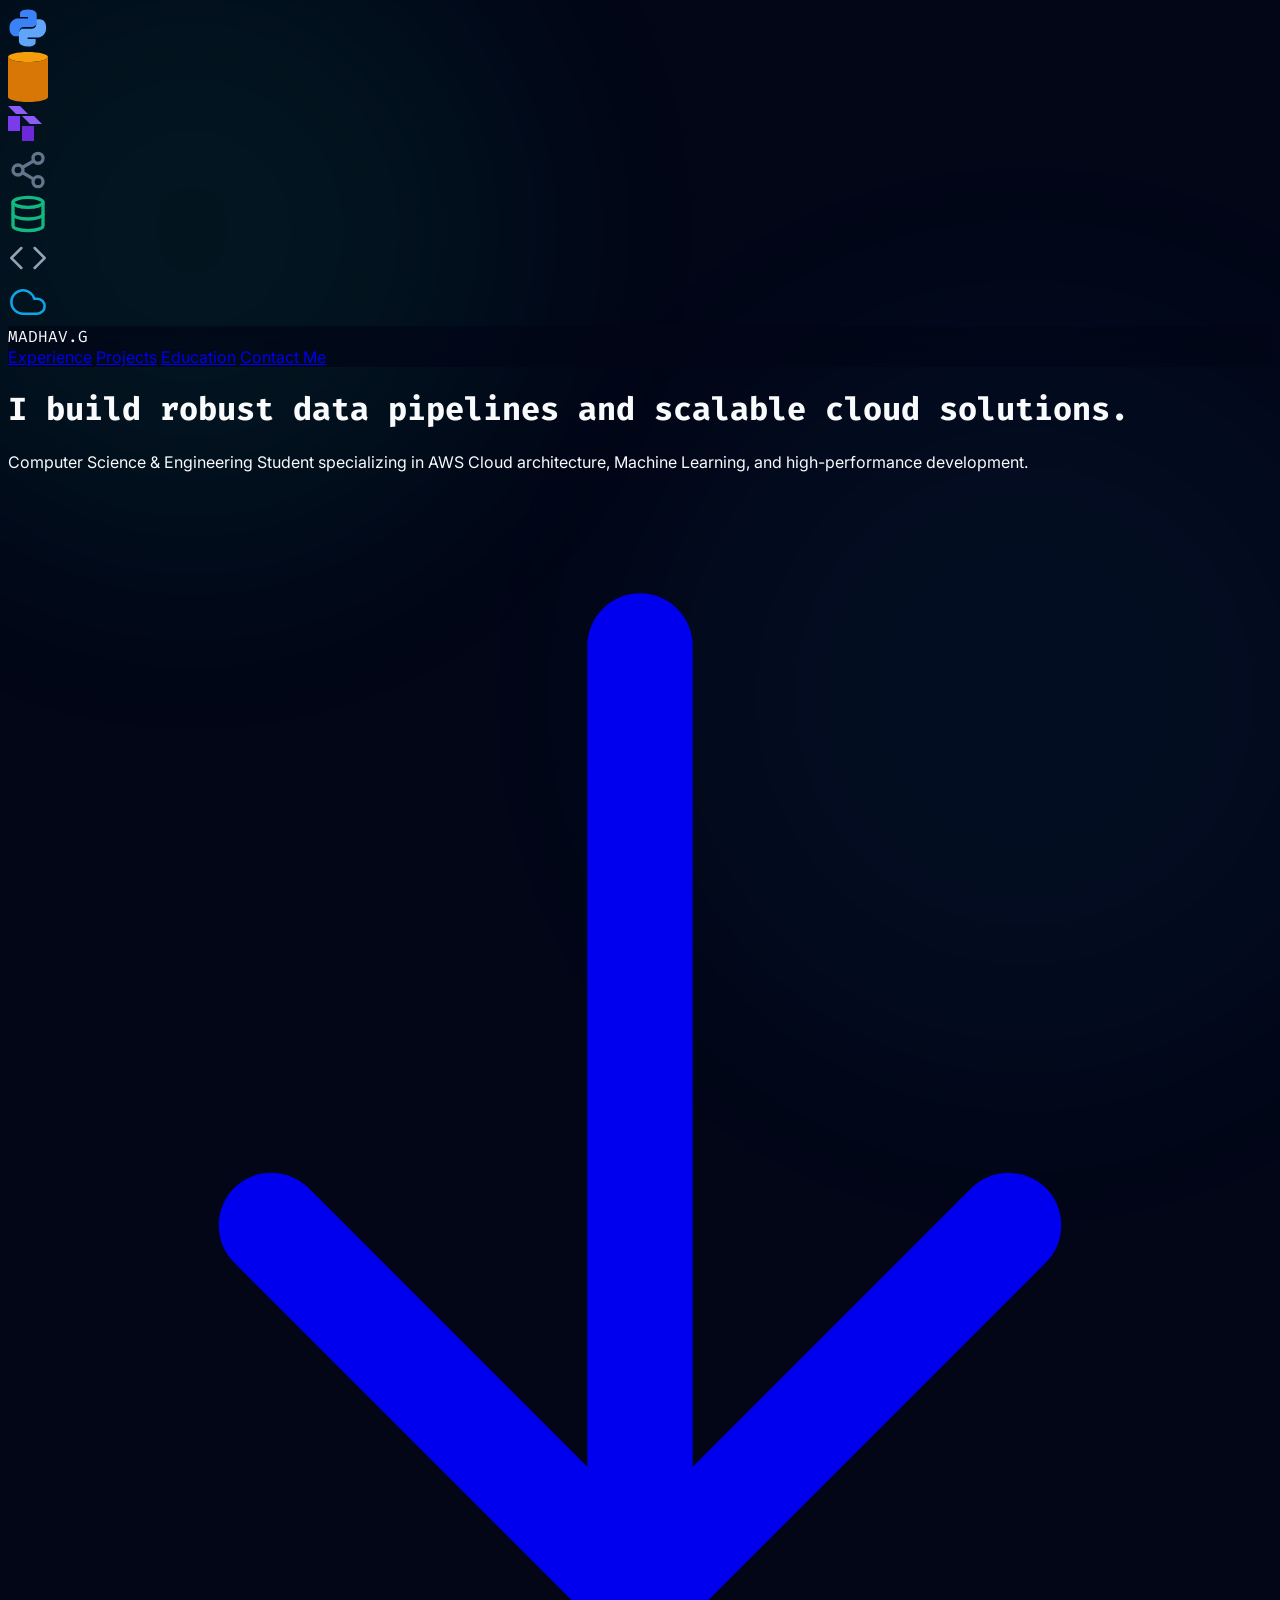
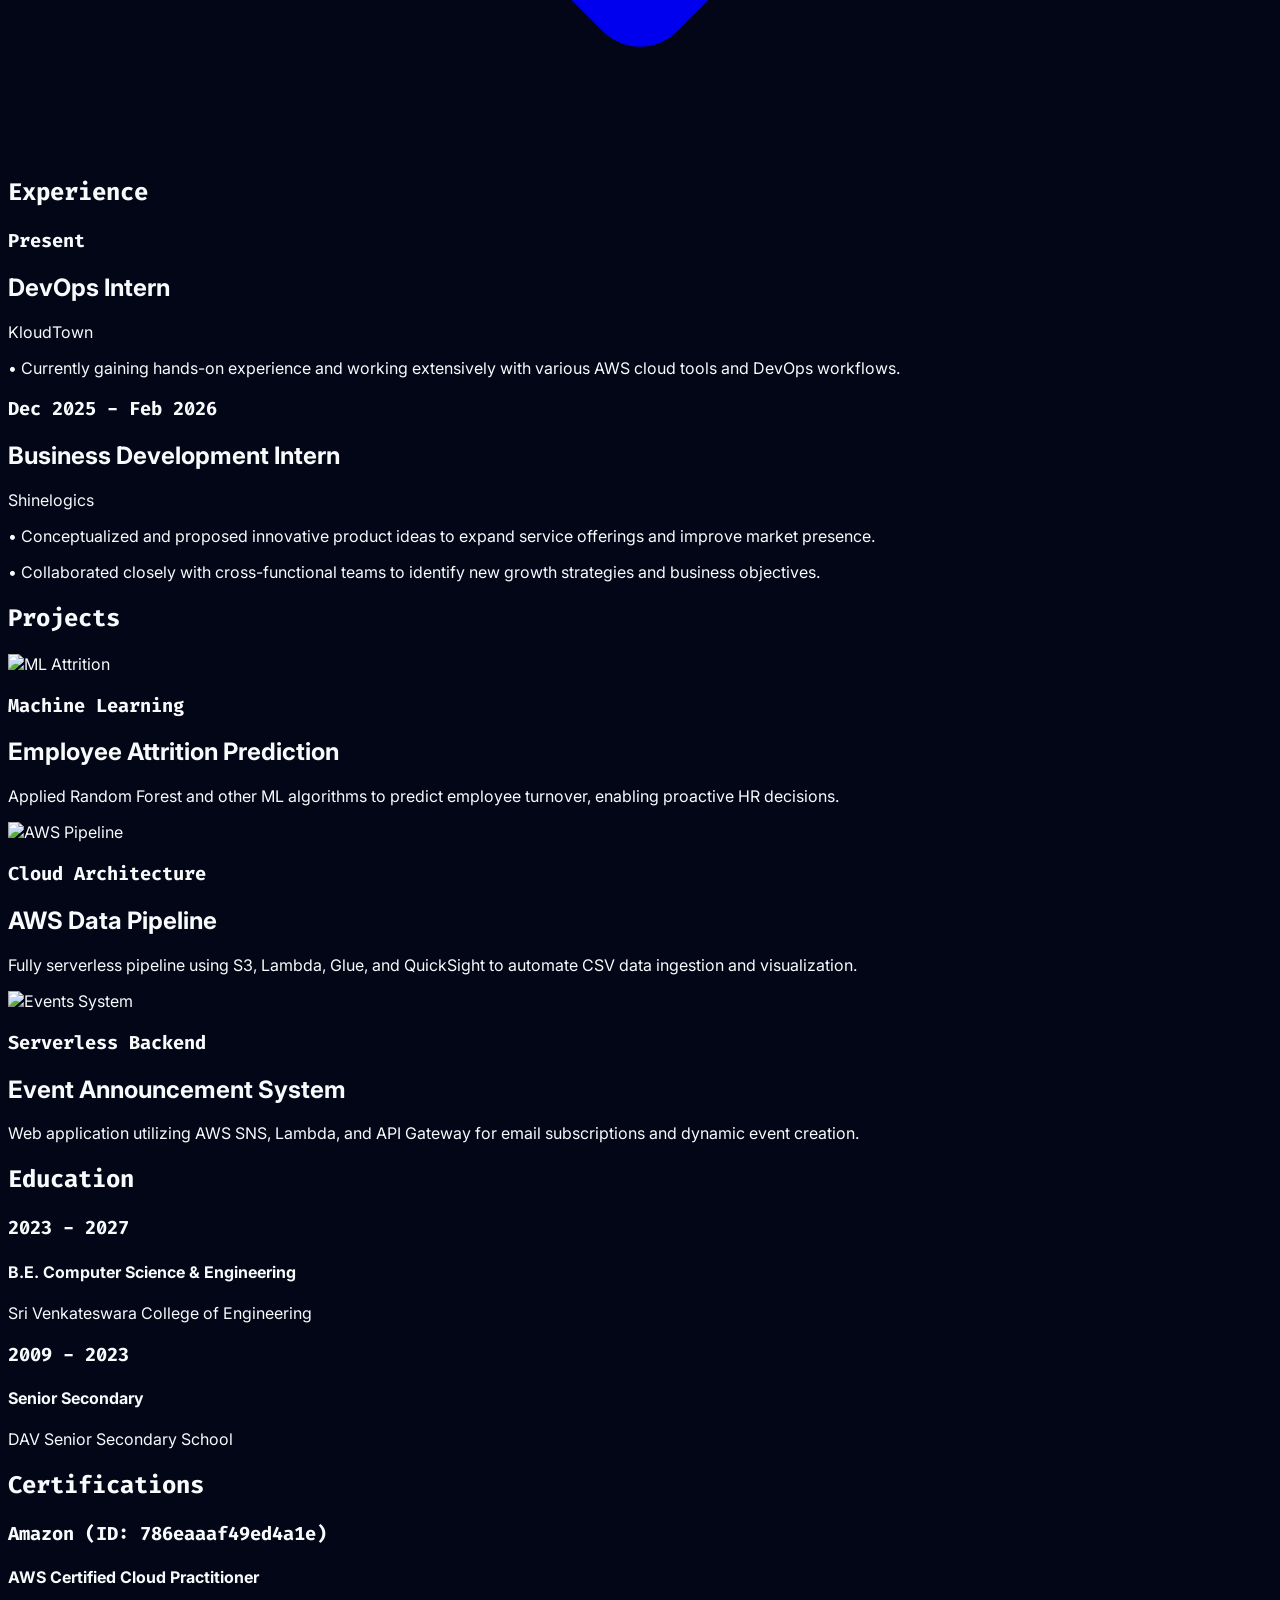
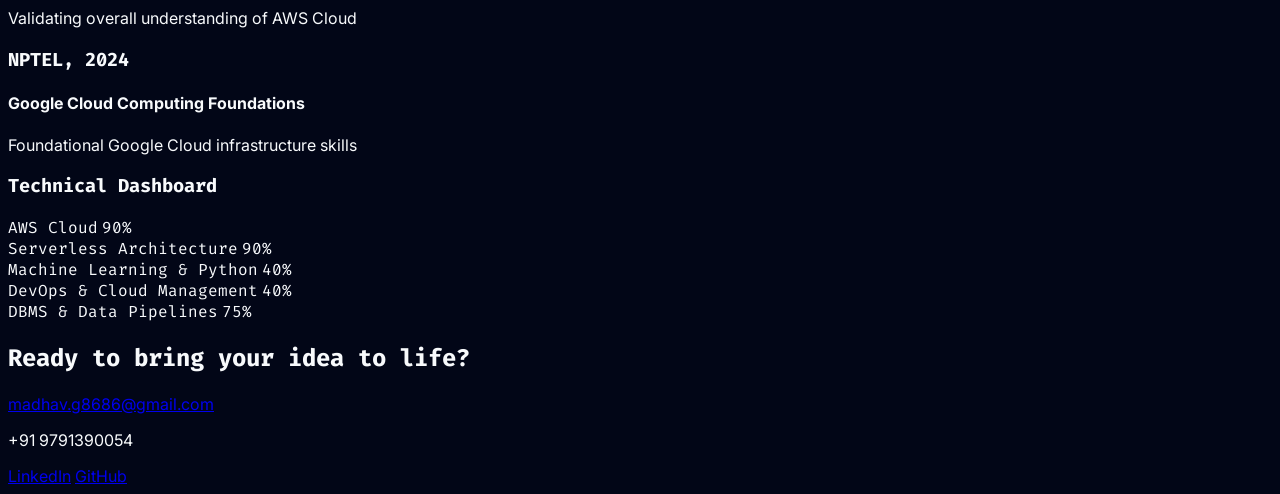
==== index.html @ 78a33340 "Add files via upload" ====
<!DOCTYPE html>
<html lang="en">
<head>
    <meta charset="UTF-8">
    <meta name="viewport" content="width=device-width, initial-scale=1.0">
    <title>Madhav G | Portfolio</title>
    <script src="https://cdn.tailwindcss.com"></script>
    <link href="https://fonts.googleapis.com/css2?family=Fira+Code:wght@400;600;700&family=Inter:wght@300;400;600&display=swap" rel="stylesheet">
    <style>
        body { font-family: 'Inter', sans-serif; background-color: #020617; overflow-x: hidden; color: #f8fafc; }
        .mono { font-family: 'Fira Code', monospace; }
        .glass { background: rgba(2, 6, 23, 0.7); backdrop-filter: blur(12px); -webkit-backdrop-filter: blur(12px); }
        html { scroll-behavior: smooth; }

        /* Professional Graphic Background Blobs */
        .bg-shape {
            position: fixed;
            border-radius: 50%;
            filter: blur(120px);
            opacity: 0.15;
            z-index: -1;
            animation: float 20s infinite ease-in-out alternate;
            pointer-events: none;
        }
        .shape-1 {
            top: -10%; left: -10%;
            width: 50vw; height: 50vw;
            background: rgba(16, 185, 129, 0.6); /* Emerald */
        }
        .shape-2 {
            bottom: -20%; right: -10%;
            width: 60vw; height: 60vw;
            background: rgba(56, 189, 248, 0.3); /* Sky Blue */
            animation-delay: -5s;
        }
        @keyframes float {
            0% { transform: translate(0, 0) scale(1); }
            100% { transform: translate(5%, 5%) scale(1.1); }
        }

        /* Scroll Reveal CSS */
        .reveal {
            opacity: 0;
            transform: translateY(30px);
            transition: all 0.8s cubic-bezier(0.25, 0.46, 0.45, 0.94);
        }
        .reveal.active {
            opacity: 1;
            transform: translateY(0);
        }
    </style>
</head>
<body class="bg-slate-950 text-slate-100">
    <!-- Graphic background elements -->
    <div class="bg-shape shape-1"></div>
    <div class="bg-shape shape-2"></div>

    <!-- Parallax Floating Elements -->
    <div id="parallax-container" class="fixed inset-0 pointer-events-none z-0 overflow-hidden">
        <!-- Python -->
        <div class="absolute top-[15%] left-[10%] opacity-40 hidden md:block">
            <div class="parallax-el" data-speed="4" data-rotate="3">
                <svg class="scale-[1.3]" width="40" height="40" viewBox="0 0 110 110" fill="none" xmlns="http://www.w3.org/2000/svg">
                    <path d="M54 4C35 4 33 13 33 13V25H55V29H25C25 29 4 31 4 55C4 78 21 78 21 78H31V66C31 66 31 52 44 52H68C68 52 79 51 79 38V18C79 18 80 4 54 4Z" fill="#3B82F6"/>
                    <path d="M55 106C74 106 76 96 76 96V85H54V81H84C84 81 105 79 105 54C105 31 88 31 88 31H78V43C78 43 78 57 65 57H40C40 57 30 58 30 71V91C30 91 29 106 55 106Z" fill="#60A5FA"/>
                </svg>
            </div>
        </div>

        <!-- S3 Bucket -->
        <div class="absolute top-[55%] right-[8%] opacity-40 hidden md:block">
            <div class="parallax-el" data-speed="-5" data-rotate="-4">
                <svg class="scale-150" width="40" height="50" viewBox="0 0 40 50" fill="none" xmlns="http://www.w3.org/2000/svg">
                    <path d="M20 10C31.0457 10 40 7.76142 40 5C40 2.23858 31.0457 0 20 0C8.9543 0 0 2.23858 0 5C0 7.76142 8.9543 10 20 10Z" fill="#F59E0B"/>
                    <path d="M0 5V45C0 47.7614 8.9543 50 20 50C31.0457 50 40 47.7614 40 45V5C40 7.76142 31.0457 10 20 10C8.9543 10 0 7.76142 0 5Z" fill="#D97706"/>
                </svg>
            </div>
        </div>

        <!-- Terraform -->
        <div class="absolute top-[75%] left-[12%] opacity-40 hidden md:block">
            <div class="parallax-el" data-speed="6" data-rotate="5">
                <svg class="scale-125" width="40" height="40" viewBox="0 0 40 40" fill="none" xmlns="http://www.w3.org/2000/svg">
                    <path d="M0 0H12L20 8H8L0 0Z" fill="#8B5CF6"/>
                    <path d="M0 10H12V25H0V10Z" fill="#7C3AED"/>
                    <path d="M14 10H26L34 18H22L14 10Z" fill="#8B5CF6"/>
                    <path d="M14 20H26V35H14V20Z" fill="#6D28D9"/>
                </svg>
            </div>
        </div>

        <!-- Machine Learning Node -->
        <div class="absolute top-[25%] right-[15%] opacity-40 hidden md:block">
            <div class="parallax-el" data-speed="-3" data-rotate="2">
                <svg class="scale-[1.8]" width="40" height="40" viewBox="0 0 24 24" fill="none" stroke="#64748b" stroke-width="2" stroke-linecap="round" stroke-linejoin="round">
                    <circle cx="18" cy="5" r="3"></circle>
                    <circle cx="6" cy="12" r="3"></circle>
                    <circle cx="18" cy="19" r="3"></circle>
                    <line x1="8.59" y1="13.51" x2="15.42" y2="17.49"></line>
                    <line x1="15.41" y1="6.51" x2="8.59" y2="10.49"></line>
                </svg>
            </div>
        </div>

        <!-- Database Cylinder -->
        <div class="absolute top-[85%] right-[25%] opacity-40 hidden md:block">
            <div class="parallax-el" data-speed="-4" data-rotate="-3">
                <svg class="scale-[1.2]" width="40" height="40" viewBox="0 0 24 24" fill="none" stroke="#10b981" stroke-width="2" stroke-linecap="round" stroke-linejoin="round">
                    <ellipse cx="12" cy="5" rx="9" ry="3"></ellipse>
                    <path d="M21 12c0 1.66-4 3-9 3s-9-1.34-9-3"></path>
                    <path d="M3 5v14c0 1.66 4 3 9 3s9-1.34 9-3V5"></path>
                </svg>
            </div>
        </div>

        <!-- Code Brackets -->
        <div class="absolute top-[45%] left-[25%] opacity-30 hidden md:block">
            <div class="parallax-el" data-speed="2" data-rotate="-5">
                <svg class="scale-[2]" width="40" height="40" viewBox="0 0 24 24" fill="none" stroke="#94a3b8" stroke-width="1.5" stroke-linecap="round" stroke-linejoin="round">
                    <polyline points="16 18 22 12 16 6"></polyline>
                    <polyline points="8 6 2 12 8 18"></polyline>
                </svg>
            </div>
        </div>

        <!-- Cloud Icon -->
        <div class="absolute top-[40%] right-[35%] opacity-30 hidden md:block">
            <div class="parallax-el" data-speed="-2.5" data-rotate="1.5">
                <svg class="scale-[1.5]" width="40" height="40" viewBox="0 0 24 24" fill="none" stroke="#0ea5e9" stroke-width="1.5" stroke-linecap="round" stroke-linejoin="round">
                    <path d="M17.5 19H9a7 7 0 1 1 6.71-9h1.79a4.5 4.5 0 1 1 0 9Z"></path>
                </svg>
            </div>
        </div>
    </div>

    <nav class="fixed w-full z-50 glass border-b border-slate-800">
        <div class="max-w-6xl mx-auto px-6 py-4 flex justify-between items-center">
            <span class="mono text-xl font-bold tracking-tighter text-emerald-400">MADHAV<span class="text-slate-100">.G</span></span>
            <div class="flex space-x-4 md:space-x-8 text-sm font-medium uppercase tracking-widest items-center">
                <a href="#experience" class="hidden md:block hover:text-emerald-400 transition">Experience</a>
                <a href="#projects" class="hidden md:block hover:text-emerald-400 transition">Projects</a>
                <a href="#education" class="hidden md:block hover:text-emerald-400 transition">Education</a>
                <a href="#contact" class="px-3 py-2 md:px-4 border border-emerald-500 text-emerald-400 hover:bg-emerald-500 hover:text-slate-950 transition text-xs md:text-sm whitespace-nowrap">Contact Me</a>
            </div>
        </div>
    </nav>

    <header class="pt-40 pb-20 px-6 reveal">
        <div class="max-w-4xl mx-auto text-center">
            <h1 class="mono text-5xl md:text-7xl leading-tight mb-6">
                I build robust data pipelines and <span class="text-emerald-400">scalable</span> cloud solutions.
            </h1>
            <p class="text-lg md:text-xl text-slate-400 max-w-2xl mx-auto mb-10 leading-relaxed">
                Computer Science & Engineering Student specializing in AWS Cloud architecture, Machine Learning, and high-performance development.
            </p>
            <a href="#experience" class="inline-block animate-bounce text-slate-500 hover:text-emerald-400 transition">
                <svg xmlns="http://www.w3.org/2000/svg" class="h-8 w-8 mx-auto" fill="none" viewBox="0 0 24 24" stroke="currentColor">
                    <path stroke-linecap="round" stroke-linejoin="round" stroke-width="2" d="M19 14l-7 7m0 0l-7-7m7 7V3" />
                </svg>
            </a>
        </div>
    </header>

    <main class="max-w-6xl mx-auto px-6 pb-20 space-y-24">
        
        <!-- Experience -->
        <section id="experience">
            <h2 class="mono text-4xl mb-8 border-b border-slate-800 pb-4 reveal">Experience</h2>
            
            <div class="flex flex-col md:flex-row gap-6 mb-12 reveal">
                <div class="md:w-1/3">
                    <h3 class="mono text-xs font-bold tracking-widest text-emerald-400 uppercase mb-2">Present</h3>
                    <h2 class="text-2xl font-semibold mb-2">DevOps Intern</h2>
                    <p class="text-slate-400 font-medium tracking-wide">KloudTown</p>
                </div>
                <div class="md:w-2/3 text-slate-300 space-y-4">
                    <p>• Currently gaining hands-on experience and working extensively with various AWS cloud tools and DevOps workflows.</p>
                </div>
            </div>

            <div class="flex flex-col md:flex-row gap-6 reveal">
                <div class="md:w-1/3">
                    <h3 class="mono text-xs font-bold tracking-widest text-emerald-400 uppercase mb-2">Dec 2025 - Feb 2026</h3>
                    <h2 class="text-2xl font-semibold mb-2">Business Development Intern</h2>
                    <p class="text-slate-400 font-medium tracking-wide">Shinelogics</p>
                </div>
                <div class="md:w-2/3 text-slate-300 space-y-4">
                    <p>• Conceptualized and proposed innovative product ideas to expand service offerings and improve market presence.</p>
                    <p>• Collaborated closely with cross-functional teams to identify new growth strategies and business objectives.</p>
                </div>
            </div>
        </section>

        <!-- Projects -->
        <section id="projects">
            <h2 class="mono text-4xl mb-8 border-b border-slate-800 pb-4 reveal">Projects</h2>
            <div class="grid grid-cols-1 md:grid-cols-2 gap-12">
                
                <div class="group cursor-pointer reveal">
                    <div class="overflow-hidden bg-slate-800 border border-slate-800 rounded-lg aspect-video mb-4">
                        <img src="https://images.unsplash.com/photo-1551288049-bebda4e38f71?auto=format&fit=crop&q=80&w=1000" alt="ML Attrition" class="w-full h-full object-cover group-hover:scale-105 group-hover:opacity-80 transition duration-500">
                    </div>
                    <h3 class="mono text-xs font-bold tracking-widest text-emerald-400 uppercase mb-2">Machine Learning</h3>
                    <h2 class="text-2xl font-semibold mb-2">Employee Attrition Prediction</h2>
                    <p class="text-slate-400">Applied Random Forest and other ML algorithms to predict employee turnover, enabling proactive HR decisions.</p>
                </div>

                <div class="group cursor-pointer md:mt-12 reveal">
                    <div class="overflow-hidden bg-slate-800 border border-slate-800 rounded-lg aspect-video mb-4">
                        <img src="https://images.unsplash.com/photo-1558494949-ef010cbdcc31?auto=format&fit=crop&q=80&w=1000" alt="AWS Pipeline" class="w-full h-full object-cover group-hover:scale-105 group-hover:opacity-80 transition duration-500">
                    </div>
                    <h3 class="mono text-xs font-bold tracking-widest text-emerald-400 uppercase mb-2">Cloud Architecture</h3>
                    <h2 class="text-2xl font-semibold mb-2">AWS Data Pipeline</h2>
                    <p class="text-slate-400">Fully serverless pipeline using S3, Lambda, Glue, and QuickSight to automate CSV data ingestion and visualization.</p>
                </div>

                <div class="group cursor-pointer reveal">
                    <div class="overflow-hidden bg-slate-800 border border-slate-800 rounded-lg aspect-video mb-4">
                        <img src="https://images.unsplash.com/photo-1540575467063-178a50c2df87?auto=format&fit=crop&q=80&w=1000" alt="Events System" class="w-full h-full object-cover group-hover:scale-105 group-hover:opacity-80 transition duration-500">
                    </div>
                    <h3 class="mono text-xs font-bold tracking-widest text-emerald-400 uppercase mb-2">Serverless Backend</h3>
                    <h2 class="text-2xl font-semibold mb-2">Event Announcement System</h2>
                    <p class="text-slate-400">Web application utilizing AWS SNS, Lambda, and API Gateway for email subscriptions and dynamic event creation.</p>
                </div>

            </div>
        </section>

        <!-- Education & Skills -->
        <section id="education" class="grid grid-cols-1 md:grid-cols-2 gap-12">
            <div class="reveal">
                <h2 class="mono text-4xl mb-8 border-b border-slate-800 pb-4">Education</h2>
                <div class="space-y-6">
                    <div>
                        <h3 class="mono text-xs font-bold tracking-widest text-emerald-400 uppercase mb-1">2023 - 2027</h3>
                        <h4 class="text-xl font-semibold text-slate-200">B.E. Computer Science & Engineering</h4>
                        <p class="text-slate-400 mt-1">Sri Venkateswara College of Engineering</p>
                    </div>
                    <div>
                        <h3 class="mono text-xs font-bold tracking-widest text-emerald-400 uppercase mb-1">2009 - 2023</h3>
                        <h4 class="text-xl font-semibold text-slate-200">Senior Secondary</h4>
                        <p class="text-slate-400 mt-1">DAV Senior Secondary School</p>
                    </div>
                </div>
            </div>

            <div class="reveal">
                <h2 class="mono text-4xl mb-8 border-b border-slate-800 pb-4">Certifications</h2>
                <div class="space-y-6">
                    <div>
                        <h3 class="mono text-xs font-bold tracking-widest text-emerald-400 uppercase mb-1">Amazon (ID: 786eaaaf49ed4a1e)</h3>
                        <h4 class="text-xl font-semibold text-slate-200">AWS Certified Cloud Practitioner</h4>
                        <p class="text-slate-400 mt-1">Validating overall understanding of AWS Cloud</p>
                    </div>
                    <div>
                        <h3 class="mono text-xs font-bold tracking-widest text-emerald-400 uppercase mb-1">NPTEL, 2024</h3>
                        <h4 class="text-xl font-semibold text-slate-200">Google Cloud Computing Foundations</h4>
                        <p class="text-slate-400 mt-1">Foundational Google Cloud infrastructure skills</p>
                    </div>
                </div>
                
                <h3 class="mono text-sm font-bold tracking-widest text-slate-500 uppercase mt-12 mb-6">Technical Dashboard</h3>
                <div class="space-y-6 flex-grow">
                    <!-- AWS Cloud -->
                    <div>
                        <div class="flex justify-between mb-2">
                            <span class="mono text-sm font-semibold text-slate-300">AWS Cloud</span>
                            <span class="mono text-sm font-medium text-emerald-400">90%</span>
                        </div>
                        <div class="w-full bg-slate-800 rounded-full h-2 overflow-hidden">
                            <div class="bg-emerald-500 h-2 rounded-full" style="width: 90%"></div>
                        </div>
                    </div>
                    <!-- Serverless Architecture -->
                    <div>
                        <div class="flex justify-between mb-2">
                            <span class="mono text-sm font-semibold text-slate-300">Serverless Architecture</span>
                            <span class="mono text-sm font-medium text-emerald-400">90%</span>
                        </div>
                        <div class="w-full bg-slate-800 rounded-full h-2 overflow-hidden">
                            <div class="bg-emerald-400 h-2 rounded-full" style="width: 90%"></div>
                        </div>
                    </div>
                    <!-- Machine Learning & Python -->
                    <div>
                        <div class="flex justify-between mb-2">
                            <span class="mono text-sm font-semibold text-slate-300">Machine Learning & Python</span>
                            <span class="mono text-sm font-medium text-emerald-400">40%</span>
                        </div>
                        <div class="w-full bg-slate-800 rounded-full h-2 overflow-hidden">
                            <div class="bg-emerald-500 h-2 rounded-full" style="width: 40%"></div>
                        </div>
                    </div>
                    <!-- DevOps & Cloud Management -->
                    <div>
                        <div class="flex justify-between mb-2">
                            <span class="mono text-sm font-semibold text-slate-300">DevOps & Cloud Management</span>
                            <span class="mono text-sm font-medium text-emerald-400">40%</span>
                        </div>
                        <div class="w-full bg-slate-800 rounded-full h-2 overflow-hidden">
                            <div class="bg-emerald-400 h-2 rounded-full" style="width: 40%"></div>
                        </div>
                    </div>
                    <!-- DBMS & Data Pipelines -->
                    <div>
                        <div class="flex justify-between mb-2">
                            <span class="mono text-sm font-semibold text-slate-300">DBMS & Data Pipelines</span>
                            <span class="mono text-sm font-medium text-emerald-400">75%</span>
                        </div>
                        <div class="w-full bg-slate-800 rounded-full h-2 overflow-hidden">
                            <div class="bg-emerald-500 h-2 rounded-full" style="width: 75%"></div>
                        </div>
                    </div>
                </div>
            </div>
        </section>

    </main>

    <footer id="contact" class="bg-slate-950 text-slate-300 py-24 px-6 mt-10 border-t border-slate-800 reveal">
        <div class="max-w-4xl mx-auto text-center">
            <h2 class="mono text-4xl md:text-5xl mb-8 text-slate-100">Ready to bring your idea to life?</h2>
            <a href="mailto:madhav.g8686@gmail.com" class="text-xl md:text-2xl border-b-2 border-emerald-500 pb-2 hover:text-emerald-400 text-slate-200 transition">
                madhav.g8686@gmail.com
            </a>
            <p class="mt-8 text-slate-500 font-mono tracking-widest">+91 9791390054</p>
            <div class="mt-16 flex justify-center space-x-6 text-sm text-slate-500 uppercase tracking-widest font-mono">
                <a href="#" class="hover:text-emerald-400 transition">LinkedIn</a>
                <a href="#" class="hover:text-emerald-400 transition">GitHub</a>
            </div>
        </div>
    </footer>

    <script src="script.js"></script>
</body>
</html>
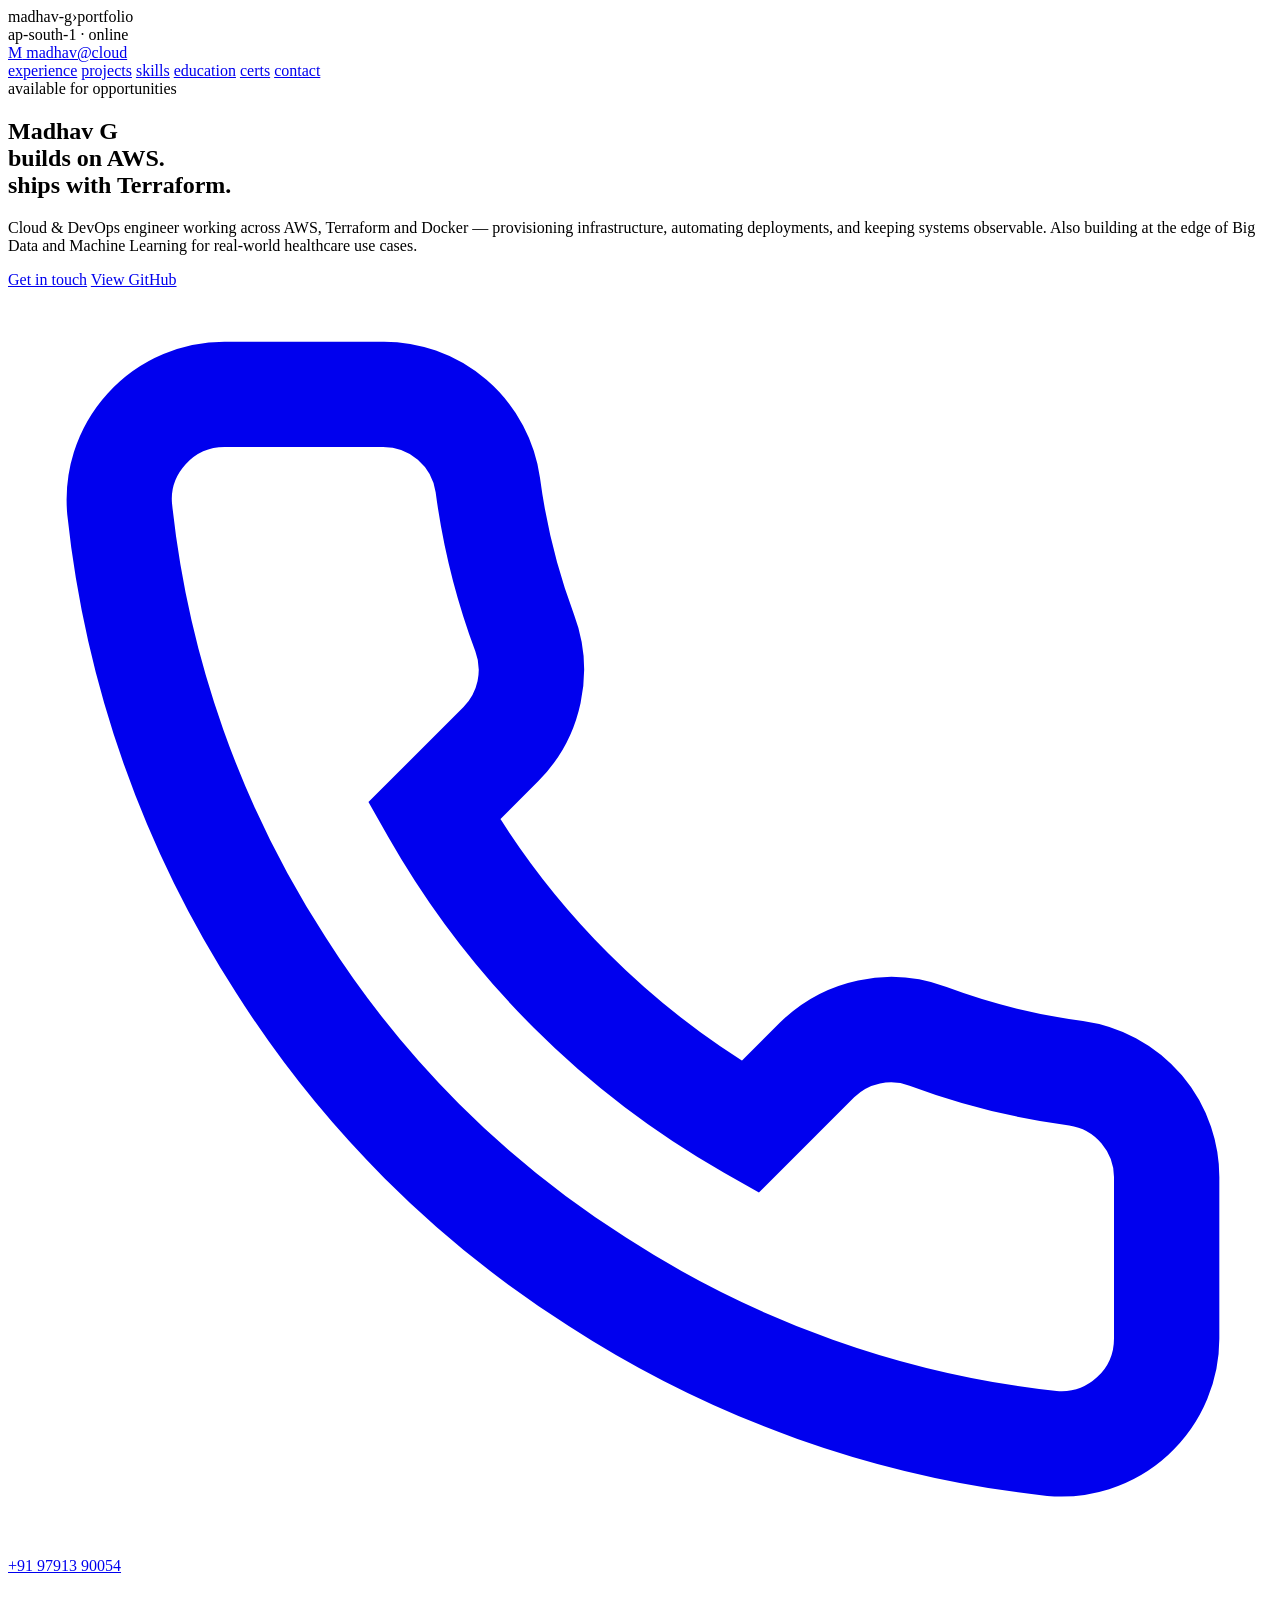
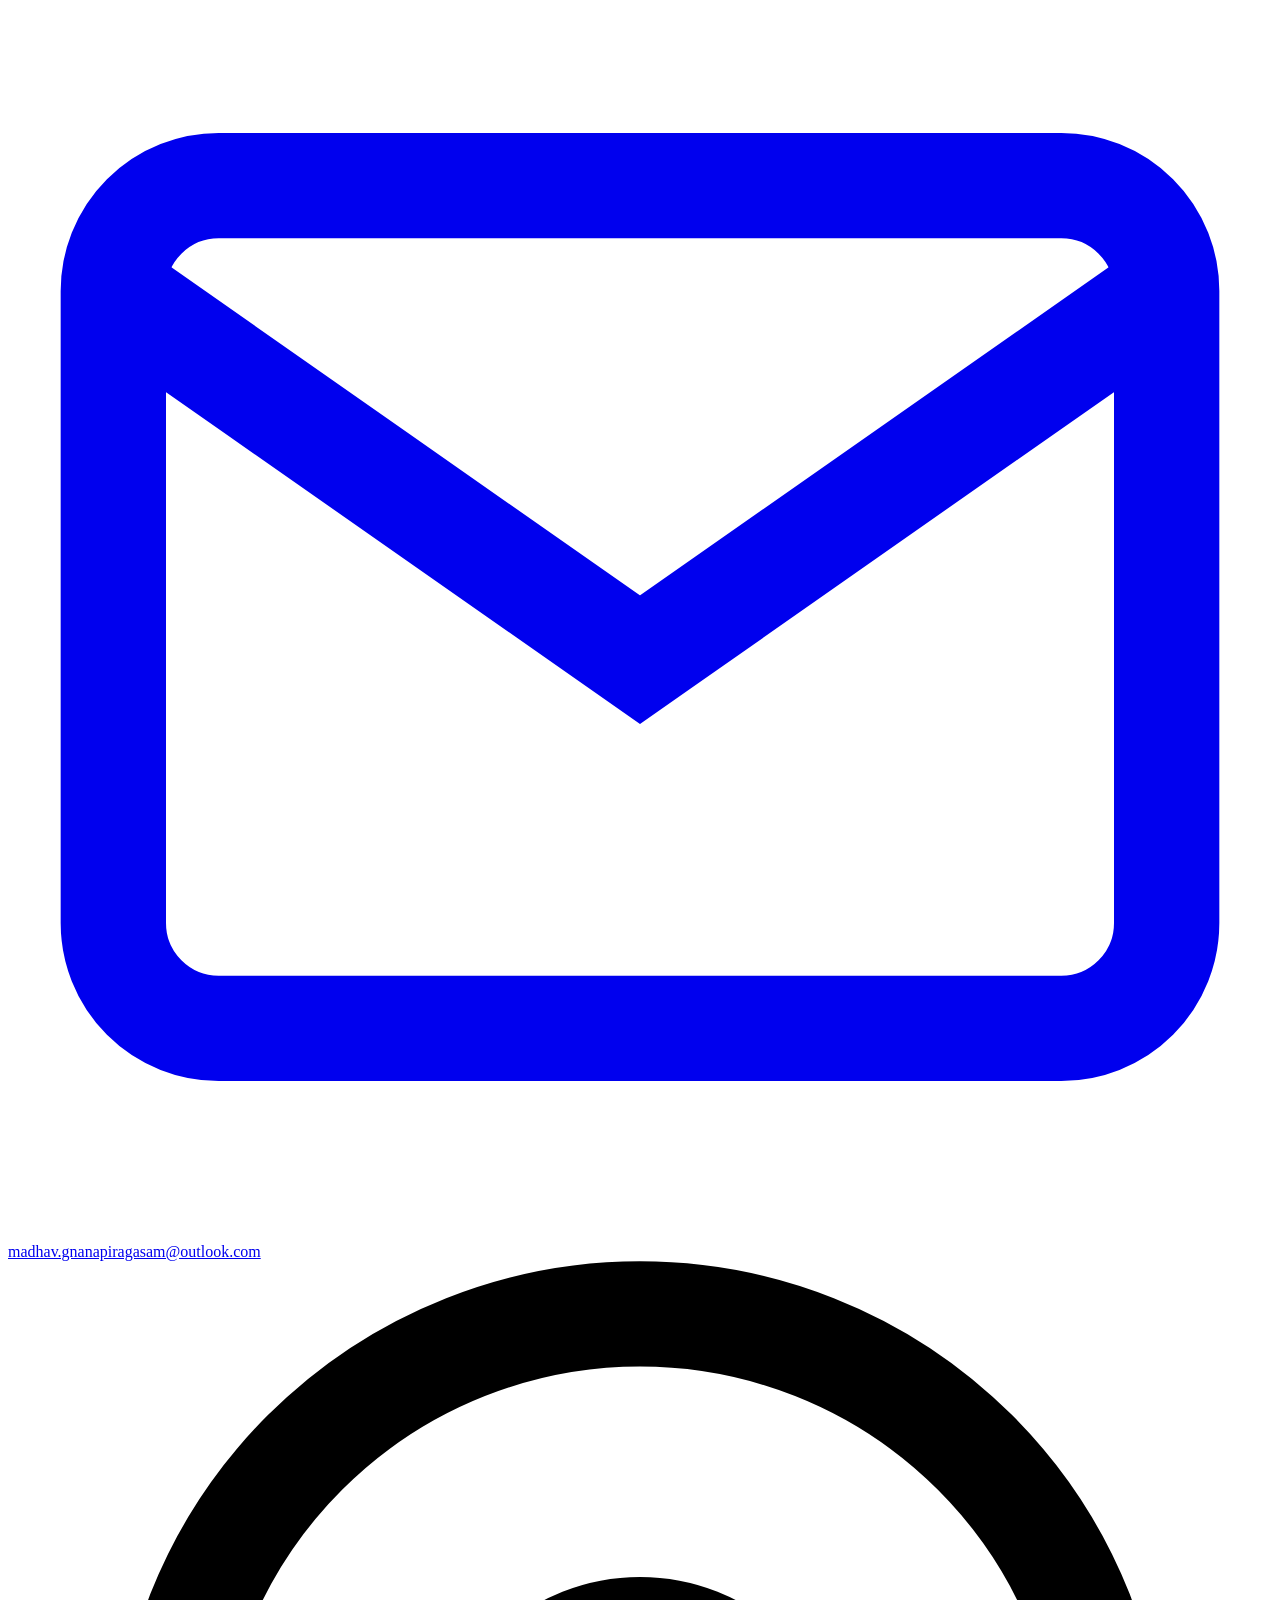
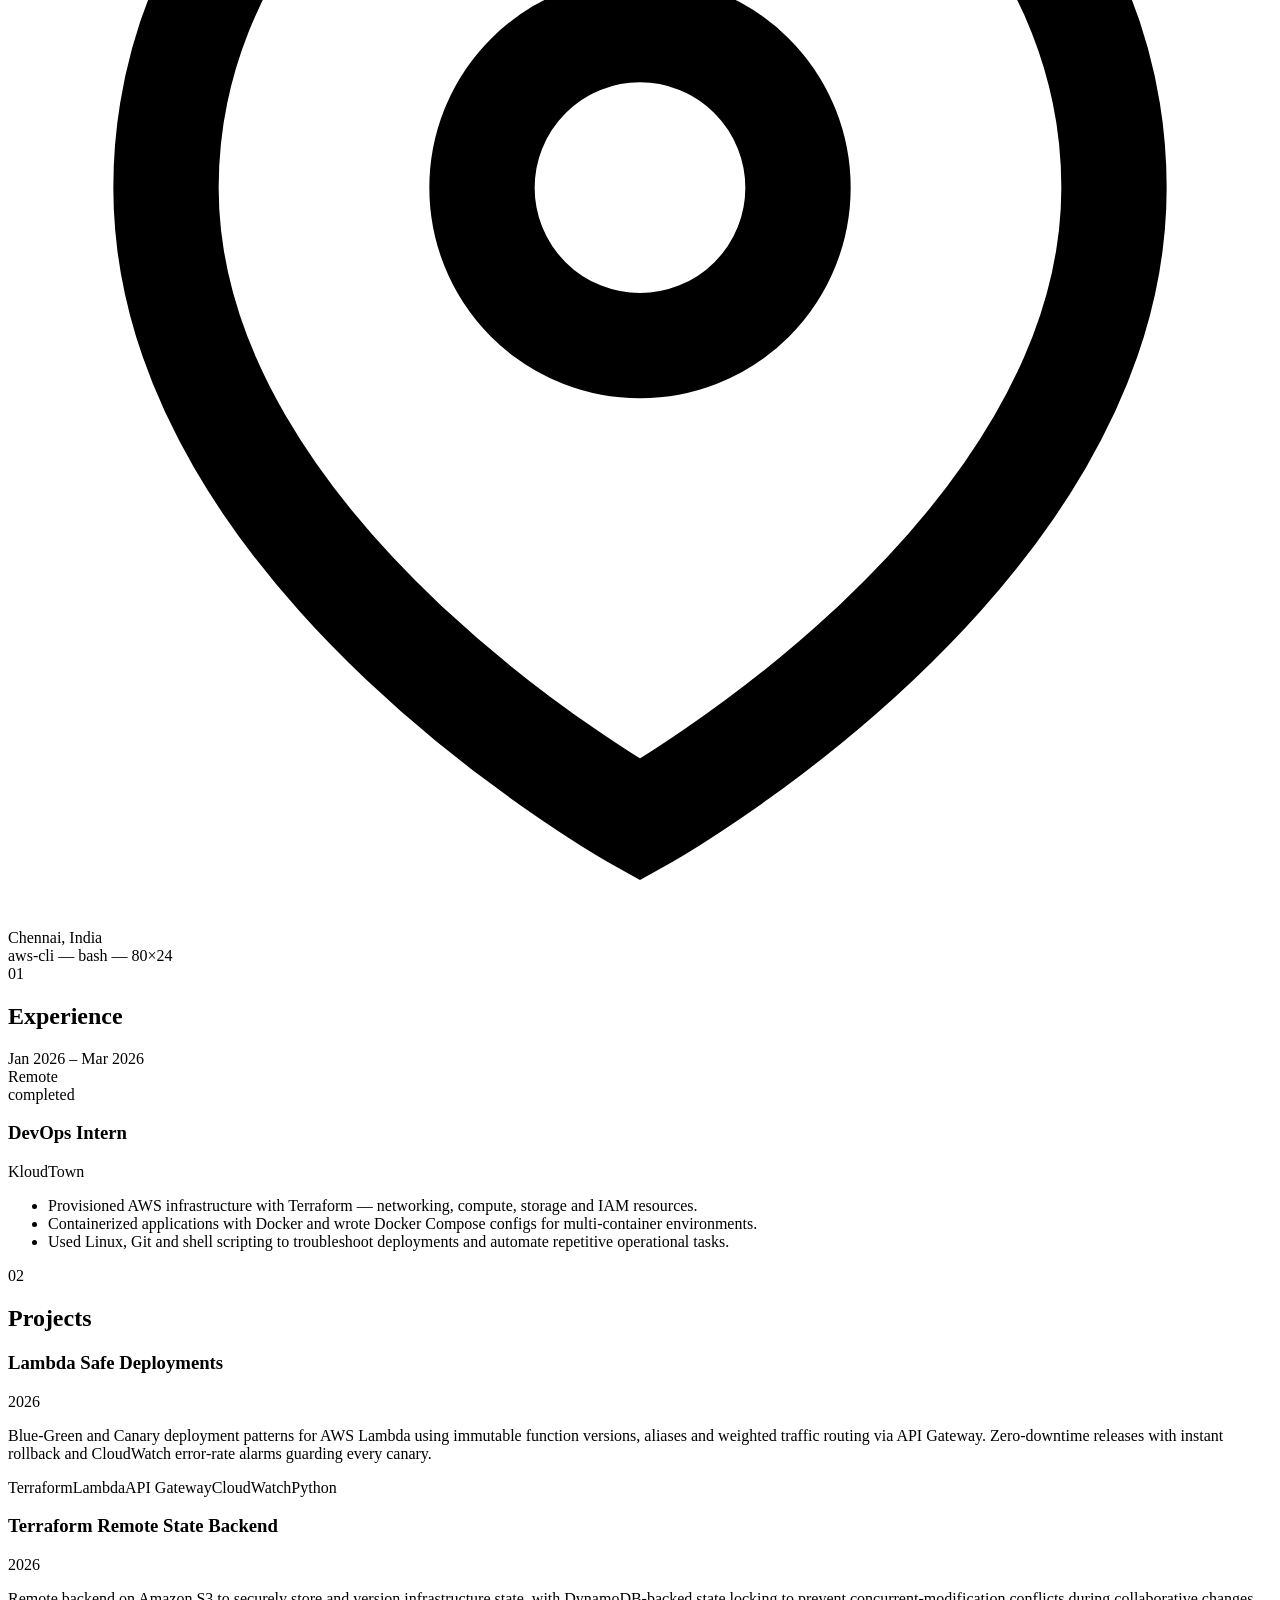
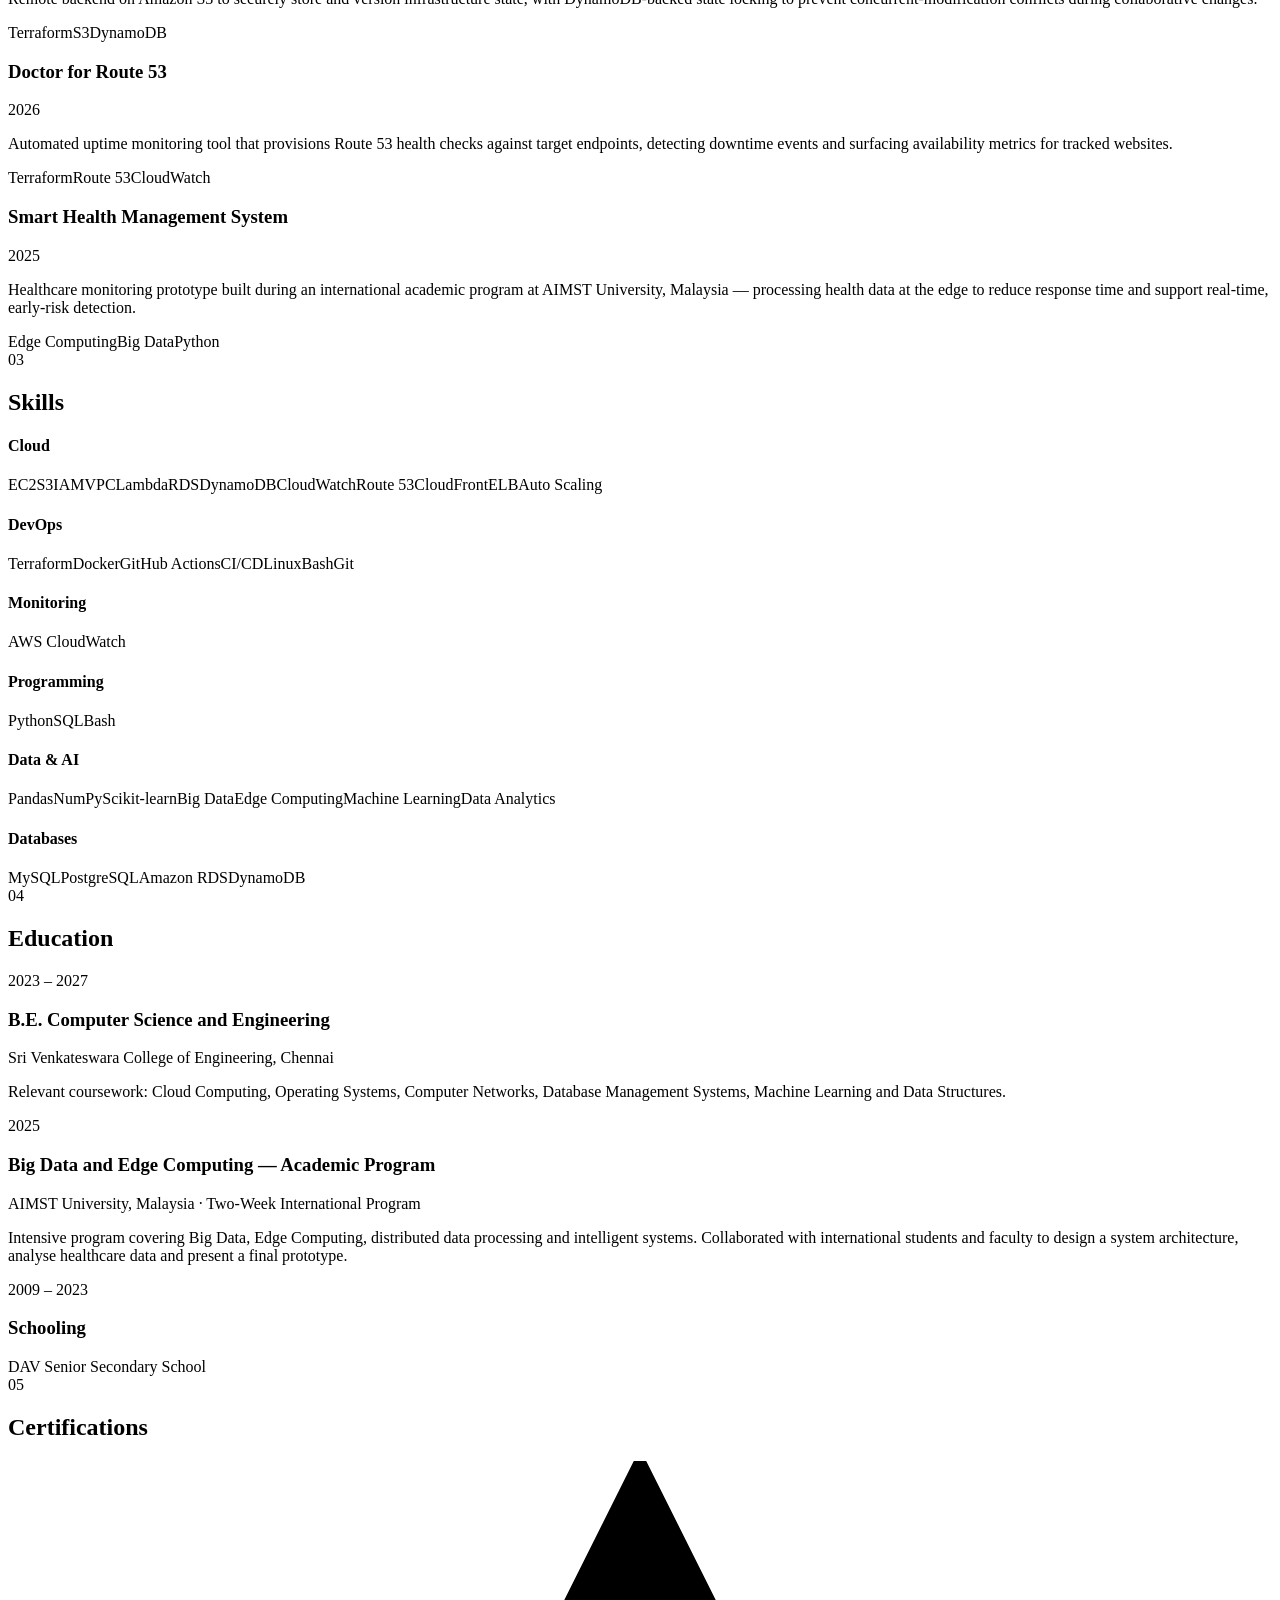
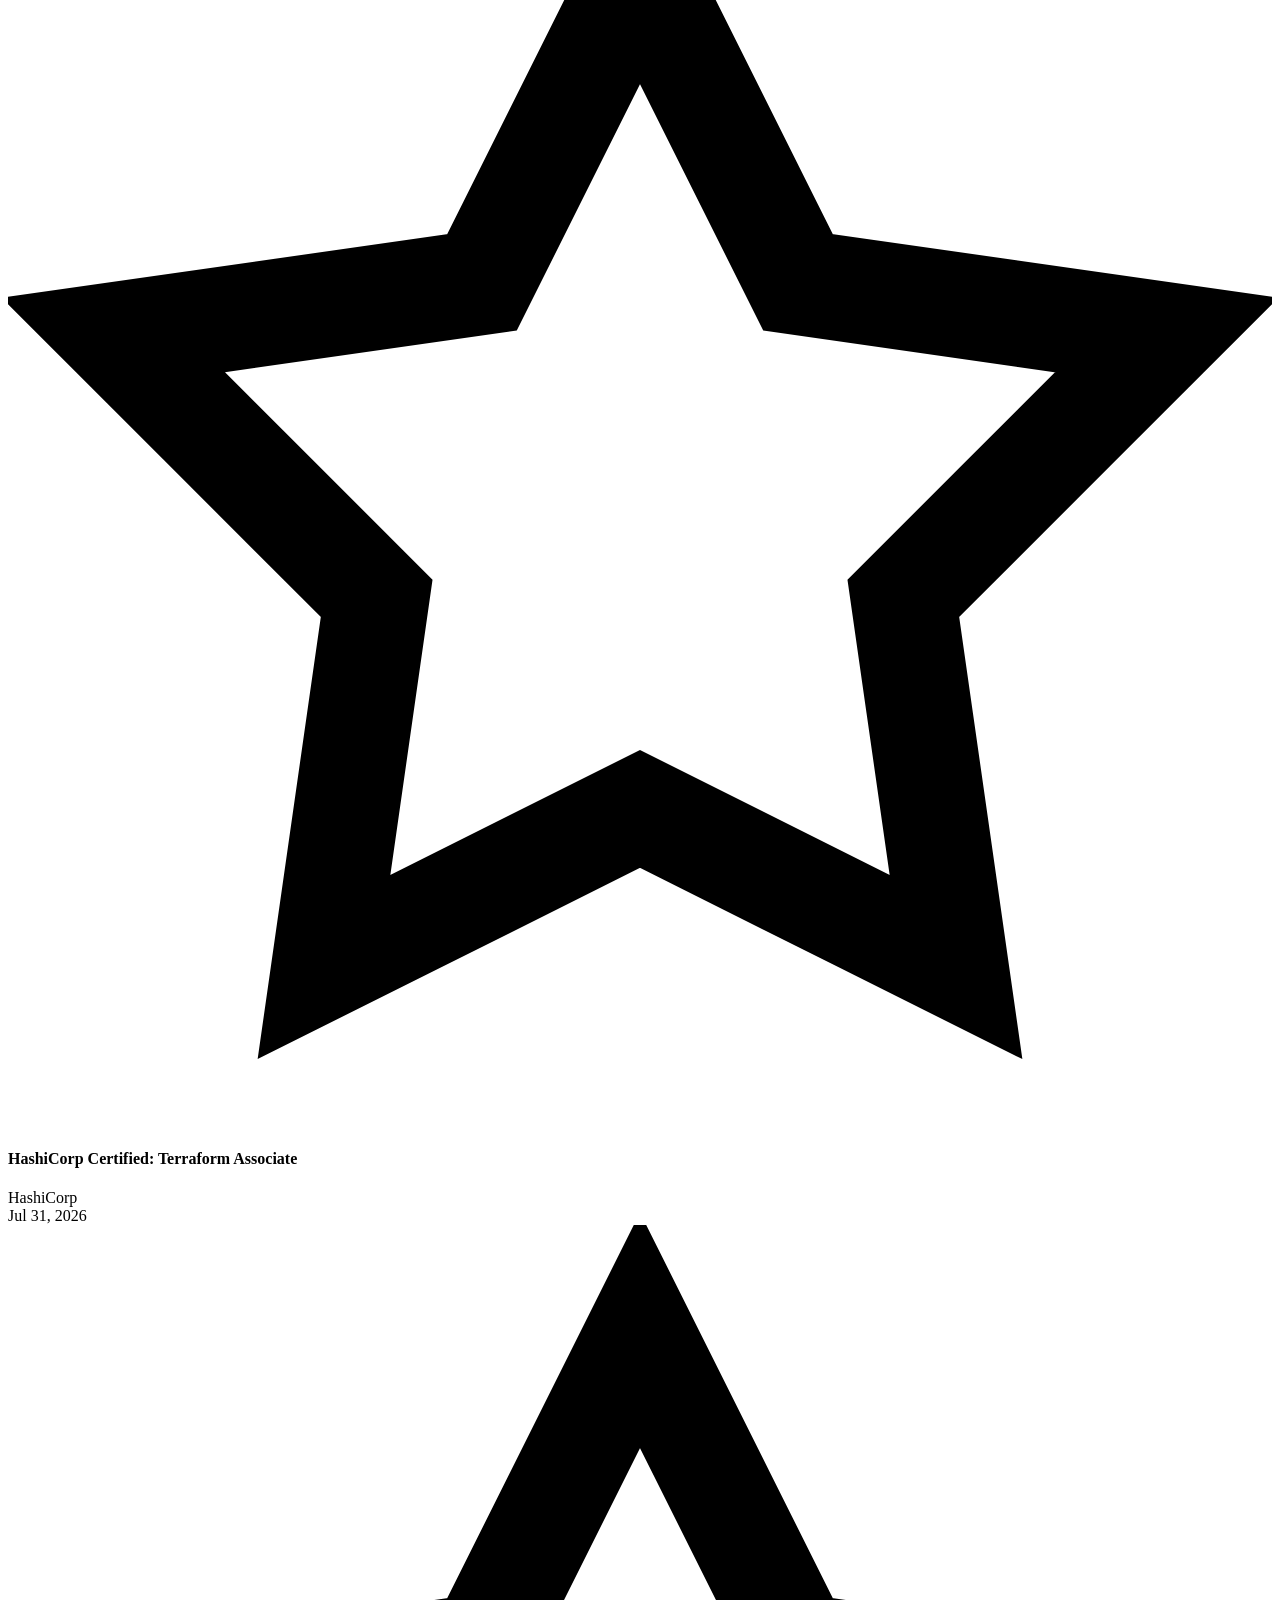
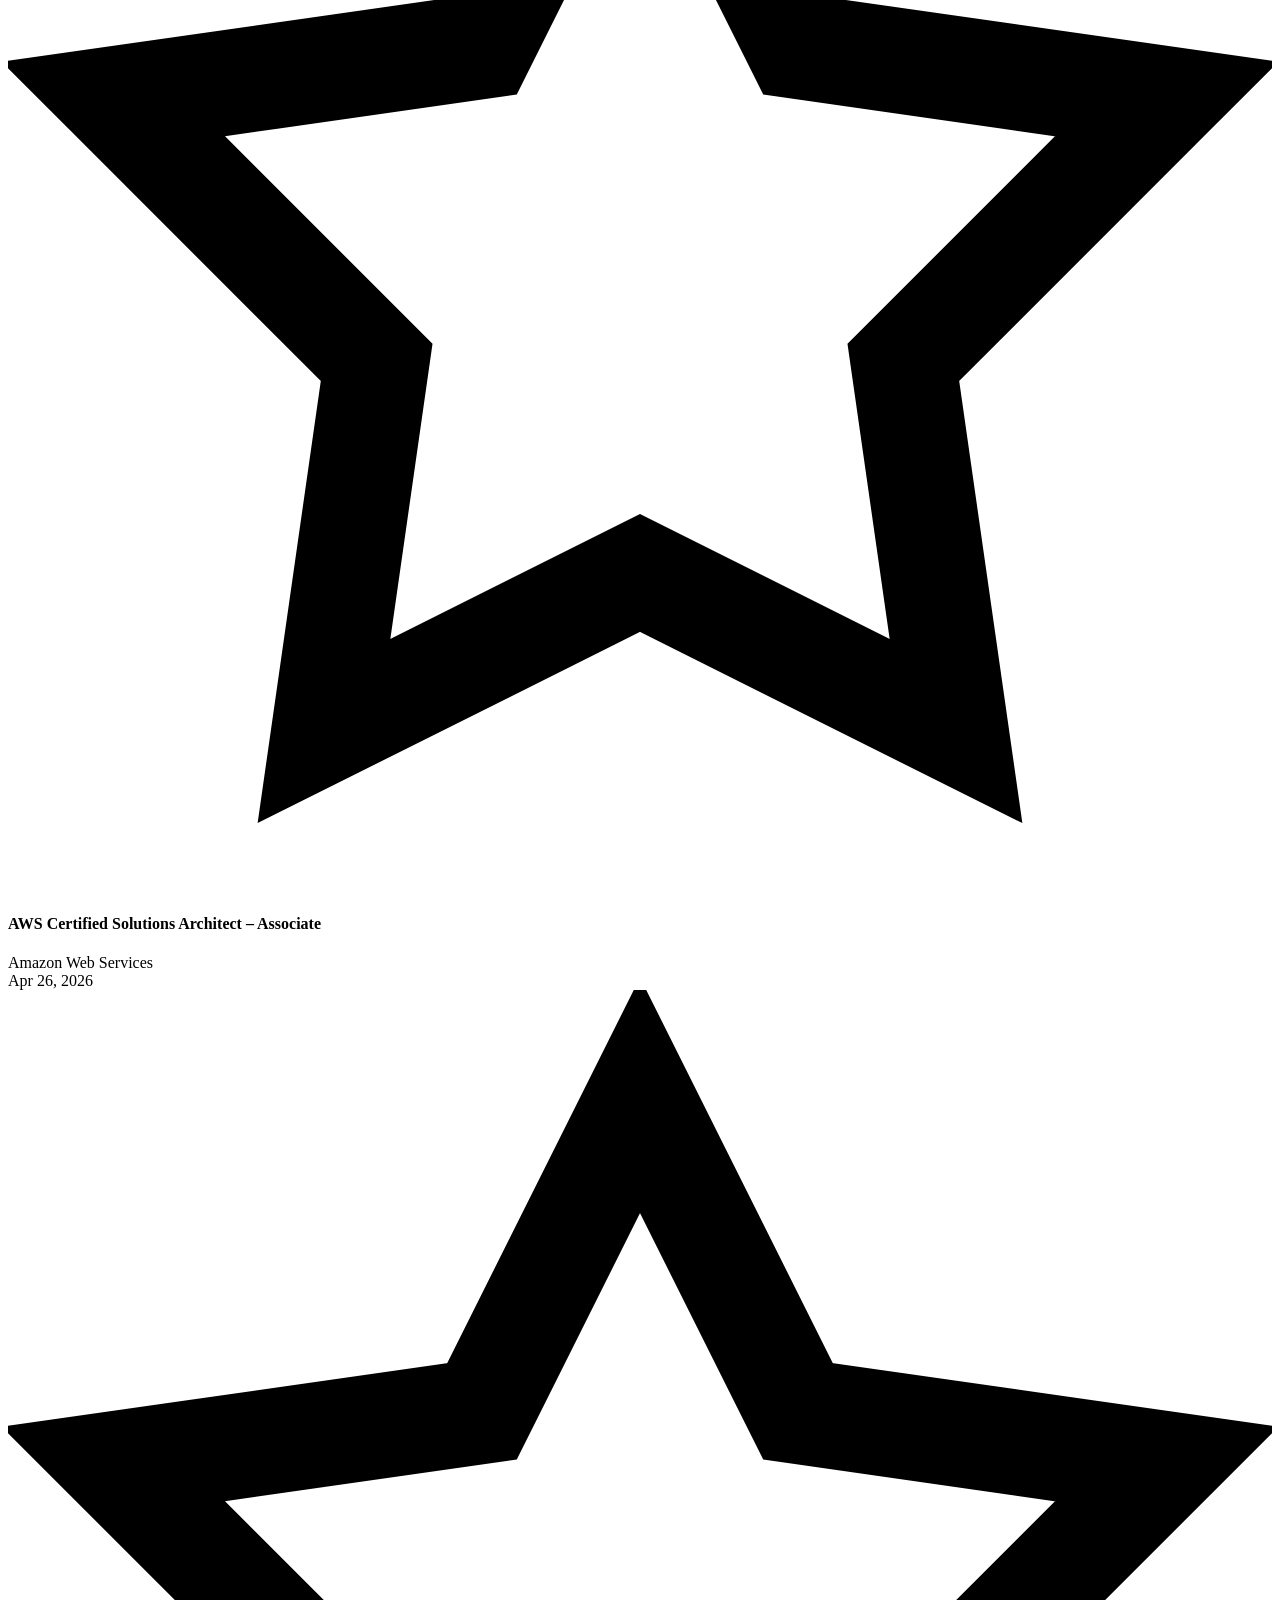
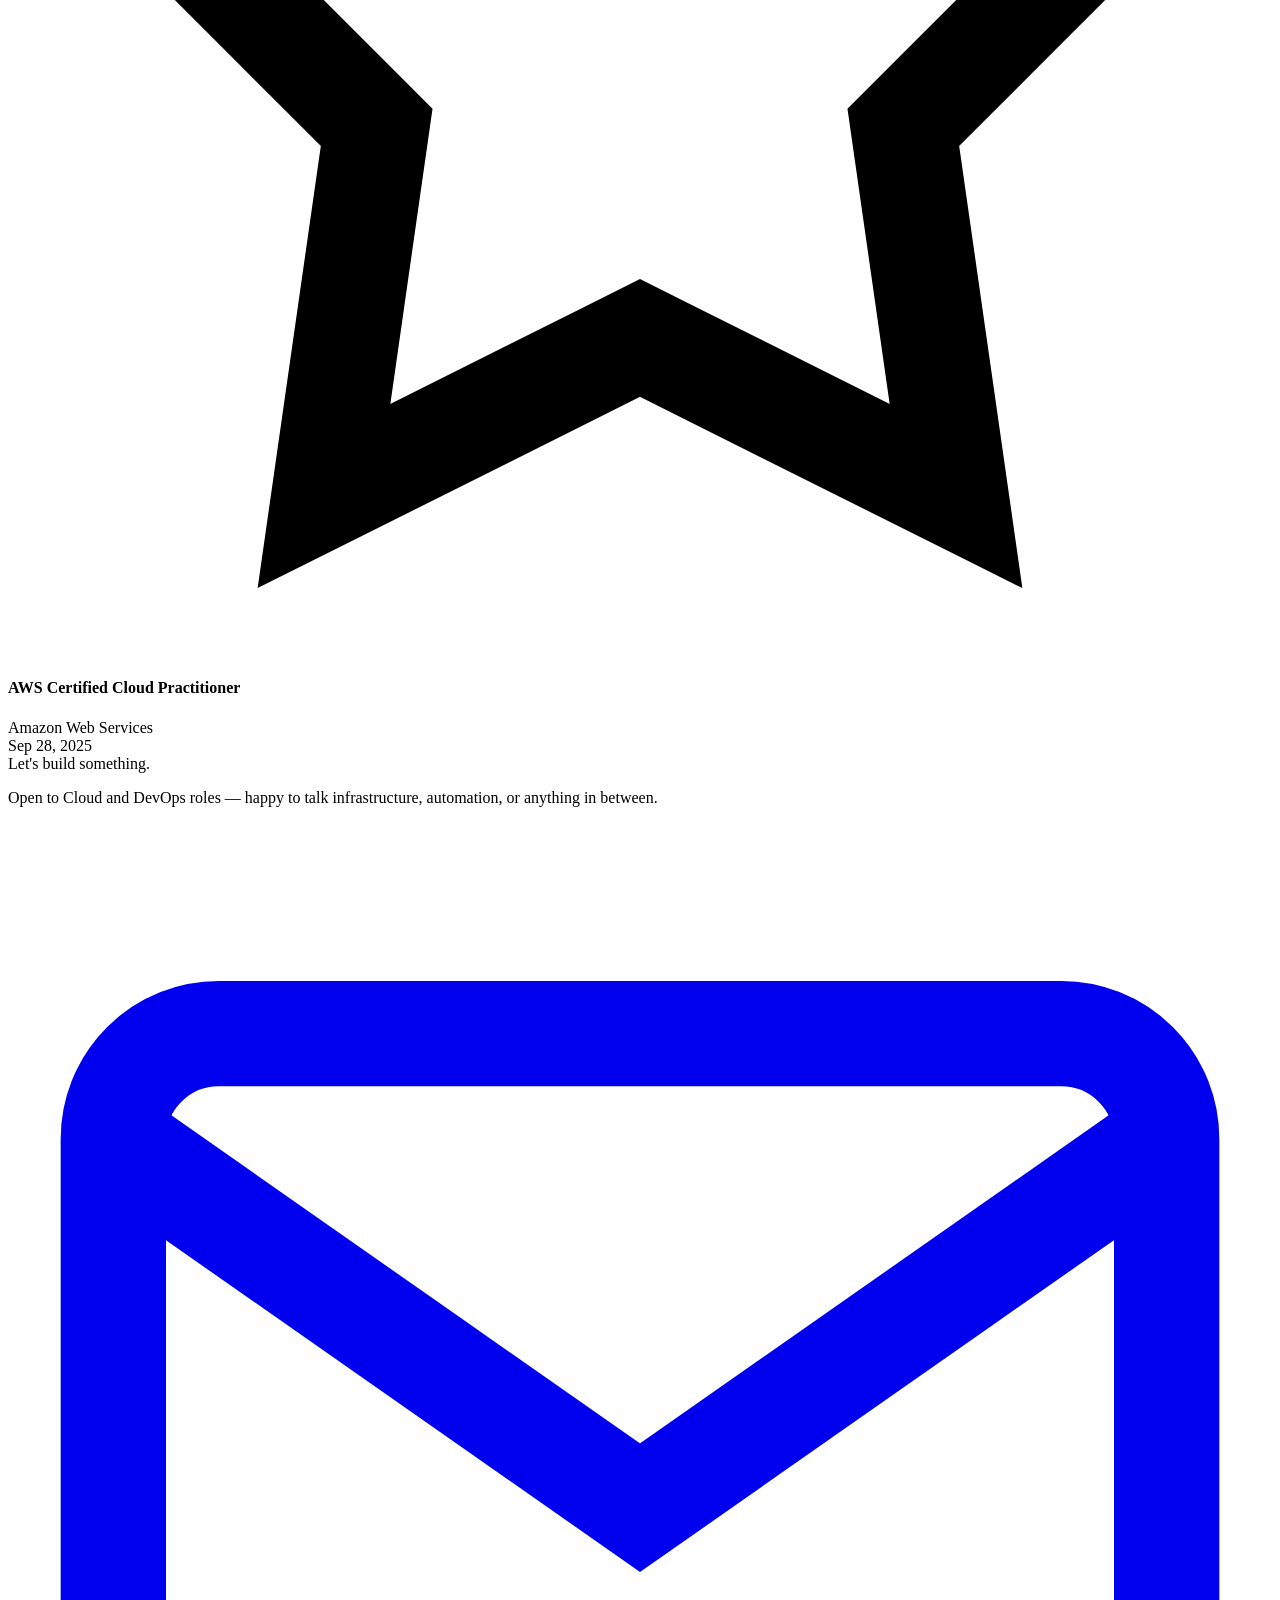
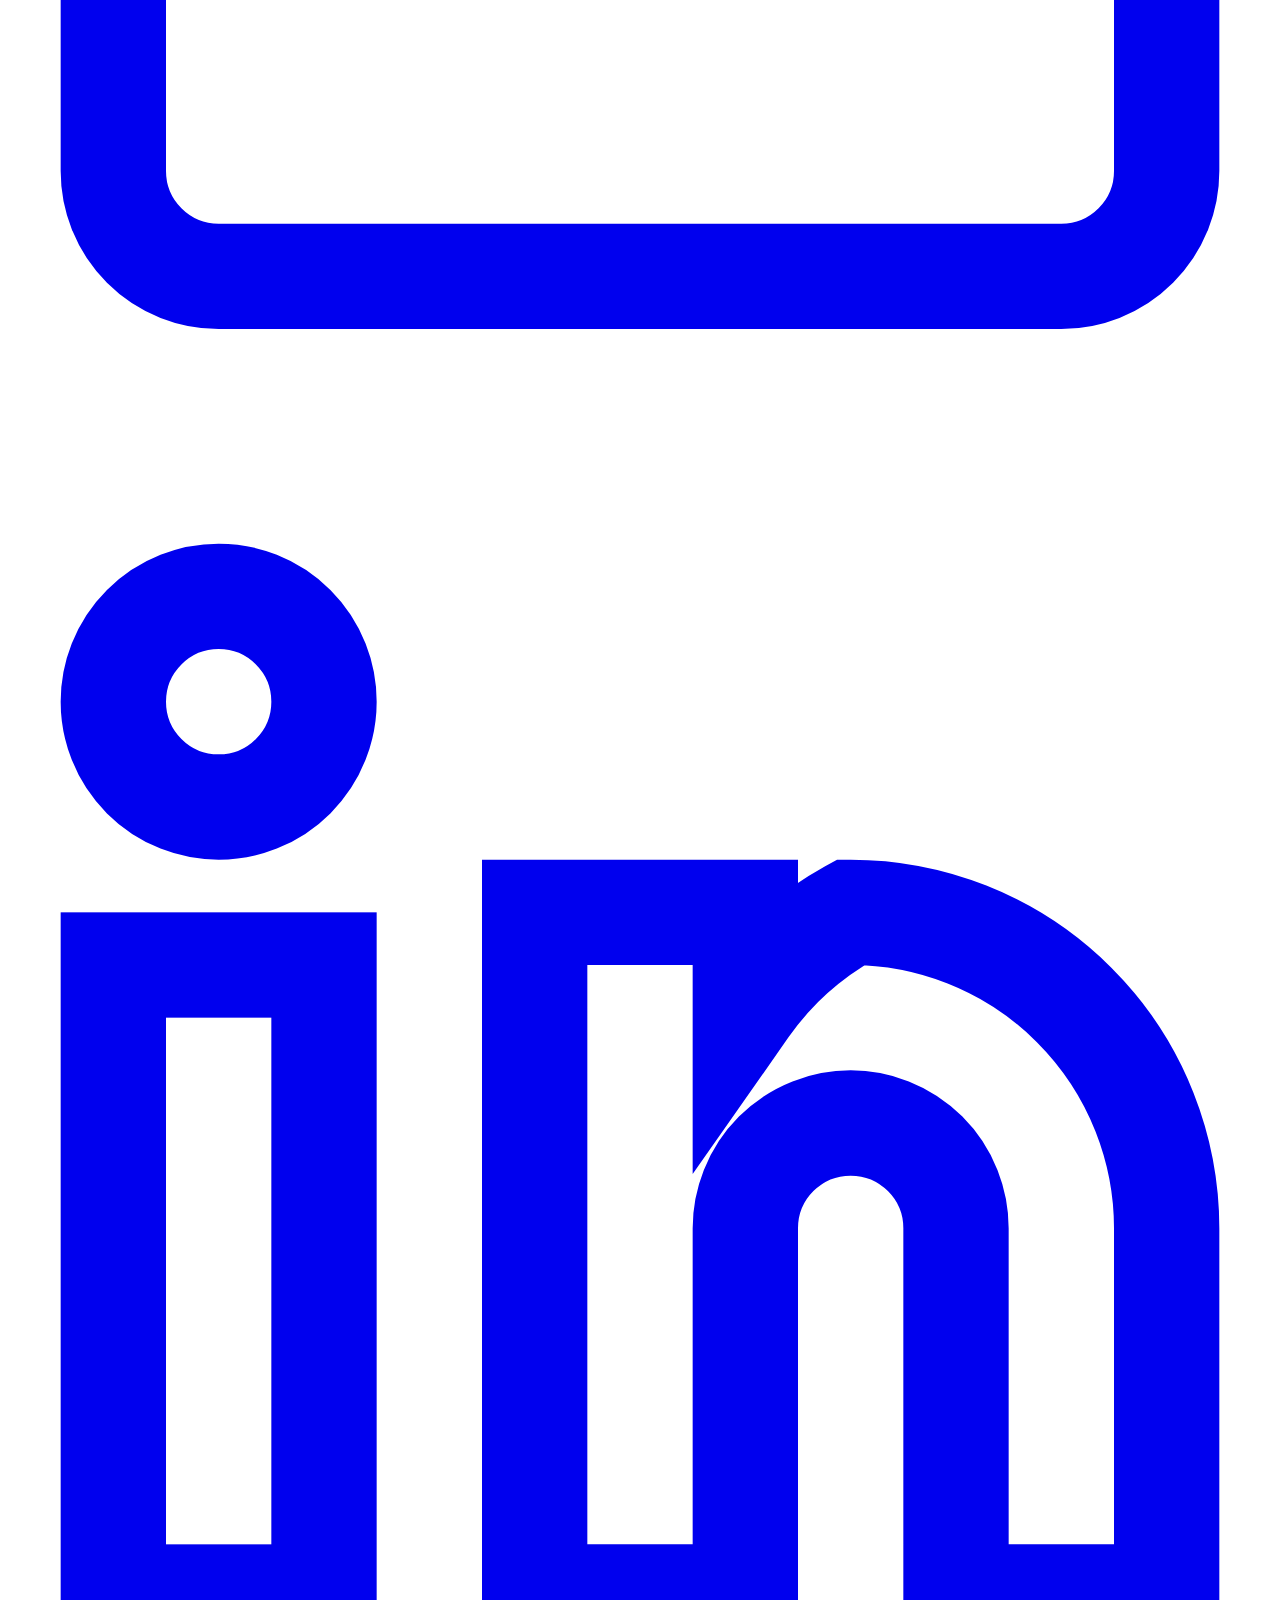
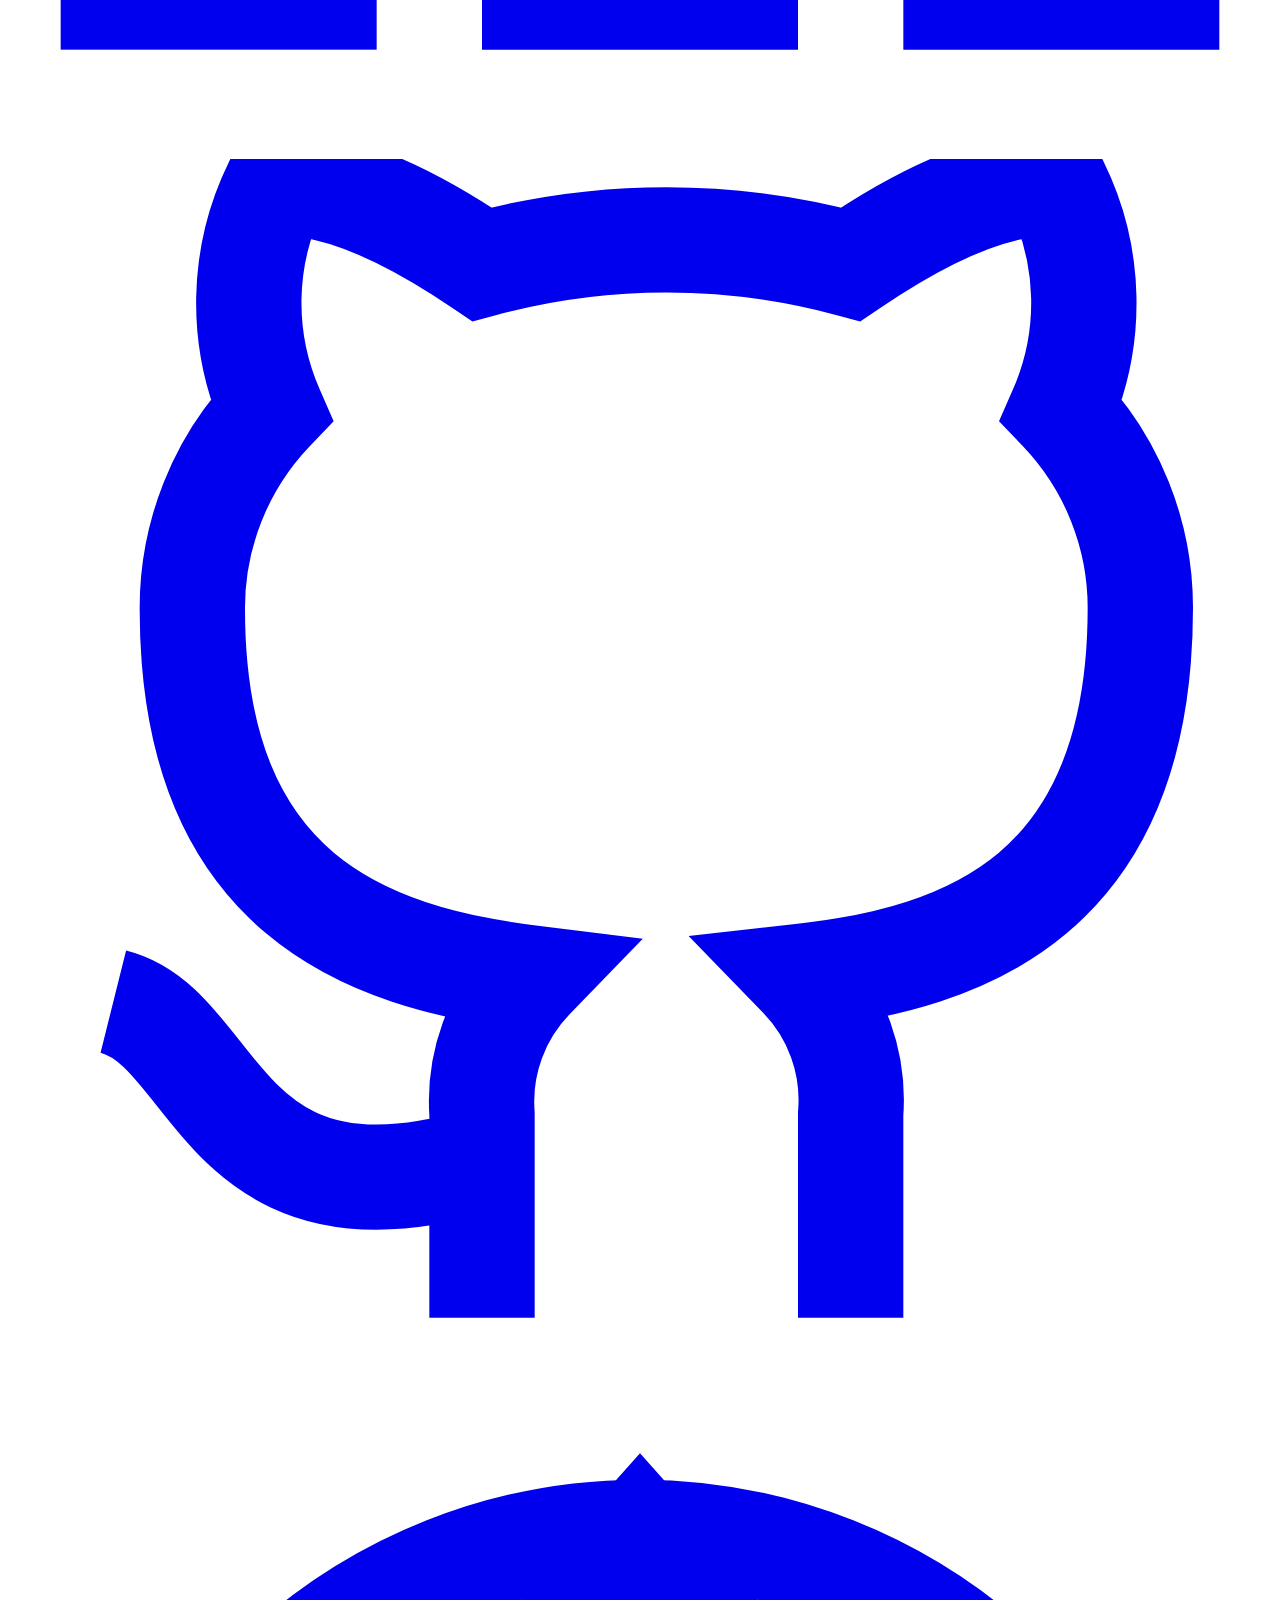
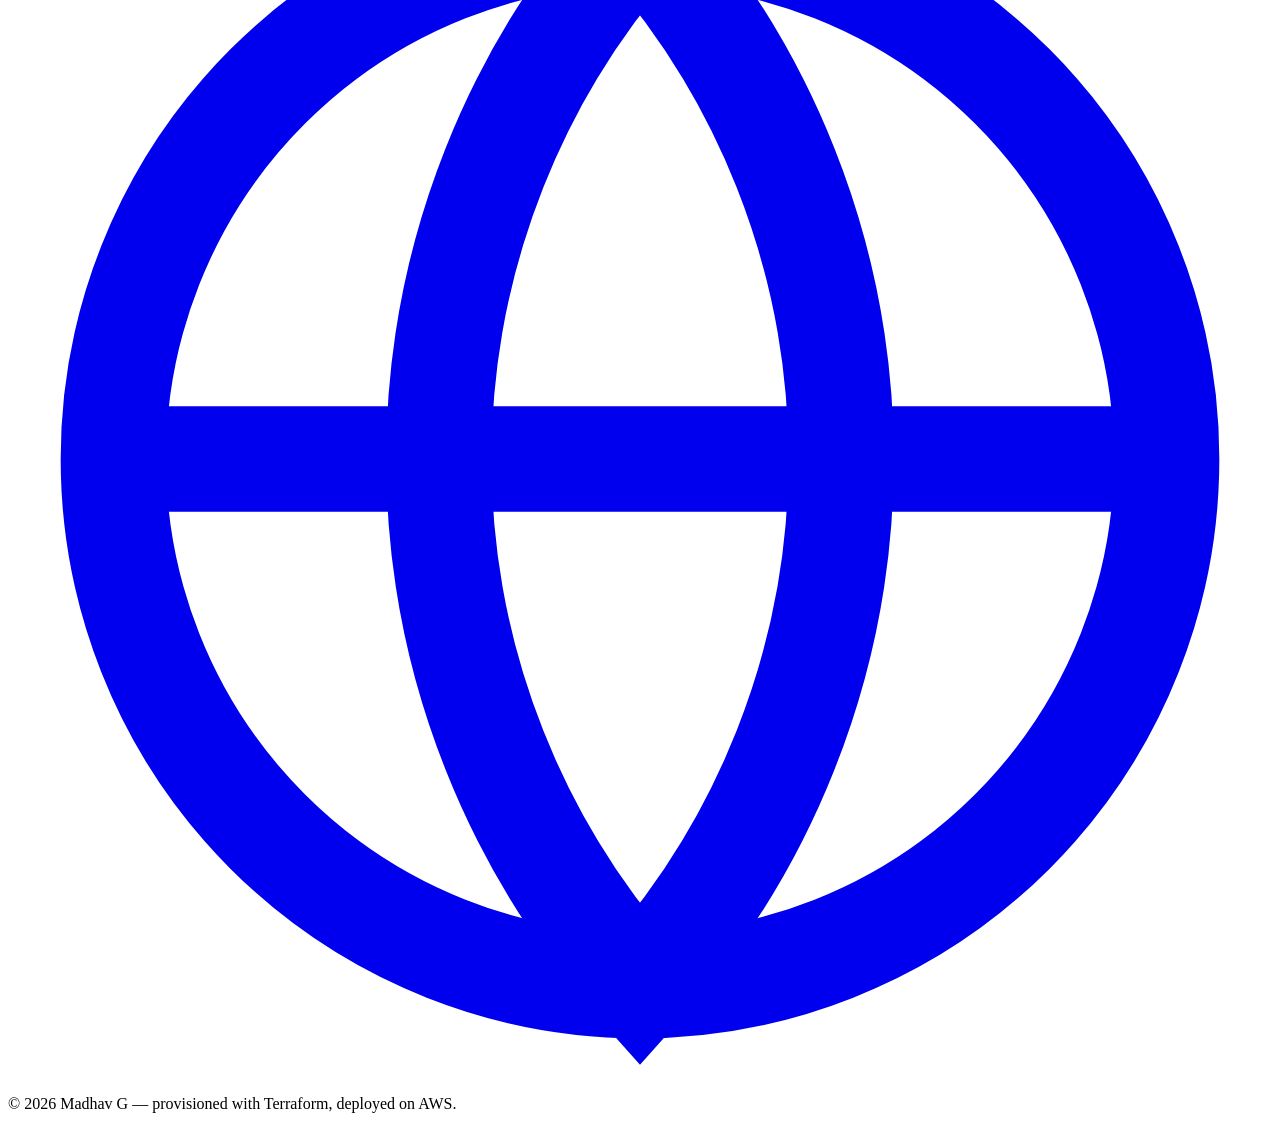
==== commit dd26b050: "Add files via upload" ====
--- a/index.html
+++ b/index.html
@@ -1,336 +1,290 @@
 <!DOCTYPE html>
 <html lang="en">
 <head>
-    <meta charset="UTF-8">
-    <meta name="viewport" content="width=device-width, initial-scale=1.0">
-    <title>Madhav G | Portfolio</title>
-    <script src="https://cdn.tailwindcss.com"></script>
-    <link href="https://fonts.googleapis.com/css2?family=Fira+Code:wght@400;600;700&family=Inter:wght@300;400;600&display=swap" rel="stylesheet">
-    <style>
-        body { font-family: 'Inter', sans-serif; background-color: #020617; overflow-x: hidden; color: #f8fafc; }
-        .mono { font-family: 'Fira Code', monospace; }
-        .glass { background: rgba(2, 6, 23, 0.7); backdrop-filter: blur(12px); -webkit-backdrop-filter: blur(12px); }
-        html { scroll-behavior: smooth; }
-
-        /* Professional Graphic Background Blobs */
-        .bg-shape {
-            position: fixed;
-            border-radius: 50%;
-            filter: blur(120px);
-            opacity: 0.15;
-            z-index: -1;
-            animation: float 20s infinite ease-in-out alternate;
-            pointer-events: none;
-        }
-        .shape-1 {
-            top: -10%; left: -10%;
-            width: 50vw; height: 50vw;
-            background: rgba(16, 185, 129, 0.6); /* Emerald */
-        }
-        .shape-2 {
-            bottom: -20%; right: -10%;
-            width: 60vw; height: 60vw;
-            background: rgba(56, 189, 248, 0.3); /* Sky Blue */
-            animation-delay: -5s;
-        }
-        @keyframes float {
-            0% { transform: translate(0, 0) scale(1); }
-            100% { transform: translate(5%, 5%) scale(1.1); }
-        }
-
-        /* Scroll Reveal CSS */
-        .reveal {
-            opacity: 0;
-            transform: translateY(30px);
-            transition: all 0.8s cubic-bezier(0.25, 0.46, 0.45, 0.94);
-        }
-        .reveal.active {
-            opacity: 1;
-            transform: translateY(0);
-        }
-    </style>
+<meta charset="UTF-8">
+<meta name="viewport" content="width=device-width, initial-scale=1.0">
+<title>Madhav G — Cloud &amp; DevOps Engineer</title>
+<link rel="preconnect" href="https://fonts.googleapis.com">
+<link rel="preconnect" href="https://fonts.gstatic.com" crossorigin>
+<link href="https://fonts.googleapis.com/css2?family=Fira+Code:wght@400;500;600;700&family=IBM+Plex+Sans:wght@400;500;600;700&display=swap" rel="stylesheet">
+<link rel="stylesheet" href="style.css">
 </head>
-<body class="bg-slate-950 text-slate-100">
-    <!-- Graphic background elements -->
-    <div class="bg-shape shape-1"></div>
-    <div class="bg-shape shape-2"></div>
-
-    <!-- Parallax Floating Elements -->
-    <div id="parallax-container" class="fixed inset-0 pointer-events-none z-0 overflow-hidden">
-        <!-- Python -->
-        <div class="absolute top-[15%] left-[10%] opacity-40 hidden md:block">
-            <div class="parallax-el" data-speed="4" data-rotate="3">
-                <svg class="scale-[1.3]" width="40" height="40" viewBox="0 0 110 110" fill="none" xmlns="http://www.w3.org/2000/svg">
-                    <path d="M54 4C35 4 33 13 33 13V25H55V29H25C25 29 4 31 4 55C4 78 21 78 21 78H31V66C31 66 31 52 44 52H68C68 52 79 51 79 38V18C79 18 80 4 54 4Z" fill="#3B82F6"/>
-                    <path d="M55 106C74 106 76 96 76 96V85H54V81H84C84 81 105 79 105 54C105 31 88 31 88 31H78V43C78 43 78 57 65 57H40C40 57 30 58 30 71V91C30 91 29 106 55 106Z" fill="#60A5FA"/>
-                </svg>
-            </div>
-        </div>
-
-        <!-- S3 Bucket -->
-        <div class="absolute top-[55%] right-[8%] opacity-40 hidden md:block">
-            <div class="parallax-el" data-speed="-5" data-rotate="-4">
-                <svg class="scale-150" width="40" height="50" viewBox="0 0 40 50" fill="none" xmlns="http://www.w3.org/2000/svg">
-                    <path d="M20 10C31.0457 10 40 7.76142 40 5C40 2.23858 31.0457 0 20 0C8.9543 0 0 2.23858 0 5C0 7.76142 8.9543 10 20 10Z" fill="#F59E0B"/>
-                    <path d="M0 5V45C0 47.7614 8.9543 50 20 50C31.0457 50 40 47.7614 40 45V5C40 7.76142 31.0457 10 20 10C8.9543 10 0 7.76142 0 5Z" fill="#D97706"/>
-                </svg>
-            </div>
-        </div>
-
-        <!-- Terraform -->
-        <div class="absolute top-[75%] left-[12%] opacity-40 hidden md:block">
-            <div class="parallax-el" data-speed="6" data-rotate="5">
-                <svg class="scale-125" width="40" height="40" viewBox="0 0 40 40" fill="none" xmlns="http://www.w3.org/2000/svg">
-                    <path d="M0 0H12L20 8H8L0 0Z" fill="#8B5CF6"/>
-                    <path d="M0 10H12V25H0V10Z" fill="#7C3AED"/>
-                    <path d="M14 10H26L34 18H22L14 10Z" fill="#8B5CF6"/>
-                    <path d="M14 20H26V35H14V20Z" fill="#6D28D9"/>
-                </svg>
-            </div>
-        </div>
-
-        <!-- Machine Learning Node -->
-        <div class="absolute top-[25%] right-[15%] opacity-40 hidden md:block">
-            <div class="parallax-el" data-speed="-3" data-rotate="2">
-                <svg class="scale-[1.8]" width="40" height="40" viewBox="0 0 24 24" fill="none" stroke="#64748b" stroke-width="2" stroke-linecap="round" stroke-linejoin="round">
-                    <circle cx="18" cy="5" r="3"></circle>
-                    <circle cx="6" cy="12" r="3"></circle>
-                    <circle cx="18" cy="19" r="3"></circle>
-                    <line x1="8.59" y1="13.51" x2="15.42" y2="17.49"></line>
-                    <line x1="15.41" y1="6.51" x2="8.59" y2="10.49"></line>
-                </svg>
-            </div>
-        </div>
-
-        <!-- Database Cylinder -->
-        <div class="absolute top-[85%] right-[25%] opacity-40 hidden md:block">
-            <div class="parallax-el" data-speed="-4" data-rotate="-3">
-                <svg class="scale-[1.2]" width="40" height="40" viewBox="0 0 24 24" fill="none" stroke="#10b981" stroke-width="2" stroke-linecap="round" stroke-linejoin="round">
-                    <ellipse cx="12" cy="5" rx="9" ry="3"></ellipse>
-                    <path d="M21 12c0 1.66-4 3-9 3s-9-1.34-9-3"></path>
-                    <path d="M3 5v14c0 1.66 4 3 9 3s9-1.34 9-3V5"></path>
-                </svg>
-            </div>
-        </div>
-
-        <!-- Code Brackets -->
-        <div class="absolute top-[45%] left-[25%] opacity-30 hidden md:block">
-            <div class="parallax-el" data-speed="2" data-rotate="-5">
-                <svg class="scale-[2]" width="40" height="40" viewBox="0 0 24 24" fill="none" stroke="#94a3b8" stroke-width="1.5" stroke-linecap="round" stroke-linejoin="round">
-                    <polyline points="16 18 22 12 16 6"></polyline>
-                    <polyline points="8 6 2 12 8 18"></polyline>
-                </svg>
-            </div>
-        </div>
-
-        <!-- Cloud Icon -->
-        <div class="absolute top-[40%] right-[35%] opacity-30 hidden md:block">
-            <div class="parallax-el" data-speed="-2.5" data-rotate="1.5">
-                <svg class="scale-[1.5]" width="40" height="40" viewBox="0 0 24 24" fill="none" stroke="#0ea5e9" stroke-width="1.5" stroke-linecap="round" stroke-linejoin="round">
-                    <path d="M17.5 19H9a7 7 0 1 1 6.71-9h1.79a4.5 4.5 0 1 1 0 9Z"></path>
-                </svg>
-            </div>
-        </div>
-    </div>
-
-    <nav class="fixed w-full z-50 glass border-b border-slate-800">
-        <div class="max-w-6xl mx-auto px-6 py-4 flex justify-between items-center">
-            <span class="mono text-xl font-bold tracking-tighter text-emerald-400">MADHAV<span class="text-slate-100">.G</span></span>
-            <div class="flex space-x-4 md:space-x-8 text-sm font-medium uppercase tracking-widest items-center">
-                <a href="#experience" class="hidden md:block hover:text-emerald-400 transition">Experience</a>
-                <a href="#projects" class="hidden md:block hover:text-emerald-400 transition">Projects</a>
-                <a href="#education" class="hidden md:block hover:text-emerald-400 transition">Education</a>
-                <a href="#contact" class="px-3 py-2 md:px-4 border border-emerald-500 text-emerald-400 hover:bg-emerald-500 hover:text-slate-950 transition text-xs md:text-sm whitespace-nowrap">Contact Me</a>
-            </div>
-        </div>
+<body>
+
+<div class="console-bar">
+  <div class="wrap">
+    <div class="breadcrumb"><span>madhav-g</span><span class="sep">›</span><span class="cur">portfolio</span></div>
+    <div class="region"><span class="d"></span> ap-south-1 · online</div>
+  </div>
+</div>
+
+<header>
+  <div class="wrap navrow">
+    <a class="brand" href="#top"><span class="box">M</span> madhav@cloud</a>
+    <nav class="links">
+      <a href="#experience">experience</a>
+      <a href="#projects">projects</a>
+      <a href="#skills">skills</a>
+      <a href="#education">education</a>
+      <a href="#certs">certs</a>
+      <a href="#contact">contact</a>
     </nav>
-
-    <header class="pt-40 pb-20 px-6 reveal">
-        <div class="max-w-4xl mx-auto text-center">
-            <h1 class="mono text-5xl md:text-7xl leading-tight mb-6">
-                I build robust data pipelines and <span class="text-emerald-400">scalable</span> cloud solutions.
-            </h1>
-            <p class="text-lg md:text-xl text-slate-400 max-w-2xl mx-auto mb-10 leading-relaxed">
-                Computer Science & Engineering Student specializing in AWS Cloud architecture, Machine Learning, and high-performance development.
-            </p>
-            <a href="#experience" class="inline-block animate-bounce text-slate-500 hover:text-emerald-400 transition">
-                <svg xmlns="http://www.w3.org/2000/svg" class="h-8 w-8 mx-auto" fill="none" viewBox="0 0 24 24" stroke="currentColor">
-                    <path stroke-linecap="round" stroke-linejoin="round" stroke-width="2" d="M19 14l-7 7m0 0l-7-7m7 7V3" />
-                </svg>
-            </a>
-        </div>
-    </header>
-
-    <main class="max-w-6xl mx-auto px-6 pb-20 space-y-24">
-        
-        <!-- Experience -->
-        <section id="experience">
-            <h2 class="mono text-4xl mb-8 border-b border-slate-800 pb-4 reveal">Experience</h2>
-            
-            <div class="flex flex-col md:flex-row gap-6 mb-12 reveal">
-                <div class="md:w-1/3">
-                    <h3 class="mono text-xs font-bold tracking-widest text-emerald-400 uppercase mb-2">Present</h3>
-                    <h2 class="text-2xl font-semibold mb-2">DevOps Intern</h2>
-                    <p class="text-slate-400 font-medium tracking-wide">KloudTown</p>
-                </div>
-                <div class="md:w-2/3 text-slate-300 space-y-4">
-                    <p>• Currently gaining hands-on experience and working extensively with various AWS cloud tools and DevOps workflows.</p>
-                </div>
-            </div>
-
-            <div class="flex flex-col md:flex-row gap-6 reveal">
-                <div class="md:w-1/3">
-                    <h3 class="mono text-xs font-bold tracking-widest text-emerald-400 uppercase mb-2">Dec 2025 - Feb 2026</h3>
-                    <h2 class="text-2xl font-semibold mb-2">Business Development Intern</h2>
-                    <p class="text-slate-400 font-medium tracking-wide">Shinelogics</p>
-                </div>
-                <div class="md:w-2/3 text-slate-300 space-y-4">
-                    <p>• Conceptualized and proposed innovative product ideas to expand service offerings and improve market presence.</p>
-                    <p>• Collaborated closely with cross-functional teams to identify new growth strategies and business objectives.</p>
-                </div>
-            </div>
-        </section>
-
-        <!-- Projects -->
-        <section id="projects">
-            <h2 class="mono text-4xl mb-8 border-b border-slate-800 pb-4 reveal">Projects</h2>
-            <div class="grid grid-cols-1 md:grid-cols-2 gap-12">
-                
-                <div class="group cursor-pointer reveal">
-                    <div class="overflow-hidden bg-slate-800 border border-slate-800 rounded-lg aspect-video mb-4">
-                        <img src="https://images.unsplash.com/photo-1551288049-bebda4e38f71?auto=format&fit=crop&q=80&w=1000" alt="ML Attrition" class="w-full h-full object-cover group-hover:scale-105 group-hover:opacity-80 transition duration-500">
-                    </div>
-                    <h3 class="mono text-xs font-bold tracking-widest text-emerald-400 uppercase mb-2">Machine Learning</h3>
-                    <h2 class="text-2xl font-semibold mb-2">Employee Attrition Prediction</h2>
-                    <p class="text-slate-400">Applied Random Forest and other ML algorithms to predict employee turnover, enabling proactive HR decisions.</p>
-                </div>
-
-                <div class="group cursor-pointer md:mt-12 reveal">
-                    <div class="overflow-hidden bg-slate-800 border border-slate-800 rounded-lg aspect-video mb-4">
-                        <img src="https://images.unsplash.com/photo-1558494949-ef010cbdcc31?auto=format&fit=crop&q=80&w=1000" alt="AWS Pipeline" class="w-full h-full object-cover group-hover:scale-105 group-hover:opacity-80 transition duration-500">
-                    </div>
-                    <h3 class="mono text-xs font-bold tracking-widest text-emerald-400 uppercase mb-2">Cloud Architecture</h3>
-                    <h2 class="text-2xl font-semibold mb-2">AWS Data Pipeline</h2>
-                    <p class="text-slate-400">Fully serverless pipeline using S3, Lambda, Glue, and QuickSight to automate CSV data ingestion and visualization.</p>
-                </div>
-
-                <div class="group cursor-pointer reveal">
-                    <div class="overflow-hidden bg-slate-800 border border-slate-800 rounded-lg aspect-video mb-4">
-                        <img src="https://images.unsplash.com/photo-1540575467063-178a50c2df87?auto=format&fit=crop&q=80&w=1000" alt="Events System" class="w-full h-full object-cover group-hover:scale-105 group-hover:opacity-80 transition duration-500">
-                    </div>
-                    <h3 class="mono text-xs font-bold tracking-widest text-emerald-400 uppercase mb-2">Serverless Backend</h3>
-                    <h2 class="text-2xl font-semibold mb-2">Event Announcement System</h2>
-                    <p class="text-slate-400">Web application utilizing AWS SNS, Lambda, and API Gateway for email subscriptions and dynamic event creation.</p>
-                </div>
-
-            </div>
-        </section>
-
-        <!-- Education & Skills -->
-        <section id="education" class="grid grid-cols-1 md:grid-cols-2 gap-12">
-            <div class="reveal">
-                <h2 class="mono text-4xl mb-8 border-b border-slate-800 pb-4">Education</h2>
-                <div class="space-y-6">
-                    <div>
-                        <h3 class="mono text-xs font-bold tracking-widest text-emerald-400 uppercase mb-1">2023 - 2027</h3>
-                        <h4 class="text-xl font-semibold text-slate-200">B.E. Computer Science & Engineering</h4>
-                        <p class="text-slate-400 mt-1">Sri Venkateswara College of Engineering</p>
-                    </div>
-                    <div>
-                        <h3 class="mono text-xs font-bold tracking-widest text-emerald-400 uppercase mb-1">2009 - 2023</h3>
-                        <h4 class="text-xl font-semibold text-slate-200">Senior Secondary</h4>
-                        <p class="text-slate-400 mt-1">DAV Senior Secondary School</p>
-                    </div>
-                </div>
-            </div>
-
-            <div class="reveal">
-                <h2 class="mono text-4xl mb-8 border-b border-slate-800 pb-4">Certifications</h2>
-                <div class="space-y-6">
-                    <div>
-                        <h3 class="mono text-xs font-bold tracking-widest text-emerald-400 uppercase mb-1">Amazon (ID: 786eaaaf49ed4a1e)</h3>
-                        <h4 class="text-xl font-semibold text-slate-200">AWS Certified Cloud Practitioner</h4>
-                        <p class="text-slate-400 mt-1">Validating overall understanding of AWS Cloud</p>
-                    </div>
-                    <div>
-                        <h3 class="mono text-xs font-bold tracking-widest text-emerald-400 uppercase mb-1">NPTEL, 2024</h3>
-                        <h4 class="text-xl font-semibold text-slate-200">Google Cloud Computing Foundations</h4>
-                        <p class="text-slate-400 mt-1">Foundational Google Cloud infrastructure skills</p>
-                    </div>
-                </div>
-                
-                <h3 class="mono text-sm font-bold tracking-widest text-slate-500 uppercase mt-12 mb-6">Technical Dashboard</h3>
-                <div class="space-y-6 flex-grow">
-                    <!-- AWS Cloud -->
-                    <div>
-                        <div class="flex justify-between mb-2">
-                            <span class="mono text-sm font-semibold text-slate-300">AWS Cloud</span>
-                            <span class="mono text-sm font-medium text-emerald-400">90%</span>
-                        </div>
-                        <div class="w-full bg-slate-800 rounded-full h-2 overflow-hidden">
-                            <div class="bg-emerald-500 h-2 rounded-full" style="width: 90%"></div>
-                        </div>
-                    </div>
-                    <!-- Serverless Architecture -->
-                    <div>
-                        <div class="flex justify-between mb-2">
-                            <span class="mono text-sm font-semibold text-slate-300">Serverless Architecture</span>
-                            <span class="mono text-sm font-medium text-emerald-400">90%</span>
-                        </div>
-                        <div class="w-full bg-slate-800 rounded-full h-2 overflow-hidden">
-                            <div class="bg-emerald-400 h-2 rounded-full" style="width: 90%"></div>
-                        </div>
-                    </div>
-                    <!-- Machine Learning & Python -->
-                    <div>
-                        <div class="flex justify-between mb-2">
-                            <span class="mono text-sm font-semibold text-slate-300">Machine Learning & Python</span>
-                            <span class="mono text-sm font-medium text-emerald-400">40%</span>
-                        </div>
-                        <div class="w-full bg-slate-800 rounded-full h-2 overflow-hidden">
-                            <div class="bg-emerald-500 h-2 rounded-full" style="width: 40%"></div>
-                        </div>
-                    </div>
-                    <!-- DevOps & Cloud Management -->
-                    <div>
-                        <div class="flex justify-between mb-2">
-                            <span class="mono text-sm font-semibold text-slate-300">DevOps & Cloud Management</span>
-                            <span class="mono text-sm font-medium text-emerald-400">40%</span>
-                        </div>
-                        <div class="w-full bg-slate-800 rounded-full h-2 overflow-hidden">
-                            <div class="bg-emerald-400 h-2 rounded-full" style="width: 40%"></div>
-                        </div>
-                    </div>
-                    <!-- DBMS & Data Pipelines -->
-                    <div>
-                        <div class="flex justify-between mb-2">
-                            <span class="mono text-sm font-semibold text-slate-300">DBMS & Data Pipelines</span>
-                            <span class="mono text-sm font-medium text-emerald-400">75%</span>
-                        </div>
-                        <div class="w-full bg-slate-800 rounded-full h-2 overflow-hidden">
-                            <div class="bg-emerald-500 h-2 rounded-full" style="width: 75%"></div>
-                        </div>
-                    </div>
-                </div>
-            </div>
-        </section>
-
-    </main>
-
-    <footer id="contact" class="bg-slate-950 text-slate-300 py-24 px-6 mt-10 border-t border-slate-800 reveal">
-        <div class="max-w-4xl mx-auto text-center">
-            <h2 class="mono text-4xl md:text-5xl mb-8 text-slate-100">Ready to bring your idea to life?</h2>
-            <a href="mailto:madhav.g8686@gmail.com" class="text-xl md:text-2xl border-b-2 border-emerald-500 pb-2 hover:text-emerald-400 text-slate-200 transition">
-                madhav.g8686@gmail.com
-            </a>
-            <p class="mt-8 text-slate-500 font-mono tracking-widest">+91 9791390054</p>
-            <div class="mt-16 flex justify-center space-x-6 text-sm text-slate-500 uppercase tracking-widest font-mono">
-                <a href="#" class="hover:text-emerald-400 transition">LinkedIn</a>
-                <a href="#" class="hover:text-emerald-400 transition">GitHub</a>
-            </div>
-        </div>
-    </footer>
-
-    <script src="script.js"></script>
+  </div>
+</header>
+
+<main id="top">
+  <section class="hero">
+    <div class="wrap hero-grid">
+      <div>
+        <div class="eyebrow"><span class="pulse"></span> available for opportunities</div>
+        <h1 class="title">Madhav G<br>builds on AWS<span class="hl">.</span><br>ships with Terraform<span class="hl">.</span></h1>
+        <p class="lede">Cloud &amp; DevOps engineer working across AWS, Terraform and Docker — provisioning infrastructure, automating deployments, and keeping systems observable. Also building at the edge of Big Data and Machine Learning for real-world healthcare use cases.</p>
+        <div class="cta-row">
+          <a class="btn btn-primary" href="mailto:madhav.gnanapiragasam@outlook.com">Get in touch</a>
+          <a class="btn btn-ghost" href="https://github.com/madhavg8686" target="_blank" rel="noopener">View GitHub</a>
+        </div>
+        <div class="contact-strip">
+          <a href="tel:+919791390054">
+            <svg viewBox="0 0 24 24" fill="none" stroke="currentColor" stroke-width="2"><path d="M22 16.92v3a2 2 0 0 1-2.18 2 19.79 19.79 0 0 1-8.63-3.07 19.5 19.5 0 0 1-6-6 19.79 19.79 0 0 1-3.07-8.67A2 2 0 0 1 4.11 2h3a2 2 0 0 1 2 1.72c.127.96.361 1.903.7 2.81a2 2 0 0 1-.45 2.11L8.09 9.91a16 16 0 0 0 6 6l1.27-1.27a2 2 0 0 1 2.11-.45c.907.339 1.85.573 2.81.7A2 2 0 0 1 22 16.92z"/></svg>
+            +91 97913 90054
+          </a>
+          <a href="mailto:madhav.gnanapiragasam@outlook.com">
+            <svg viewBox="0 0 24 24" fill="none" stroke="currentColor" stroke-width="2"><path d="M22 6l-10 7L2 6"/><rect x="2" y="4" width="20" height="16" rx="2"/></svg>
+            madhav.gnanapiragasam@outlook.com
+          </a>
+          <span>
+            <svg viewBox="0 0 24 24" fill="none" stroke="currentColor" stroke-width="2"><path d="M21 10c0 7-9 12-9 12s-9-5-9-12a9 9 0 0 1 18 0z"/><circle cx="12" cy="10" r="3"/></svg>
+            Chennai, India
+          </span>
+        </div>
+      </div>
+
+      <div class="term">
+        <div class="term-bar">
+          <span class="term-dot" style="background:#F0665C;"></span>
+          <span class="term-dot" style="background:#FF9900;"></span>
+          <span class="term-dot" style="background:#2ED573;"></span>
+          <span class="term-title">aws-cli — bash — 80×24</span>
+        </div>
+        <div class="term-body" id="termBody"></div>
+      </div>
+    </div>
+  </section>
+
+  <section id="experience">
+    <div class="wrap">
+      <div class="sec-head"><span class="sec-num">01</span><h2 class="sec-title">Experience</h2><div class="sec-line"></div></div>
+      <div class="job">
+        <div class="job-meta">Jan 2026 – Mar 2026<br>Remote</div>
+        <div>
+          <div class="status-chip"><span class="d"></span>completed</div>
+          <h3>DevOps Intern</h3>
+          <div class="org">KloudTown</div>
+          <ul>
+            <li>Provisioned AWS infrastructure with Terraform — networking, compute, storage and IAM resources.</li>
+            <li>Containerized applications with Docker and wrote Docker Compose configs for multi-container environments.</li>
+            <li>Used Linux, Git and shell scripting to troubleshoot deployments and automate repetitive operational tasks.</li>
+          </ul>
+        </div>
+      </div>
+    </div>
+  </section>
+
+  <section id="projects">
+    <div class="wrap">
+      <div class="sec-head"><span class="sec-num">02</span><h2 class="sec-title">Projects</h2><div class="sec-line"></div></div>
+      <div class="proj-grid">
+
+        <div class="card">
+          <div class="card-top">
+            <h3>Lambda Safe Deployments</h3>
+            <span class="yr">2026</span>
+          </div>
+          <p>Blue-Green and Canary deployment patterns for AWS Lambda using immutable function versions, aliases and weighted traffic routing via API Gateway. Zero-downtime releases with instant rollback and CloudWatch error-rate alarms guarding every canary.</p>
+          <div class="tags">
+            <span class="tag">Terraform</span><span class="tag">Lambda</span><span class="tag">API Gateway</span><span class="tag">CloudWatch</span><span class="tag">Python</span>
+          </div>
+        </div>
+
+        <div class="card">
+          <div class="card-top">
+            <h3>Terraform Remote State Backend</h3>
+            <span class="yr">2026</span>
+          </div>
+          <p>Remote backend on Amazon S3 to securely store and version infrastructure state, with DynamoDB-backed state locking to prevent concurrent-modification conflicts during collaborative changes.</p>
+          <div class="tags">
+            <span class="tag">Terraform</span><span class="tag">S3</span><span class="tag">DynamoDB</span>
+          </div>
+        </div>
+
+        <div class="card">
+          <div class="card-top">
+            <h3>Doctor for Route 53</h3>
+            <span class="yr">2026</span>
+          </div>
+          <p>Automated uptime monitoring tool that provisions Route 53 health checks against target endpoints, detecting downtime events and surfacing availability metrics for tracked websites.</p>
+          <div class="tags">
+            <span class="tag">Terraform</span><span class="tag">Route 53</span><span class="tag">CloudWatch</span>
+          </div>
+        </div>
+
+        <div class="card">
+          <div class="card-top">
+            <h3>Smart Health Management System</h3>
+            <span class="yr">2025</span>
+          </div>
+          <p>Healthcare monitoring prototype built during an international academic program at AIMST University, Malaysia — processing health data at the edge to reduce response time and support real-time, early-risk detection.</p>
+          <div class="tags">
+            <span class="tag">Edge Computing</span><span class="tag">Big Data</span><span class="tag">Python</span>
+          </div>
+        </div>
+
+      </div>
+    </div>
+  </section>
+
+  <section id="skills">
+    <div class="wrap">
+      <div class="sec-head"><span class="sec-num">03</span><h2 class="sec-title">Skills</h2><div class="sec-line"></div></div>
+      <div class="skill-groups">
+        <div class="skill-cat">
+          <h4>Cloud</h4>
+          <div class="chips">
+            <span class="chip">EC2</span><span class="chip">S3</span><span class="chip">IAM</span><span class="chip">VPC</span><span class="chip">Lambda</span><span class="chip">RDS</span><span class="chip">DynamoDB</span><span class="chip">CloudWatch</span><span class="chip">Route 53</span><span class="chip">CloudFront</span><span class="chip">ELB</span><span class="chip">Auto Scaling</span>
+          </div>
+        </div>
+        <div class="skill-cat">
+          <h4>DevOps</h4>
+          <div class="chips">
+            <span class="chip">Terraform</span><span class="chip">Docker</span><span class="chip">GitHub Actions</span><span class="chip">CI/CD</span><span class="chip">Linux</span><span class="chip">Bash</span><span class="chip">Git</span>
+          </div>
+        </div>
+        <div class="skill-cat">
+          <h4>Monitoring</h4>
+          <div class="chips">
+            <span class="chip">AWS CloudWatch</span>
+          </div>
+        </div>
+        <div class="skill-cat">
+          <h4>Programming</h4>
+          <div class="chips">
+            <span class="chip">Python</span><span class="chip">SQL</span><span class="chip">Bash</span>
+          </div>
+        </div>
+        <div class="skill-cat">
+          <h4>Data &amp; AI</h4>
+          <div class="chips">
+            <span class="chip">Pandas</span><span class="chip">NumPy</span><span class="chip">Scikit-learn</span><span class="chip">Big Data</span><span class="chip">Edge Computing</span><span class="chip">Machine Learning</span><span class="chip">Data Analytics</span>
+          </div>
+        </div>
+        <div class="skill-cat">
+          <h4>Databases</h4>
+          <div class="chips">
+            <span class="chip">MySQL</span><span class="chip">PostgreSQL</span><span class="chip">Amazon RDS</span><span class="chip">DynamoDB</span>
+          </div>
+        </div>
+      </div>
+    </div>
+  </section>
+
+  <section id="education">
+    <div class="wrap">
+      <div class="sec-head"><span class="sec-num">04</span><h2 class="sec-title">Education</h2><div class="sec-line"></div></div>
+      <div class="timeline">
+
+        <div class="tl-item">
+          <div class="tl-date">2023 – 2027</div>
+          <div class="tl-rail"><div class="tl-node"></div><div class="tl-bar"></div></div>
+          <div class="tl-content">
+            <h3>B.E. Computer Science and Engineering</h3>
+            <div class="org">Sri Venkateswara College of Engineering, Chennai</div>
+            <p>Relevant coursework: Cloud Computing, Operating Systems, Computer Networks, Database Management Systems, Machine Learning and Data Structures.</p>
+          </div>
+        </div>
+
+        <div class="tl-item">
+          <div class="tl-date">2025</div>
+          <div class="tl-rail"><div class="tl-node"></div><div class="tl-bar"></div></div>
+          <div class="tl-content">
+            <h3>Big Data and Edge Computing — Academic Program</h3>
+            <div class="org">AIMST University, Malaysia · Two-Week International Program</div>
+            <p>Intensive program covering Big Data, Edge Computing, distributed data processing and intelligent systems. Collaborated with international students and faculty to design a system architecture, analyse healthcare data and present a final prototype.</p>
+          </div>
+        </div>
+
+        <div class="tl-item">
+          <div class="tl-date">2009 – 2023</div>
+          <div class="tl-rail"><div class="tl-node"></div></div>
+          <div class="tl-content">
+            <h3>Schooling</h3>
+            <div class="org">DAV Senior Secondary School</div>
+          </div>
+        </div>
+
+      </div>
+    </div>
+  </section>
+
+  <section id="certs">
+    <div class="wrap">
+      <div class="sec-head"><span class="sec-num">05</span><h2 class="sec-title">Certifications</h2><div class="sec-line"></div></div>
+      <div class="cert-row">
+        <div class="cert">
+          <div class="cert-badge">
+            <svg viewBox="0 0 24 24" fill="none" stroke="currentColor" stroke-width="2"><path d="M12 2l3 6 7 1-5 5 1 7-6-3-6 3 1-7-5-5 7-1 3-6z"/></svg>
+          </div>
+          <h4>HashiCorp Certified: Terraform Associate</h4>
+          <div class="issuer">HashiCorp</div>
+          <div class="date">Jul 31, 2026</div>
+        </div>
+        <div class="cert">
+          <div class="cert-badge">
+            <svg viewBox="0 0 24 24" fill="none" stroke="currentColor" stroke-width="2"><path d="M12 2l3 6 7 1-5 5 1 7-6-3-6 3 1-7-5-5 7-1 3-6z"/></svg>
+          </div>
+          <h4>AWS Certified Solutions Architect – Associate</h4>
+          <div class="issuer">Amazon Web Services</div>
+          <div class="date">Apr 26, 2026</div>
+        </div>
+        <div class="cert">
+          <div class="cert-badge">
+            <svg viewBox="0 0 24 24" fill="none" stroke="currentColor" stroke-width="2"><path d="M12 2l3 6 7 1-5 5 1 7-6-3-6 3 1-7-5-5 7-1 3-6z"/></svg>
+          </div>
+          <h4>AWS Certified Cloud Practitioner</h4>
+          <div class="issuer">Amazon Web Services</div>
+          <div class="date">Sep 28, 2025</div>
+        </div>
+      </div>
+    </div>
+  </section>
+
+  <footer id="contact">
+    <div class="wrap">
+      <div class="foot-grid">
+        <div>
+          <div class="foot-title">Let's build something<span class="hl">.</span></div>
+          <p class="foot-sub">Open to Cloud and DevOps roles — happy to talk infrastructure, automation, or anything in between.</p>
+        </div>
+        <div class="foot-links">
+          <a class="icon-btn" href="mailto:madhav.gnanapiragasam@outlook.com" aria-label="Email">
+            <svg viewBox="0 0 24 24" fill="none" stroke="currentColor" stroke-width="2"><path d="M22 6l-10 7L2 6"/><rect x="2" y="4" width="20" height="16" rx="2"/></svg>
+          </a>
+          <a class="icon-btn" href="https://linkedin.com/" target="_blank" rel="noopener" aria-label="LinkedIn">
+            <svg viewBox="0 0 24 24" fill="none" stroke="currentColor" stroke-width="2"><path d="M16 8a6 6 0 0 1 6 6v7h-4v-7a2 2 0 0 0-2-2 2 2 0 0 0-2 2v7h-4V8h4v1.8A5.98 5.98 0 0 1 16 8z"/><rect x="2" y="9" width="4" height="12"/><circle cx="4" cy="4" r="2"/></svg>
+          </a>
+          <a class="icon-btn" href="https://github.com/madhavg8686" target="_blank" rel="noopener" aria-label="GitHub">
+            <svg viewBox="0 0 24 24" fill="none" stroke="currentColor" stroke-width="2"><path d="M9 19c-5 1.5-5-2.5-7-3m14 6v-3.87a3.37 3.37 0 0 0-.94-2.61c3.14-.35 6.44-1.54 6.44-7A5.44 5.44 0 0 0 20 4.77 5.07 5.07 0 0 0 19.91.5S18.73.15 16 2a13.38 13.38 0 0 0-7 0C6.27.15 5.09.5 5.09.5A5.07 5.07 0 0 0 5 4.77 5.44 5.44 0 0 0 3.5 8.55c0 5.42 3.3 6.61 6.44 7A3.37 3.37 0 0 0 9 18.13V22"/></svg>
+          </a>
+          <a class="icon-btn" href="#top" aria-label="Portfolio">
+            <svg viewBox="0 0 24 24" fill="none" stroke="currentColor" stroke-width="2"><circle cx="12" cy="12" r="10"/><path d="M2 12h20M12 2a15 15 0 0 1 0 20 15 15 0 0 1 0-20z"/></svg>
+          </a>
+        </div>
+      </div>
+      <div class="copyright">© 2026 Madhav G — provisioned with Terraform, deployed on AWS.</div>
+    </div>
+  </footer>
+</main>
+
+<script src="script.js"></script>
+
 </body>
 </html>
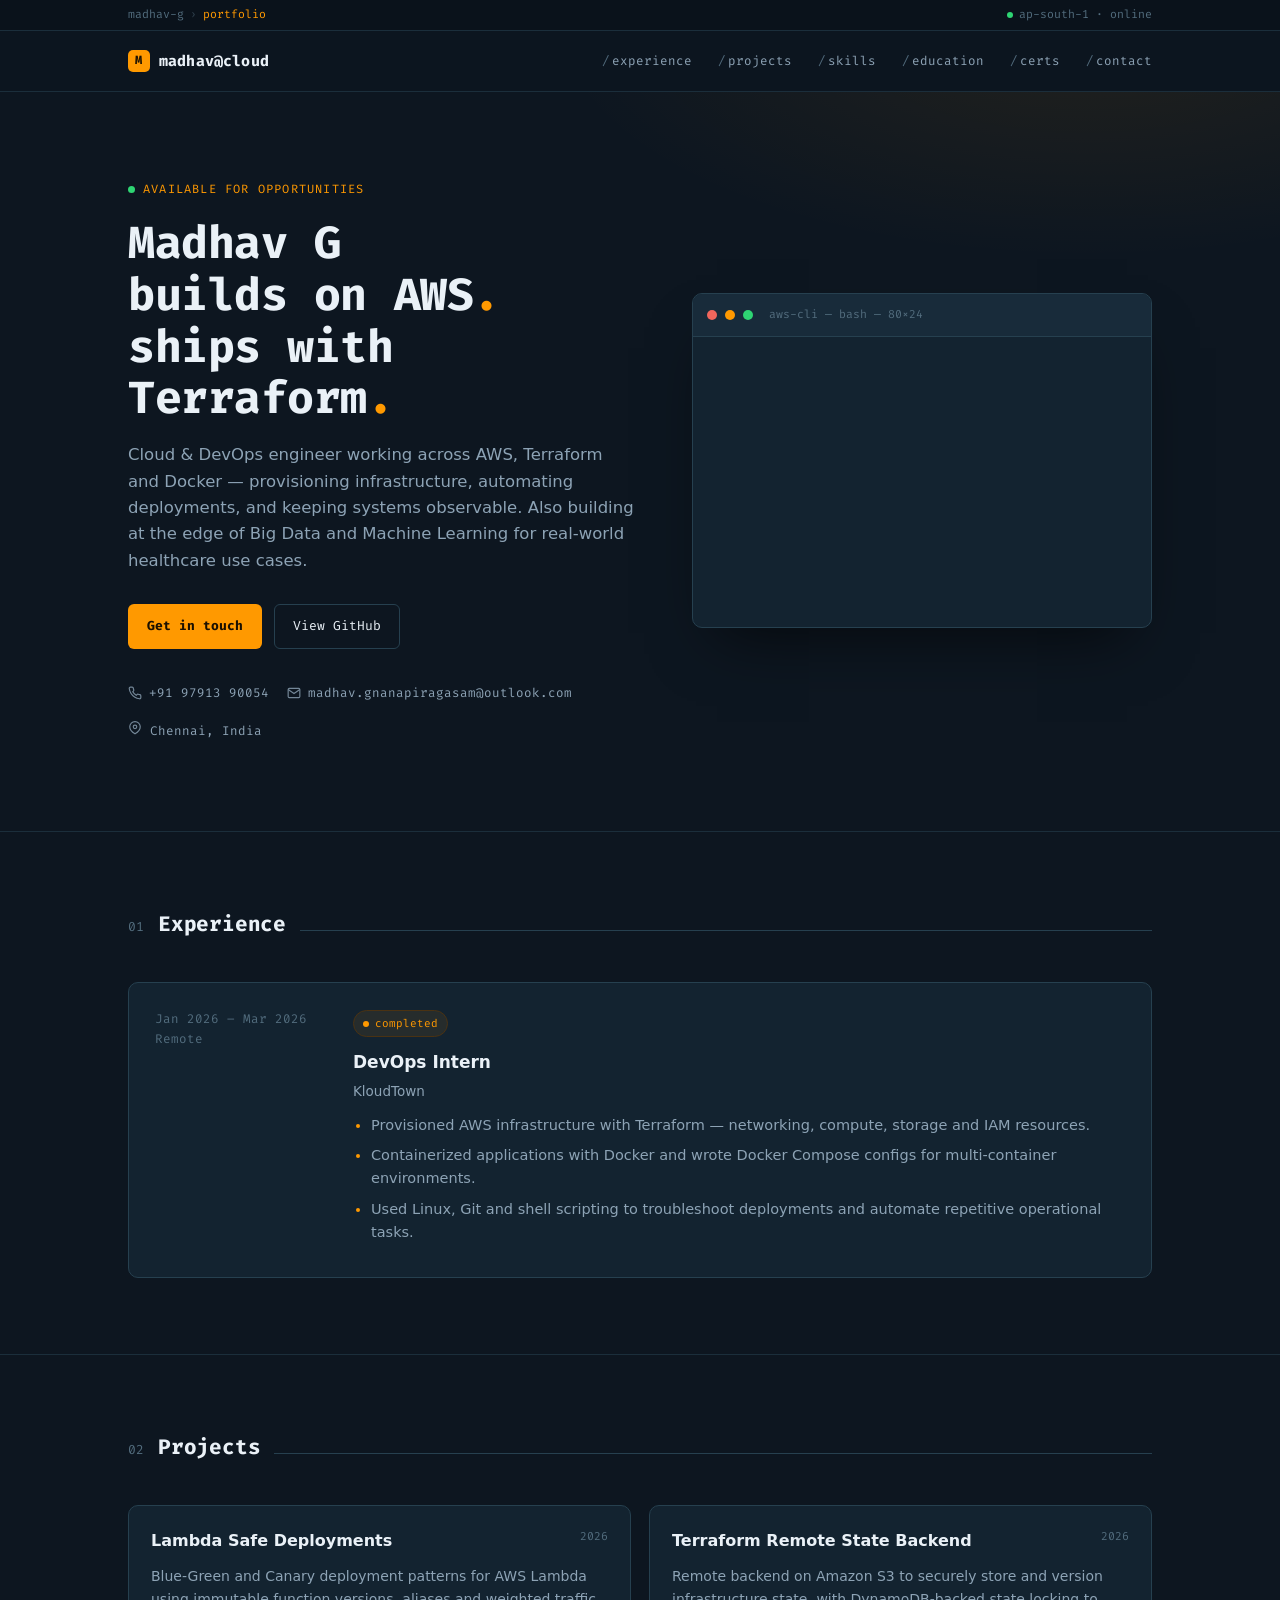
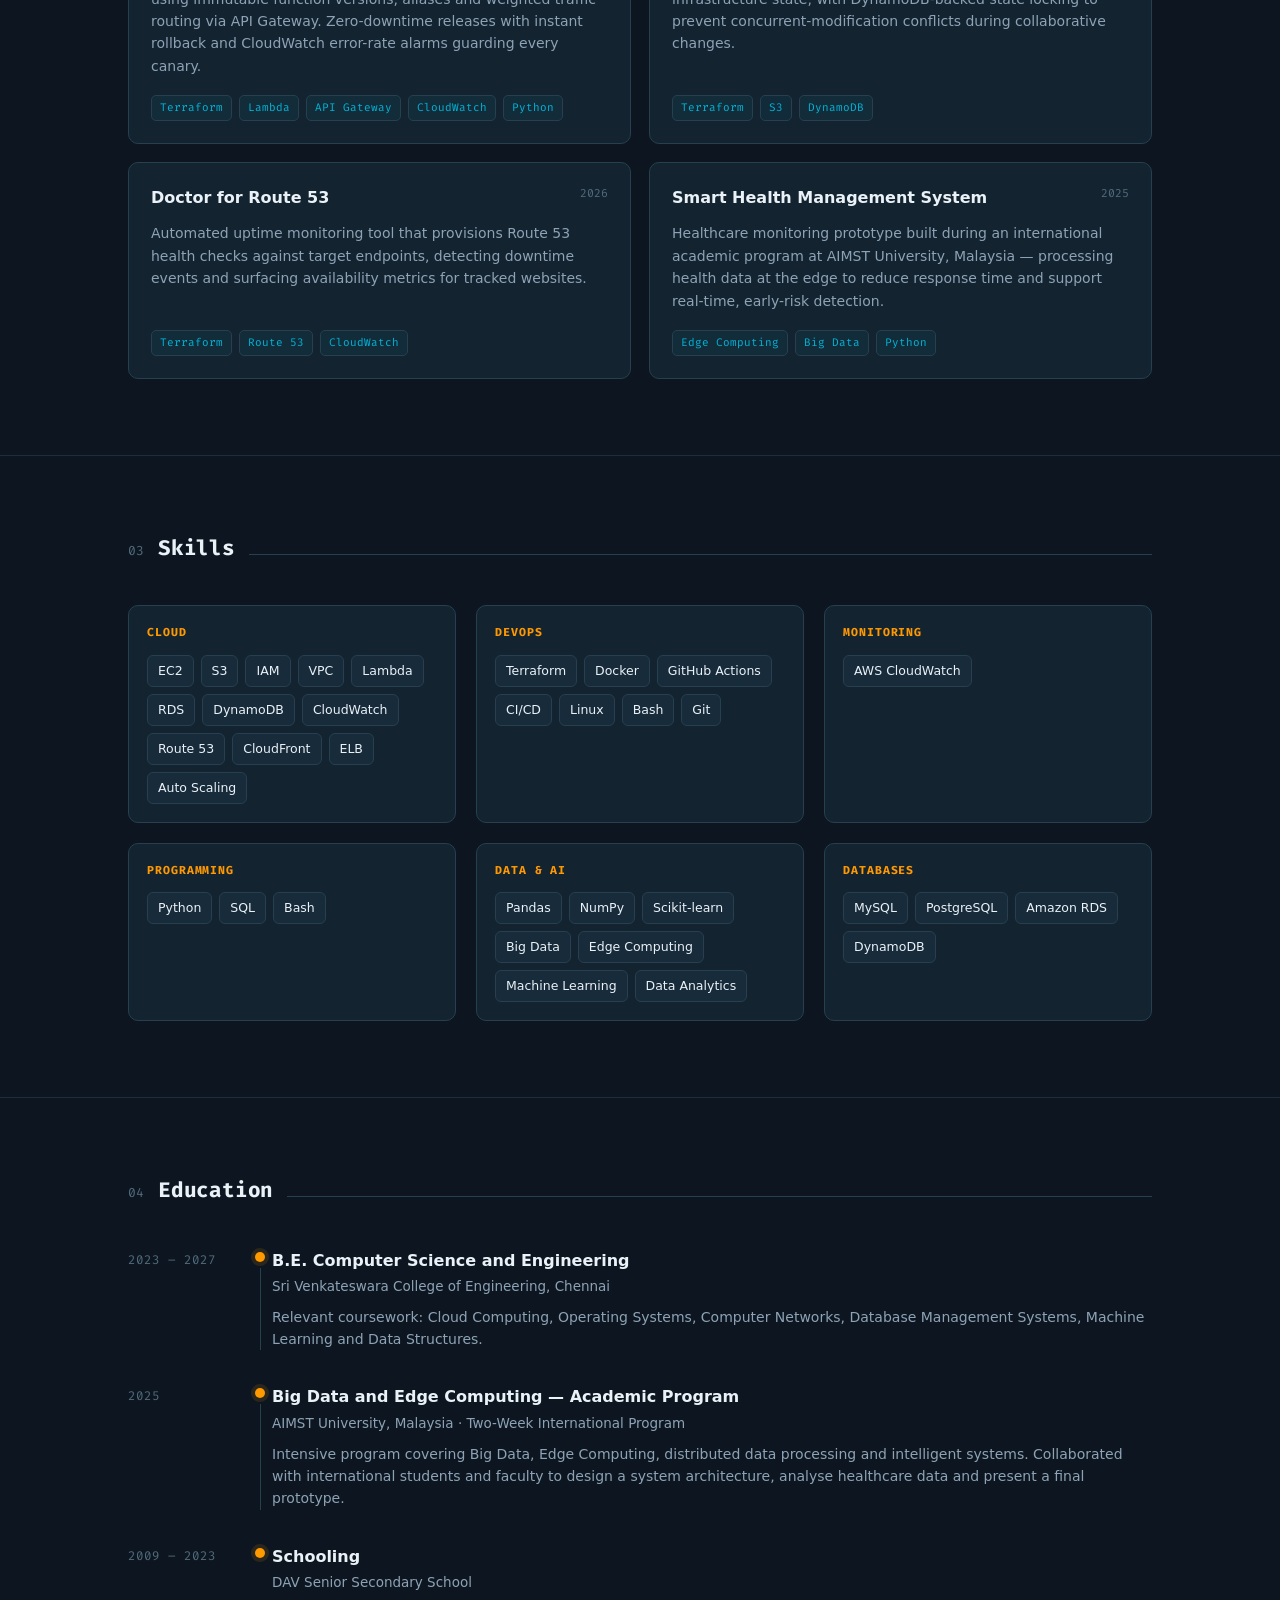
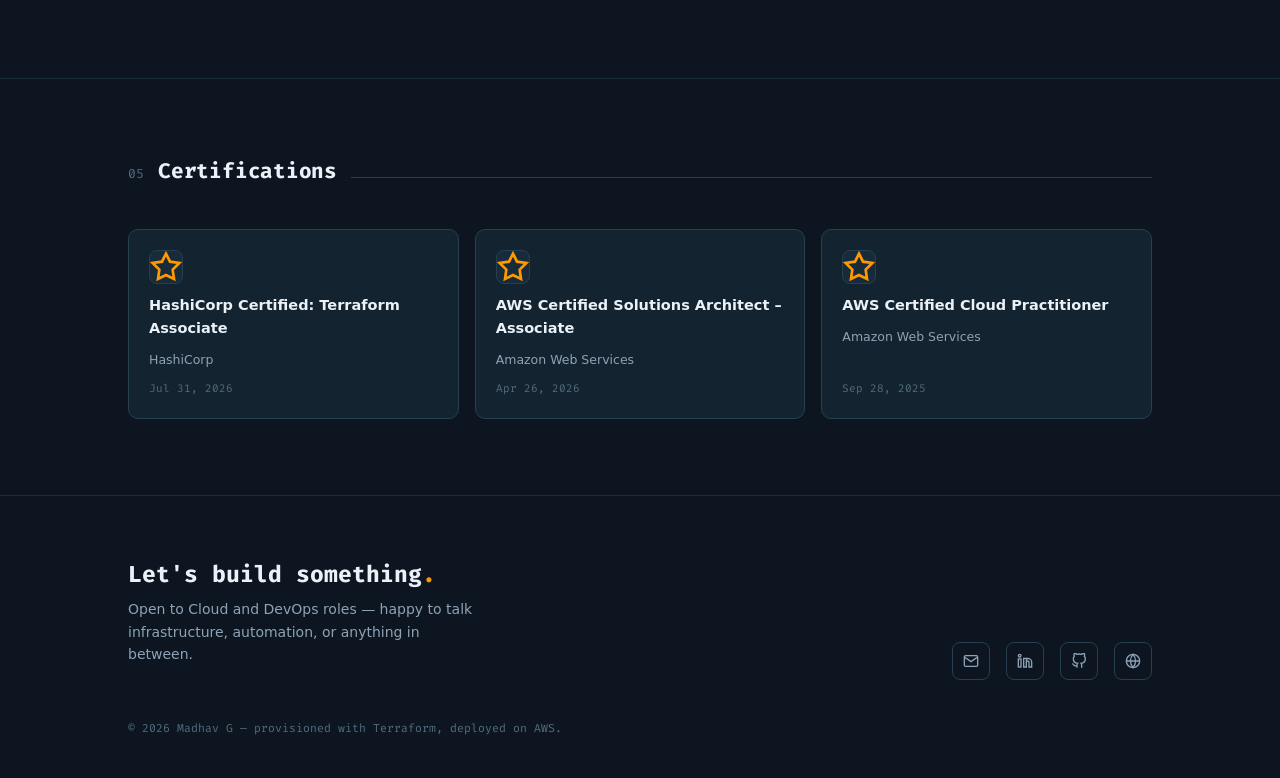
==== commit 08ab468e: "Update index.html" ====
--- a/index.html
+++ b/index.html
@@ -7,7 +7,7 @@
 <link rel="preconnect" href="https://fonts.googleapis.com">
 <link rel="preconnect" href="https://fonts.gstatic.com" crossorigin>
 <link href="https://fonts.googleapis.com/css2?family=Fira+Code:wght@400;500;600;700&family=IBM+Plex+Sans:wght@400;500;600;700&display=swap" rel="stylesheet">
-<link rel="stylesheet" href="style.css">
+<link rel="stylesheet" href="style_portfolio.css">
 </head>
 <body>
 
@@ -284,7 +284,7 @@
   </footer>
 </main>
 
-<script src="script.js"></script>
+<script src="script_portfolio.css"></script>
 
 </body>
 </html>
--- a/style_portfolio.css
+++ b/style_portfolio.css
@@ -0,0 +1,279 @@
+  :root{
+    --bg:#0D1620;
+    --bg-alt:#0A121B;
+    --surface:#132330;
+    --surface-2:#182B3A;
+    --border:#26404F;
+    --border-soft:#1B2E3B;
+    --text:#EAF1F7;
+    --text-muted:#8DA3B5;
+    --text-faint:#526C7D;
+    --orange:#FF9900;
+    --orange-dim:#4A3212;
+    --teal:#00B4D8;
+    --green:#2ED573;
+    --red:#F0665C;
+    --mono:'Fira Code', ui-monospace, monospace;
+    --sans:'IBM Plex Sans', system-ui, sans-serif;
+    --maxw:1080px;
+  }
+
+  *{box-sizing:border-box;}
+  html{scroll-behavior:smooth;}
+  body{
+    margin:0;
+    background:var(--bg);
+    color:var(--text);
+    font-family:var(--sans);
+    line-height:1.6;
+    -webkit-font-smoothing:antialiased;
+  }
+  a{color:inherit;}
+  ::selection{background:var(--orange-dim); color:var(--orange);}
+
+  :focus-visible{
+    outline:2px solid var(--orange);
+    outline-offset:3px;
+    border-radius:2px;
+  }
+
+  @media (prefers-reduced-motion: reduce){
+    *{animation-duration:0.01ms !important; animation-iteration-count:1 !important; transition-duration:0.01ms !important; scroll-behavior:auto !important;}
+  }
+
+  .wrap{max-width:var(--maxw); margin:0 auto; padding:0 28px;}
+
+  /* ---------- CONSOLE TOP BAR ---------- */
+  .console-bar{
+    background:var(--bg-alt); border-bottom:1px solid var(--border-soft);
+    font-family:var(--mono); font-size:11.5px; color:var(--text-faint);
+  }
+  .console-bar .wrap{display:flex; align-items:center; justify-content:space-between; height:30px;}
+  .breadcrumb span{color:var(--text-faint);}
+  .breadcrumb .sep{margin:0 6px; opacity:.5;}
+  .breadcrumb .cur{color:var(--orange);}
+  .region{display:flex; align-items:center; gap:6px;}
+  .region .d{width:6px;height:6px;border-radius:50%;background:var(--green);}
+
+  /* ---------- NAV ---------- */
+  header{
+    position:sticky; top:0; z-index:50;
+    background:rgba(13,22,32,0.86);
+    backdrop-filter:blur(10px);
+    border-bottom:1px solid var(--border-soft);
+  }
+  .navrow{
+    display:flex; align-items:center; justify-content:space-between;
+    height:60px;
+  }
+  .brand{
+    font-family:var(--mono); font-weight:700; font-size:15px;
+    letter-spacing:0.01em; text-decoration:none; color:var(--text);
+    display:flex; align-items:center; gap:9px;
+  }
+  .brand .box{
+    width:22px; height:22px; border-radius:5px; background:var(--orange);
+    display:flex; align-items:center; justify-content:center;
+    color:#1A1000; font-size:12px; font-weight:700;
+  }
+  nav.links{display:flex; gap:26px; font-family:var(--mono); font-size:12.5px; color:var(--text-muted);}
+  nav.links a{text-decoration:none; transition:color .15s ease;}
+  nav.links a:hover{color:var(--orange);}
+  nav.links a::before{content:'/'; color:var(--text-faint); margin-right:2px;}
+
+  @media (max-width:720px){
+    nav.links{display:none;}
+  }
+
+  /* ---------- HERO ---------- */
+  .hero{
+    padding:88px 0 90px;
+    border-bottom:1px solid var(--border-soft);
+    background:
+      radial-gradient(ellipse 900px 400px at 85% -10%, rgba(255,153,0,0.09), transparent 60%);
+  }
+  .hero-grid{
+    display:grid; grid-template-columns:1.05fr 0.95fr; gap:56px; align-items:center;
+  }
+  @media (max-width:900px){
+    .hero-grid{grid-template-columns:1fr; gap:44px;}
+  }
+  .eyebrow{
+    font-family:var(--mono); font-size:12px; letter-spacing:0.1em;
+    color:var(--orange); text-transform:uppercase; display:flex; align-items:center; gap:8px;
+    margin-bottom:18px;
+  }
+  .eyebrow .pulse{
+    width:7px; height:7px; border-radius:50%; background:var(--green);
+    box-shadow:0 0 0 0 rgba(46,213,115,0.6);
+    animation:pulse 2s infinite;
+  }
+  @keyframes pulse{
+    0%{box-shadow:0 0 0 0 rgba(46,213,115,0.55);}
+    70%{box-shadow:0 0 0 8px rgba(46,213,115,0);}
+    100%{box-shadow:0 0 0 0 rgba(46,213,115,0);}
+  }
+  h1.title{
+    font-family:var(--mono); font-weight:700; font-size:clamp(30px,4.2vw,45px);
+    line-height:1.15; margin:0 0 18px; letter-spacing:-0.01em;
+  }
+  h1.title .hl{color:var(--orange);}
+  .lede{
+    color:var(--text-muted); font-size:16.5px; max-width:52ch; margin:0 0 30px;
+  }
+  .cta-row{display:flex; flex-wrap:wrap; gap:12px; margin-bottom:34px;}
+  .btn{
+    font-family:var(--mono); font-size:13px; text-decoration:none;
+    padding:11px 18px; border-radius:6px; display:inline-flex; align-items:center; gap:8px;
+    transition:all .15s ease; border:1px solid transparent;
+  }
+  .btn-primary{background:var(--orange); color:#1A1000; font-weight:700;}
+  .btn-primary:hover{background:#FFAD33; transform:translateY(-1px);}
+  .btn-ghost{border:1px solid var(--border); color:var(--text);}
+  .btn-ghost:hover{border-color:var(--orange); color:var(--orange);}
+
+  .contact-strip{display:flex; flex-wrap:wrap; gap:18px; font-family:var(--mono); font-size:12.5px; color:var(--text-muted);}
+  .contact-strip a{text-decoration:none; display:flex; align-items:center; gap:7px;}
+  .contact-strip a:hover{color:var(--orange);}
+  .contact-strip svg{width:14px; height:14px; opacity:0.8;}
+
+  /* ---------- TERMINAL ---------- */
+  .term{
+    background:var(--surface); border:1px solid var(--border); border-radius:10px;
+    overflow:hidden; box-shadow:0 30px 60px -25px rgba(0,0,0,0.65);
+  }
+  .term-bar{
+    display:flex; align-items:center; gap:8px; padding:12px 14px;
+    background:var(--surface-2); border-bottom:1px solid var(--border);
+  }
+  .term-dot{width:10px; height:10px; border-radius:50%;}
+  .term-title{
+    margin-left:8px; font-family:var(--mono); font-size:11.5px; color:var(--text-faint);
+  }
+  .term-body{
+    padding:20px 18px; font-family:var(--mono); font-size:12.8px; min-height:290px;
+    color:var(--text-muted); white-space:pre-wrap;
+  }
+  .term-body .prompt{color:var(--orange);}
+  .term-body .ok{color:var(--green);}
+  .term-body .warn{color:var(--orange);}
+  .term-body .key{color:var(--teal);}
+  .term-body .line{opacity:0; animation:reveal 0.4s ease forwards;}
+  @keyframes reveal{ to{opacity:1;} }
+  .cursor{display:inline-block; width:7px; height:14px; background:var(--orange); vertical-align:middle; animation:blink 1s step-end infinite;}
+  @keyframes blink{ 50%{opacity:0;} }
+
+  /* ---------- SECTIONS ---------- */
+  section{padding:76px 0; border-bottom:1px solid var(--border-soft);}
+  .sec-head{display:flex; align-items:baseline; gap:14px; margin-bottom:40px;}
+  .sec-num{font-family:var(--mono); color:var(--text-faint); font-size:13px;}
+  h2.sec-title{
+    font-family:var(--mono); font-size:21px; font-weight:700; margin:0;
+    letter-spacing:-0.01em;
+  }
+  .sec-line{flex:1; height:1px; background:var(--border);}
+
+  /* ---------- EXPERIENCE ---------- */
+  .job{
+    display:grid; grid-template-columns:170px 1fr; gap:28px;
+    padding:26px; background:var(--surface); border:1px solid var(--border); border-radius:10px;
+  }
+  @media (max-width:640px){ .job{grid-template-columns:1fr; gap:10px;} }
+  .job-meta{font-family:var(--mono); font-size:12.5px; color:var(--text-faint);}
+  .status-chip{
+    display:inline-flex; align-items:center; gap:6px; font-family:var(--mono); font-size:11px;
+    color:var(--orange); border:1px solid var(--orange-dim); background:rgba(255,153,0,0.08);
+    padding:4px 9px; border-radius:20px; margin-bottom:10px; width:fit-content;
+  }
+  .status-chip .d{width:6px; height:6px; border-radius:50%; background:var(--orange);}
+  .job h3{margin:2px 0 4px; font-size:17px; font-family:var(--sans);}
+  .job .org{color:var(--text-muted); font-size:13.5px; margin-bottom:12px;}
+  .job ul{margin:0; padding-left:18px; color:var(--text-muted); font-size:14.5px;}
+  .job li{margin-bottom:7px;}
+  .job li::marker{color:var(--orange);}
+
+  /* ---------- PROJECTS ---------- */
+  .proj-grid{display:grid; grid-template-columns:1fr 1fr; gap:18px;}
+  @media (max-width:760px){ .proj-grid{grid-template-columns:1fr;} }
+  .card{
+    background:var(--surface); border:1px solid var(--border); border-radius:10px;
+    padding:22px; display:flex; flex-direction:column; gap:12px;
+    transition:border-color .15s ease, transform .15s ease;
+  }
+  .card:hover{border-color:var(--orange-dim); transform:translateY(-2px);}
+  .card-top{display:flex; justify-content:space-between; align-items:flex-start; gap:10px;}
+  .card h3{margin:0; font-size:16px; font-family:var(--sans);}
+  .card .yr{font-family:var(--mono); font-size:11.5px; color:var(--text-faint); white-space:nowrap;}
+  .card p{margin:0; color:var(--text-muted); font-size:14px;}
+  .tags{display:flex; flex-wrap:wrap; gap:7px; margin-top:auto; padding-top:6px;}
+  .tag{
+    font-family:var(--mono); font-size:11px; color:var(--teal);
+    border:1px solid var(--border); padding:3px 8px; border-radius:5px;
+    background:rgba(0,180,216,0.06);
+  }
+
+  /* ---------- SKILLS ---------- */
+  .skill-groups{display:grid; grid-template-columns:repeat(3,1fr); gap:20px;}
+  @media (max-width:760px){ .skill-groups{grid-template-columns:1fr 1fr;} }
+  @media (max-width:520px){ .skill-groups{grid-template-columns:1fr;} }
+  .skill-cat{background:var(--surface); border:1px solid var(--border); border-radius:10px; padding:18px;}
+  .skill-cat h4{
+    font-family:var(--mono); font-size:11.5px; letter-spacing:0.08em; text-transform:uppercase;
+    color:var(--orange); margin:0 0 12px;
+  }
+  .skill-cat .chips{display:flex; flex-wrap:wrap; gap:7px;}
+  .chip{
+    font-size:12.5px; font-family:var(--sans); color:var(--text); background:var(--surface-2); border:1px solid var(--border);
+    padding:5px 10px; border-radius:6px;
+  }
+
+  /* ---------- EDUCATION timeline ---------- */
+  .timeline{display:flex; flex-direction:column; gap:0;}
+  .tl-item{
+    display:grid; grid-template-columns:120px 24px 1fr; gap:0;
+    padding-bottom:34px;
+  }
+  .tl-item:last-child{padding-bottom:0;}
+  .tl-date{font-family:var(--mono); font-size:12.5px; color:var(--text-faint); padding-top:2px;}
+  .tl-rail{display:flex; flex-direction:column; align-items:center;}
+  .tl-node{width:10px; height:10px; border-radius:50%; background:var(--orange); margin-top:4px; box-shadow:0 0 0 4px rgba(255,153,0,0.12);}
+  .tl-bar{flex:1; width:1px; background:var(--border); margin-top:6px;}
+  .tl-item:last-child .tl-bar{display:none;}
+  .tl-content h3{margin:0 0 3px; font-size:16px; font-family:var(--sans);}
+  .tl-content .org{color:var(--text-muted); font-size:13.5px; margin-bottom:8px;}
+  .tl-content p{margin:0; color:var(--text-muted); font-size:14px;}
+  @media (max-width:600px){
+    .tl-item{grid-template-columns:80px 20px 1fr;}
+  }
+
+  /* ---------- CERTS ---------- */
+  .cert-row{display:grid; grid-template-columns:repeat(3,1fr); gap:16px;}
+  @media (max-width:760px){ .cert-row{grid-template-columns:1fr;} }
+  .cert{
+    background:var(--surface); border:1px solid var(--border); border-radius:10px; padding:20px;
+    display:flex; flex-direction:column; gap:10px;
+  }
+  .cert-badge{
+    width:34px; height:34px; border-radius:8px; background:var(--surface-2);
+    display:flex; align-items:center; justify-content:center; color:var(--orange);
+    border:1px solid var(--border);
+  }
+  .cert h4{margin:0; font-size:14.5px; font-family:var(--sans);}
+  .cert .issuer{font-size:12.5px; color:var(--text-muted);}
+  .cert .date{font-family:var(--mono); font-size:11px; color:var(--text-faint); margin-top:auto;}
+
+  /* ---------- FOOTER ---------- */
+  footer{padding:60px 0 40px;}
+  .foot-grid{display:flex; justify-content:space-between; align-items:flex-end; flex-wrap:wrap; gap:24px;}
+  .foot-title{font-family:var(--mono); font-size:23px; font-weight:700;}
+  .foot-title .hl{color:var(--orange);}
+  .foot-sub{color:var(--text-muted); font-size:14px; margin-top:6px; max-width:40ch;}
+  .foot-links{display:flex; gap:16px;}
+  .icon-btn{
+    width:38px; height:38px; border-radius:8px; border:1px solid var(--border);
+    display:flex; align-items:center; justify-content:center; text-decoration:none;
+    color:var(--text-muted); transition:all .15s ease;
+  }
+  .icon-btn:hover{border-color:var(--orange); color:var(--orange); transform:translateY(-2px);}
+  .icon-btn svg{width:16px; height:16px;}
+  .copyright{font-family:var(--mono); font-size:11.5px; color:var(--text-faint); margin-top:40px;}
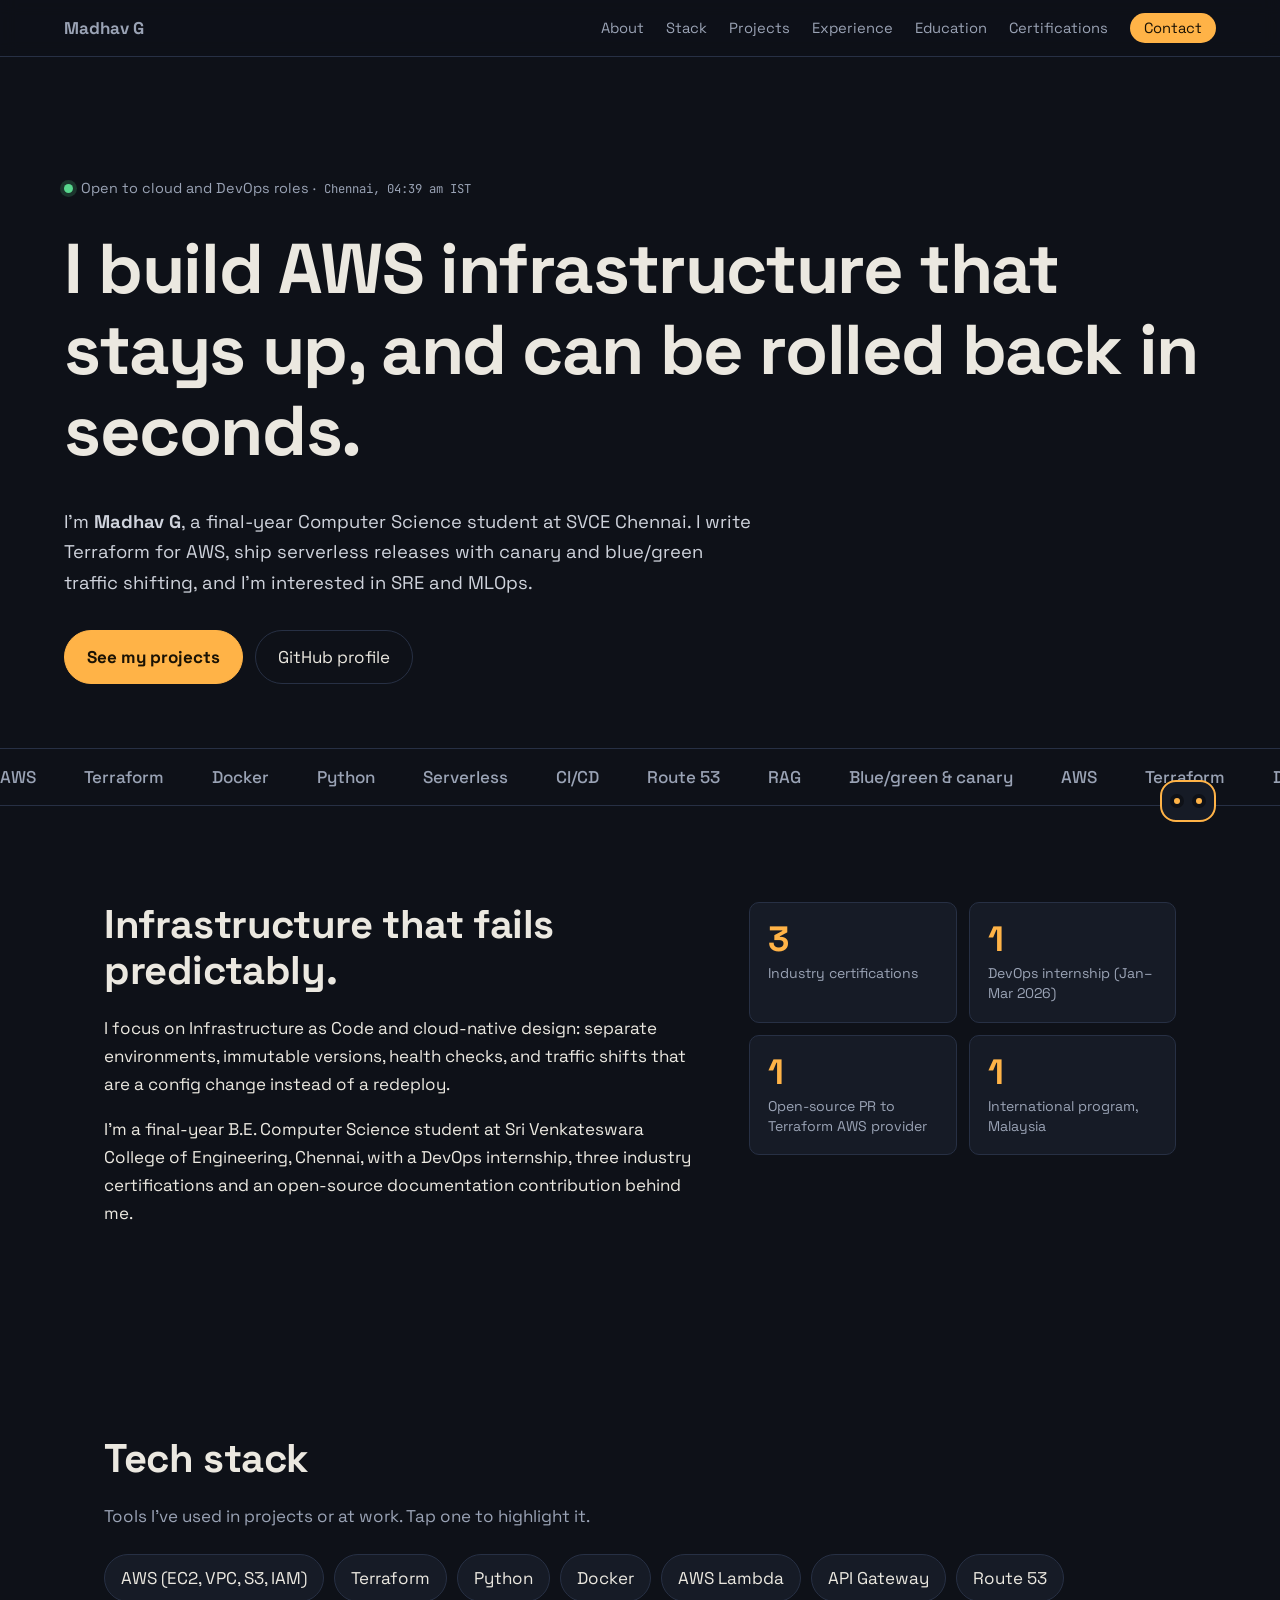
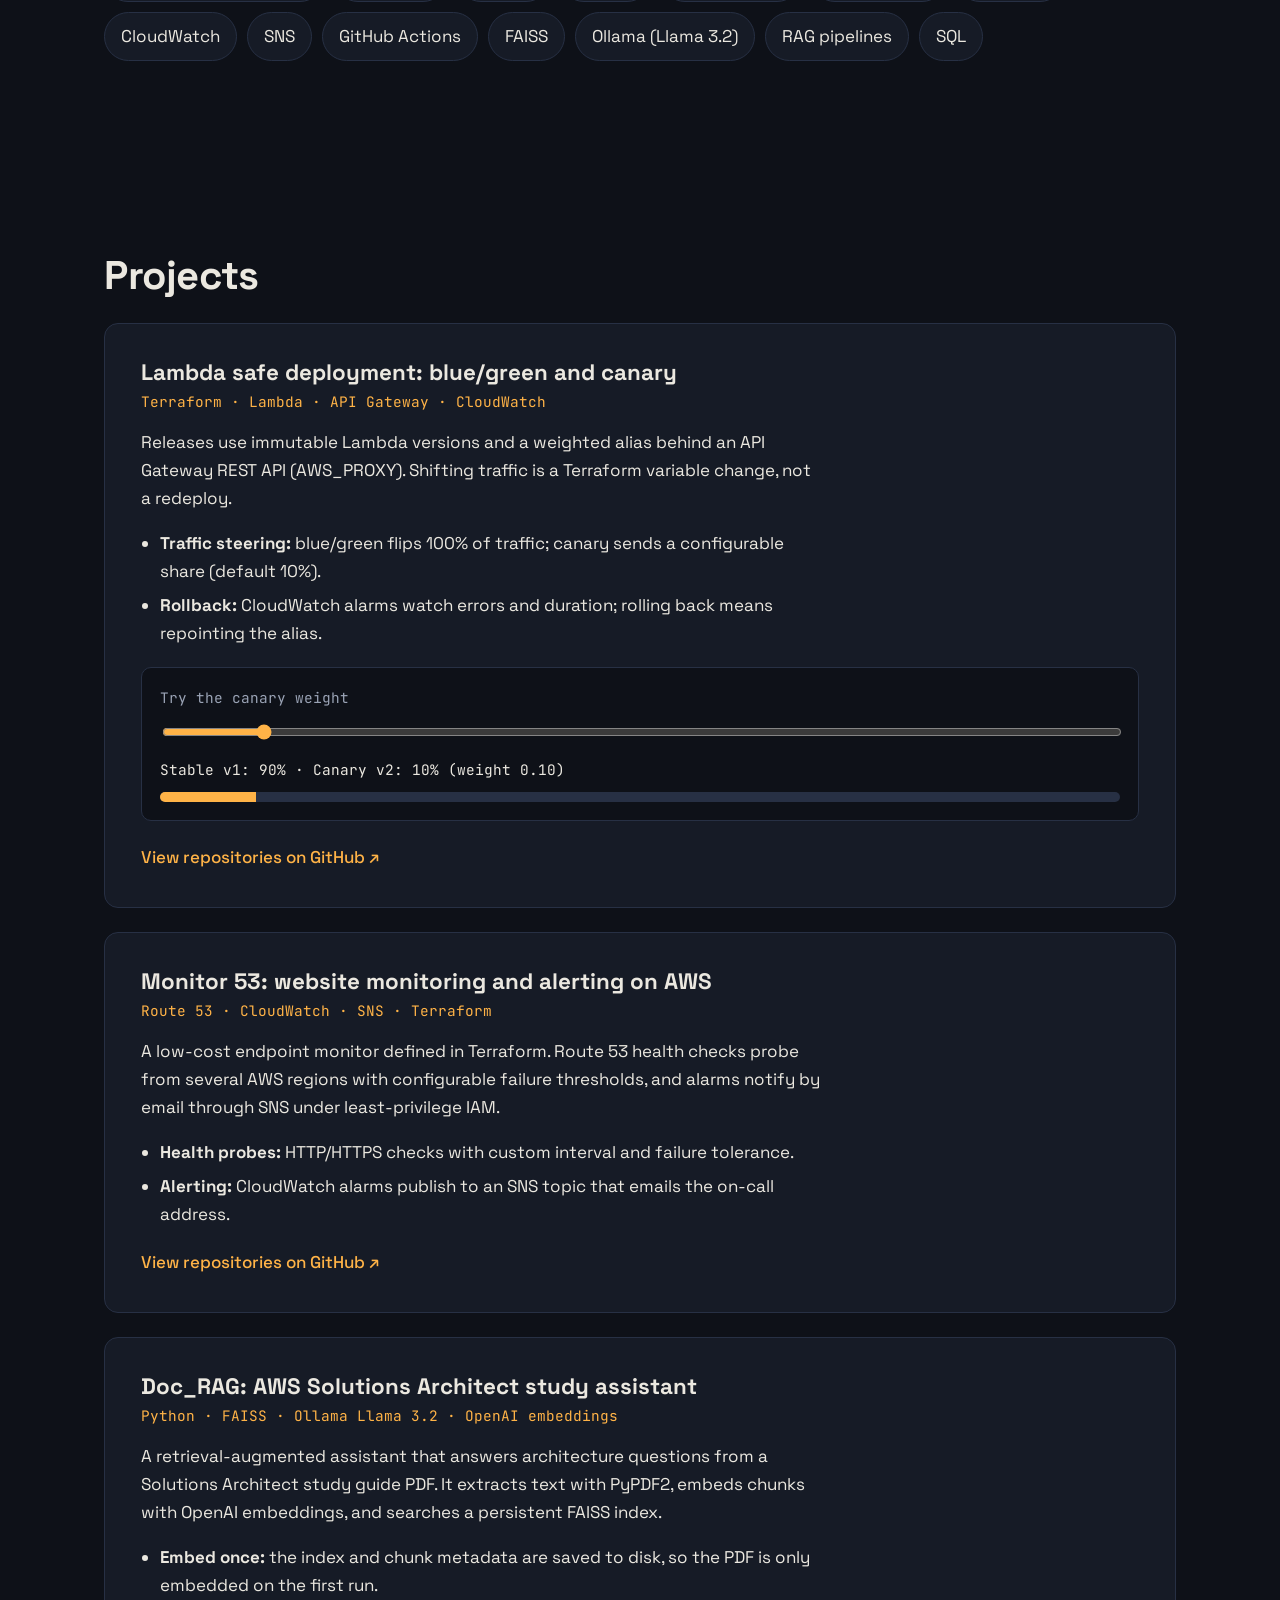
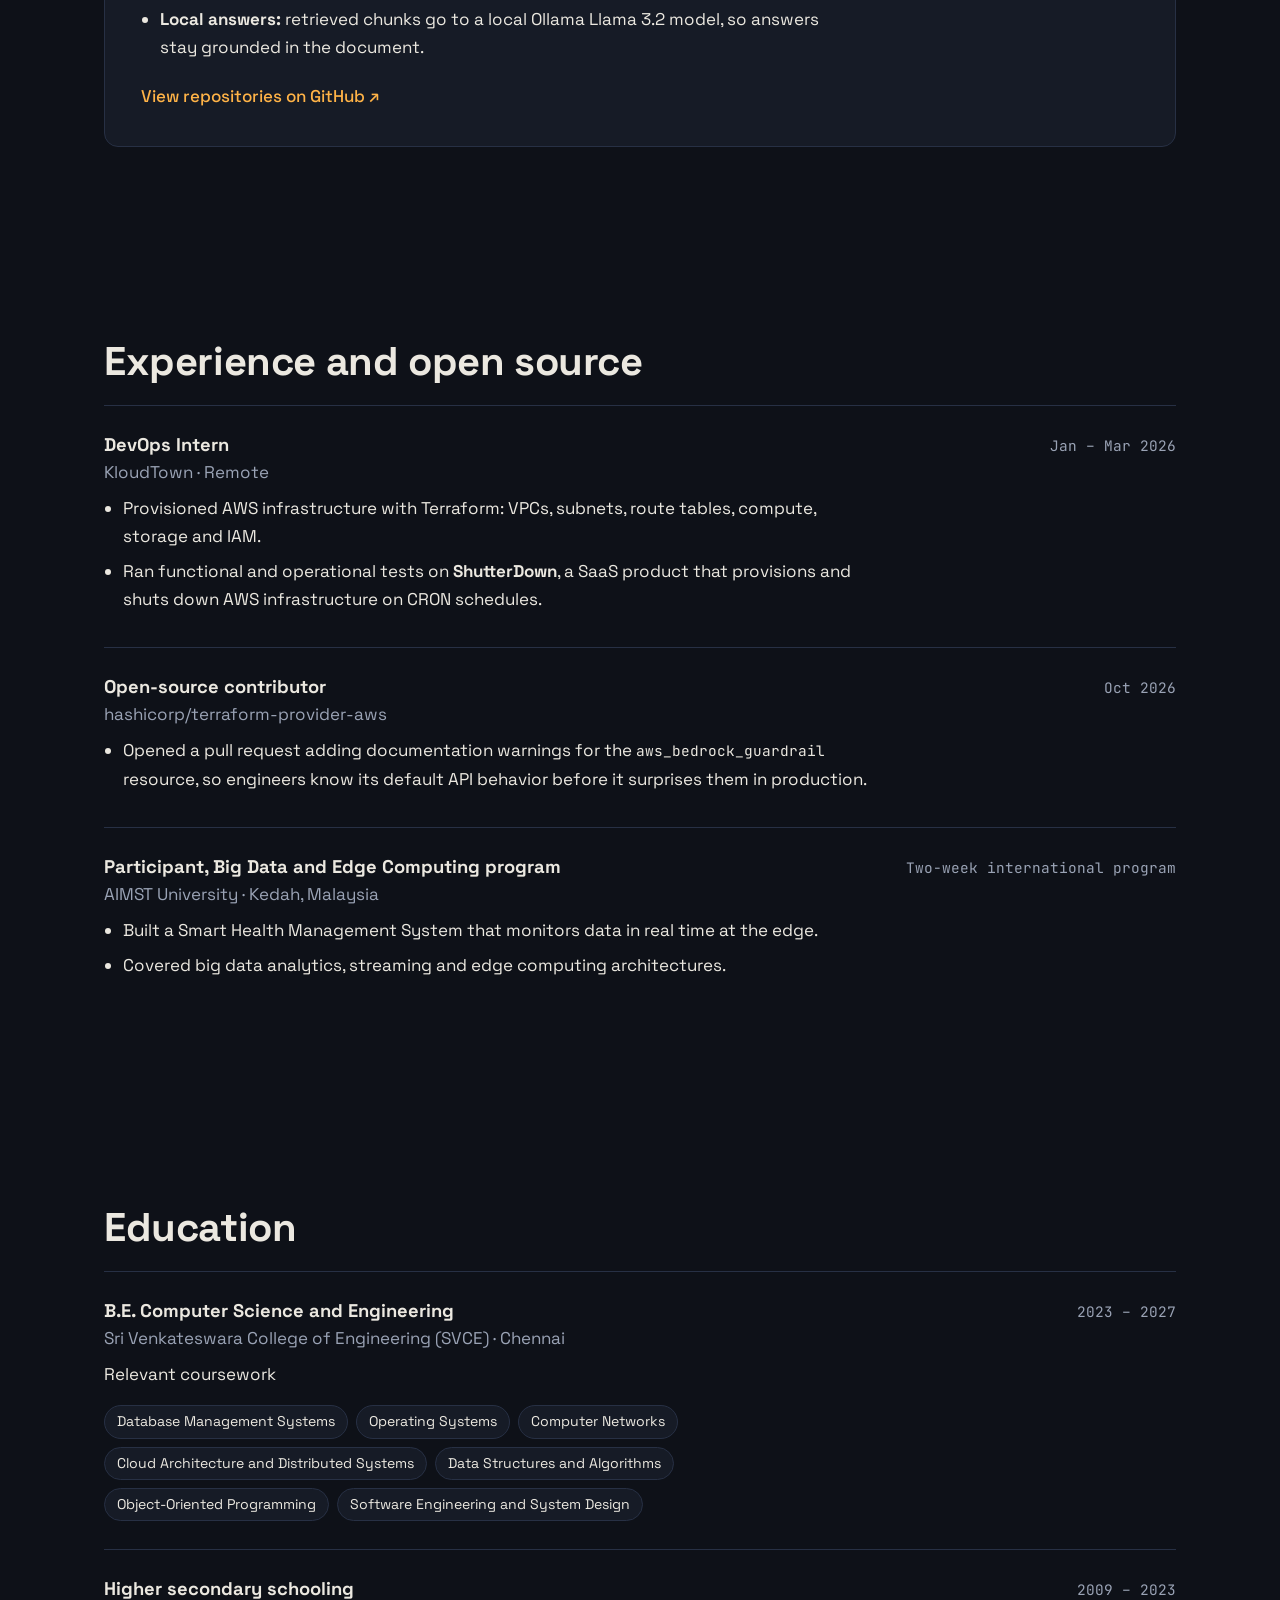
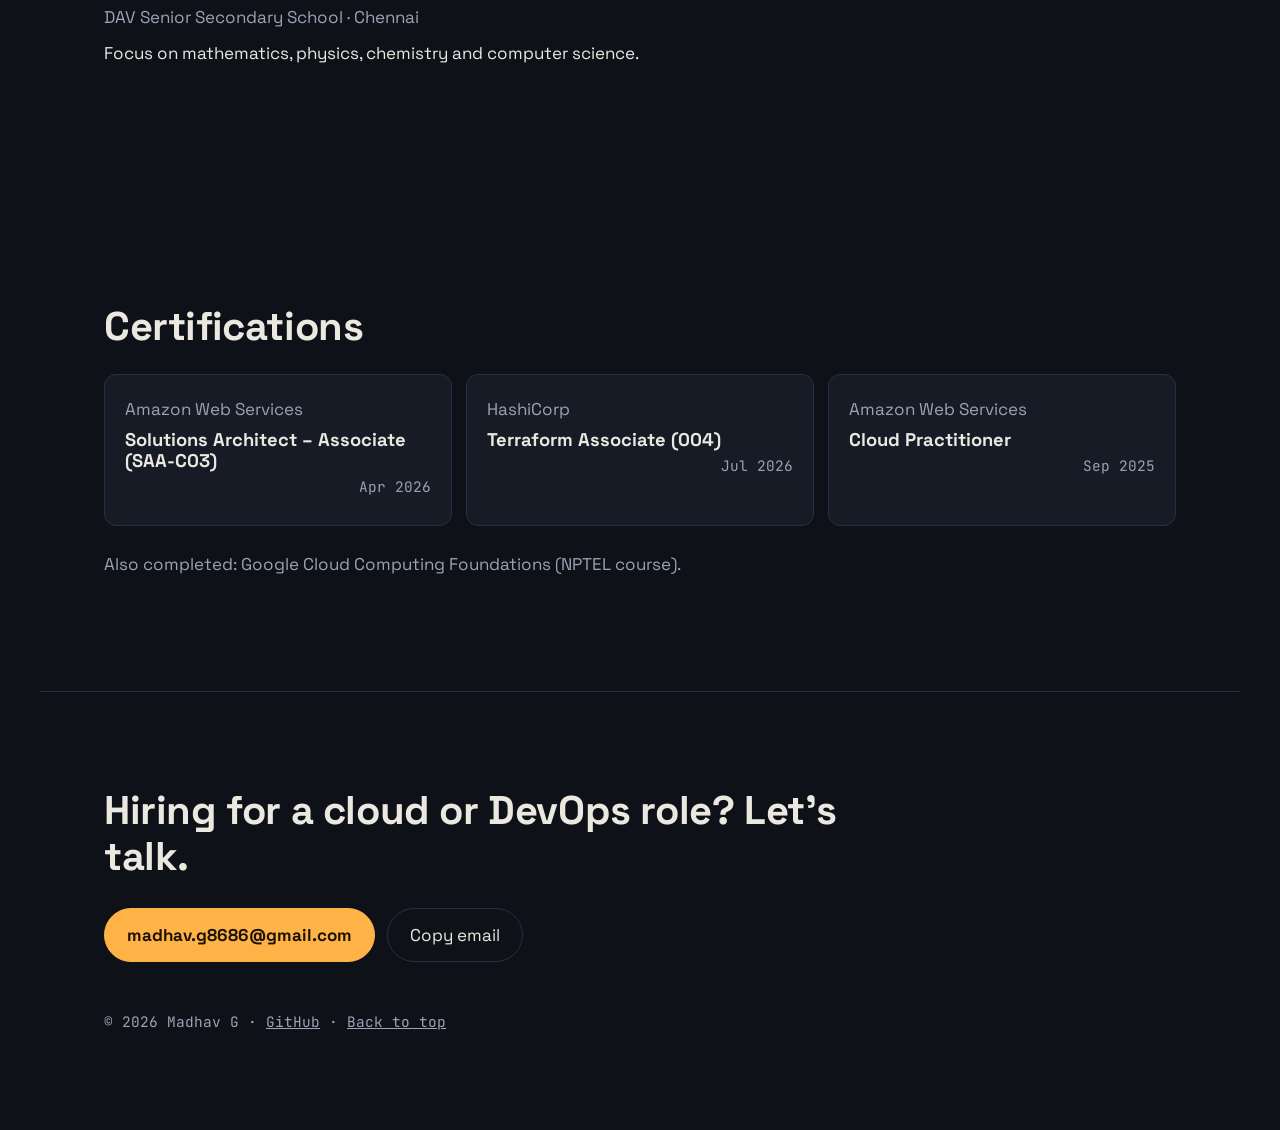
==== commit efe12ba7: "Add files via upload" ====
--- a/index.html
+++ b/index.html
@@ -2,289 +2,218 @@
 <html lang="en">
 <head>
 <meta charset="UTF-8">
-<meta name="viewport" content="width=device-width, initial-scale=1.0">
-<title>Madhav G — Cloud &amp; DevOps Engineer</title>
+<meta name="viewport" content="width=device-width, initial-scale=1">
+<title>Madhav G — Cloud &amp; DevOps Engineer (Fresher) | AWS · Terraform · Python</title>
+<meta name="description" content="Portfolio of Madhav G, final-year CSE student and DevOps intern graduate focused on AWS, Terraform, serverless systems and RAG pipelines.">
+<meta name="author" content="Madhav G">
+<meta property="og:type" content="website">
+<meta property="og:title" content="Madhav G — Cloud &amp; DevOps Engineer">
+<meta property="og:description" content="AWS, Terraform and serverless projects by a final-year CSE student.">
+<meta property="og:url" content="https://madhavg8686.github.io/Portfolio">
 <link rel="preconnect" href="https://fonts.googleapis.com">
 <link rel="preconnect" href="https://fonts.gstatic.com" crossorigin>
-<link href="https://fonts.googleapis.com/css2?family=Fira+Code:wght@400;500;600;700&family=IBM+Plex+Sans:wght@400;500;600;700&display=swap" rel="stylesheet">
-<link rel="stylesheet" href="style_portfolio.css">
+<link rel="stylesheet" href="https://fonts.googleapis.com/css2?family=Space+Grotesk:wght@400;500;700&family=JetBrains+Mono:wght@400;600&display=swap">
+<link rel="stylesheet" href="style.css">
+<script>
+  // Show the loader only on the first visit of a session, and never for reduced-motion users.
+  try {
+    if (!sessionStorage.getItem('seen') && !matchMedia('(prefers-reduced-motion: reduce)').matches) {
+      document.documentElement.classList.add('is-loading');
+    }
+  } catch (e) {}
+</script>
 </head>
 <body>
-
-<div class="console-bar">
-  <div class="wrap">
-    <div class="breadcrumb"><span>madhav-g</span><span class="sep">›</span><span class="cur">portfolio</span></div>
-    <div class="region"><span class="d"></span> ap-south-1 · online</div>
-  </div>
+<a class="skip" href="#about">Skip to content</a>
+
+<div class="loader" id="loader" aria-hidden="true">
+  <span class="loader-name">Madhav G</span>
+  <div class="loader-bar"><i id="loader-fill"></i></div>
+  <span class="mono" id="loader-pct">0%</span>
+  <button type="button" class="loader-skip" id="loader-skip">Skip</button>
 </div>
 
-<header>
-  <div class="wrap navrow">
-    <a class="brand" href="#top"><span class="box">M</span> madhav@cloud</a>
-    <nav class="links">
-      <a href="#experience">experience</a>
-      <a href="#projects">projects</a>
-      <a href="#skills">skills</a>
-      <a href="#education">education</a>
-      <a href="#certs">certs</a>
-      <a href="#contact">contact</a>
-    </nav>
-  </div>
+<div class="droid" id="droid" aria-hidden="true">
+  <div class="droid-bubble" id="droid-bubble">Cloud Sentinel online</div>
+  <div class="droid-head"><div class="droid-eye"><i></i></div><div class="droid-eye"><i></i></div></div>
+</div>
+
+<header class="site-header">
+  <a href="#top" class="logo">Madhav G</a>
+  <nav aria-label="Primary">
+    <ul>
+      <li><a href="#about">About</a></li>
+      <li><a href="#stack">Stack</a></li>
+      <li><a href="#work">Projects</a></li>
+      <li><a href="#experience">Experience</a></li>
+      <li><a href="#education">Education</a></li>
+      <li><a href="#certifications">Certifications</a></li>
+      <li><a href="#contact" class="pill">Contact</a></li>
+    </ul>
+  </nav>
 </header>
 
 <main id="top">
   <section class="hero">
-    <div class="wrap hero-grid">
+    <p class="status"><span class="dot"></span>Open to cloud and DevOps roles · <span class="mono" id="clock">Chennai, IST</span></p>
+    <h1>I build AWS infrastructure that stays up, and can be rolled back in seconds.</h1>
+    <p class="lead">I'm <strong>Madhav G</strong>, a final-year Computer Science student at SVCE Chennai. I write Terraform for AWS, ship serverless releases with canary and blue/green traffic shifting, and I'm interested in SRE and MLOps.</p>
+    <div class="actions">
+      <a href="#work" class="btn primary">See my projects</a>
+      <a href="https://github.com/madhavg8686" target="_blank" rel="noopener noreferrer" class="btn">GitHub profile<span class="sr"> (opens in new tab)</span></a>
+    </div>
+  </section>
+
+  <div class="strip" aria-hidden="true"><div class="strip-track">
+    <span>AWS</span><span>Terraform</span><span>Docker</span><span>Python</span><span>Serverless</span><span>CI/CD</span><span>Route 53</span><span>RAG</span><span>Blue/green &amp; canary</span>
+    <span>AWS</span><span>Terraform</span><span>Docker</span><span>Python</span><span>Serverless</span><span>CI/CD</span><span>Route 53</span><span>RAG</span><span>Blue/green &amp; canary</span>
+  </div></div>
+
+  <section class="section about" id="about">
+    <div>
+      <h2>Infrastructure that fails predictably.</h2>
+      <p>I focus on Infrastructure as Code and cloud-native design: separate environments, immutable versions, health checks, and traffic shifts that are a config change instead of a redeploy.</p>
+      <p>I'm a final-year B.E. Computer Science student at Sri Venkateswara College of Engineering, Chennai, with a DevOps internship, three industry certifications and an open-source documentation contribution behind me.</p>
+    </div>
+    <dl class="facts">
+      <div><dt>3</dt><dd>Industry certifications</dd></div>
+      <div><dt>1</dt><dd>DevOps internship (Jan–Mar 2026)</dd></div>
+      <div><dt>1</dt><dd>Open-source PR to Terraform AWS provider</dd></div>
+      <div><dt>1</dt><dd>International program, Malaysia</dd></div>
+    </dl>
+  </section>
+
+  <section class="section" id="stack">
+    <h2>Tech stack</h2>
+    <p class="sub">Tools I've used in projects or at work. Tap one to highlight it.</p>
+    <ul class="pills" id="pills">
+      <li><button type="button">AWS (EC2, VPC, S3, IAM)</button></li>
+      <li><button type="button">Terraform</button></li>
+      <li><button type="button">Python</button></li>
+      <li><button type="button">Docker</button></li>
+      <li><button type="button">AWS Lambda</button></li>
+      <li><button type="button">API Gateway</button></li>
+      <li><button type="button">Route 53</button></li>
+      <li><button type="button">CloudWatch</button></li>
+      <li><button type="button">SNS</button></li>
+      <li><button type="button">GitHub Actions</button></li>
+      <li><button type="button">FAISS</button></li>
+      <li><button type="button">Ollama (Llama 3.2)</button></li>
+      <li><button type="button">RAG pipelines</button></li>
+      <li><button type="button">SQL</button></li>
+    </ul>
+  </section>
+
+  <section class="section" id="work">
+    <h2>Projects</h2>
+    <!-- Replace each repo link below with the specific repository URL. -->
+    <article class="card">
+      <h3>Lambda safe deployment: blue/green and canary</h3>
+      <p class="tags mono">Terraform · Lambda · API Gateway · CloudWatch</p>
+      <p>Releases use immutable Lambda versions and a weighted alias behind an API Gateway REST API (AWS_PROXY). Shifting traffic is a Terraform variable change, not a redeploy.</p>
+      <ul>
+        <li><strong>Traffic steering:</strong> blue/green flips 100% of traffic; canary sends a configurable share (default 10%).</li>
+        <li><strong>Rollback:</strong> CloudWatch alarms watch errors and duration; rolling back means repointing the alias.</li>
+      </ul>
+      <div class="lab">
+        <label for="canary" class="mono">Try the canary weight</label>
+        <input type="range" id="canary" min="0" max="100" step="5" value="10" aria-describedby="canary-out">
+        <p id="canary-out" class="mono" aria-live="polite"></p>
+        <div class="split" aria-hidden="true"><i id="split-v2"></i></div>
+      </div>
+      <a class="link" href="https://github.com/madhavg8686?tab=repositories" target="_blank" rel="noopener noreferrer">View repositories on GitHub<span class="sr"> (opens in new tab)</span> ↗</a>
+    </article>
+
+    <article class="card">
+      <h3>Monitor 53: website monitoring and alerting on AWS</h3>
+      <p class="tags mono">Route 53 · CloudWatch · SNS · Terraform</p>
+      <p>A low-cost endpoint monitor defined in Terraform. Route 53 health checks probe from several AWS regions with configurable failure thresholds, and alarms notify by email through SNS under least-privilege IAM.</p>
+      <ul>
+        <li><strong>Health probes:</strong> HTTP/HTTPS checks with custom interval and failure tolerance.</li>
+        <li><strong>Alerting:</strong> CloudWatch alarms publish to an SNS topic that emails the on-call address.</li>
+      </ul>
+      <a class="link" href="https://github.com/madhavg8686?tab=repositories" target="_blank" rel="noopener noreferrer">View repositories on GitHub<span class="sr"> (opens in new tab)</span> ↗</a>
+    </article>
+
+    <article class="card">
+      <h3>Doc_RAG: AWS Solutions Architect study assistant</h3>
+      <p class="tags mono">Python · FAISS · Ollama Llama 3.2 · OpenAI embeddings</p>
+      <p>A retrieval-augmented assistant that answers architecture questions from a Solutions Architect study guide PDF. It extracts text with PyPDF2, embeds chunks with OpenAI embeddings, and searches a persistent FAISS index.</p>
+      <ul>
+        <li><strong>Embed once:</strong> the index and chunk metadata are saved to disk, so the PDF is only embedded on the first run.</li>
+        <li><strong>Local answers:</strong> retrieved chunks go to a local Ollama Llama 3.2 model, so answers stay grounded in the document.</li>
+      </ul>
+      <a class="link" href="https://github.com/madhavg8686?tab=repositories" target="_blank" rel="noopener noreferrer">View repositories on GitHub<span class="sr"> (opens in new tab)</span> ↗</a>
+    </article>
+  </section>
+
+  <section class="section" id="experience">
+    <h2>Experience and open source</h2>
+    <div class="row">
+      <div><h3>DevOps Intern</h3><p class="org">KloudTown · Remote</p></div>
+      <p class="date mono">Jan – Mar 2026</p>
+      <ul>
+        <li>Provisioned AWS infrastructure with Terraform: VPCs, subnets, route tables, compute, storage and IAM.</li>
+        <li>Ran functional and operational tests on <strong>ShutterDown</strong>, a SaaS product that provisions and shuts down AWS infrastructure on CRON schedules.</li>
+      </ul>
+    </div>
+    <div class="row">
+      <div><h3>Open-source contributor</h3><p class="org">hashicorp/terraform-provider-aws</p></div>
+      <p class="date mono">Oct 2026</p>
+      <ul>
+        <li>Opened a pull request adding documentation warnings for the <code>aws_bedrock_guardrail</code> resource, so engineers know its default API behavior before it surprises them in production.</li>
+      </ul>
+    </div>
+    <div class="row">
+      <div><h3>Participant, Big Data and Edge Computing program</h3><p class="org">AIMST University · Kedah, Malaysia</p></div>
+      <p class="date mono">Two-week international program</p>
+      <ul>
+        <li>Built a Smart Health Management System that monitors data in real time at the edge.</li>
+        <li>Covered big data analytics, streaming and edge computing architectures.</li>
+      </ul>
+    </div>
+  </section>
+
+  <section class="section" id="education">
+    <h2>Education</h2>
+    <div class="row">
+      <div><h3>B.E. Computer Science and Engineering</h3><p class="org">Sri Venkateswara College of Engineering (SVCE) · Chennai</p></div>
+      <p class="date mono">2023 – 2027</p>
       <div>
-        <div class="eyebrow"><span class="pulse"></span> available for opportunities</div>
-        <h1 class="title">Madhav G<br>builds on AWS<span class="hl">.</span><br>ships with Terraform<span class="hl">.</span></h1>
-        <p class="lede">Cloud &amp; DevOps engineer working across AWS, Terraform and Docker — provisioning infrastructure, automating deployments, and keeping systems observable. Also building at the edge of Big Data and Machine Learning for real-world healthcare use cases.</p>
-        <div class="cta-row">
-          <a class="btn btn-primary" href="mailto:madhav.gnanapiragasam@outlook.com">Get in touch</a>
-          <a class="btn btn-ghost" href="https://github.com/madhavg8686" target="_blank" rel="noopener">View GitHub</a>
-        </div>
-        <div class="contact-strip">
-          <a href="tel:+919791390054">
-            <svg viewBox="0 0 24 24" fill="none" stroke="currentColor" stroke-width="2"><path d="M22 16.92v3a2 2 0 0 1-2.18 2 19.79 19.79 0 0 1-8.63-3.07 19.5 19.5 0 0 1-6-6 19.79 19.79 0 0 1-3.07-8.67A2 2 0 0 1 4.11 2h3a2 2 0 0 1 2 1.72c.127.96.361 1.903.7 2.81a2 2 0 0 1-.45 2.11L8.09 9.91a16 16 0 0 0 6 6l1.27-1.27a2 2 0 0 1 2.11-.45c.907.339 1.85.573 2.81.7A2 2 0 0 1 22 16.92z"/></svg>
-            +91 97913 90054
-          </a>
-          <a href="mailto:madhav.gnanapiragasam@outlook.com">
-            <svg viewBox="0 0 24 24" fill="none" stroke="currentColor" stroke-width="2"><path d="M22 6l-10 7L2 6"/><rect x="2" y="4" width="20" height="16" rx="2"/></svg>
-            madhav.gnanapiragasam@outlook.com
-          </a>
-          <span>
-            <svg viewBox="0 0 24 24" fill="none" stroke="currentColor" stroke-width="2"><path d="M21 10c0 7-9 12-9 12s-9-5-9-12a9 9 0 0 1 18 0z"/><circle cx="12" cy="10" r="3"/></svg>
-            Chennai, India
-          </span>
-        </div>
+        <p>Relevant coursework</p>
+        <ul class="chips">
+          <li>Database Management Systems</li><li>Operating Systems</li><li>Computer Networks</li><li>Cloud Architecture and Distributed Systems</li><li>Data Structures and Algorithms</li><li>Object-Oriented Programming</li><li>Software Engineering and System Design</li>
+        </ul>
       </div>
-
-      <div class="term">
-        <div class="term-bar">
-          <span class="term-dot" style="background:#F0665C;"></span>
-          <span class="term-dot" style="background:#FF9900;"></span>
-          <span class="term-dot" style="background:#2ED573;"></span>
-          <span class="term-title">aws-cli — bash — 80×24</span>
-        </div>
-        <div class="term-body" id="termBody"></div>
-      </div>
-    </div>
-  </section>
-
-  <section id="experience">
-    <div class="wrap">
-      <div class="sec-head"><span class="sec-num">01</span><h2 class="sec-title">Experience</h2><div class="sec-line"></div></div>
-      <div class="job">
-        <div class="job-meta">Jan 2026 – Mar 2026<br>Remote</div>
-        <div>
-          <div class="status-chip"><span class="d"></span>completed</div>
-          <h3>DevOps Intern</h3>
-          <div class="org">KloudTown</div>
-          <ul>
-            <li>Provisioned AWS infrastructure with Terraform — networking, compute, storage and IAM resources.</li>
-            <li>Containerized applications with Docker and wrote Docker Compose configs for multi-container environments.</li>
-            <li>Used Linux, Git and shell scripting to troubleshoot deployments and automate repetitive operational tasks.</li>
-          </ul>
-        </div>
-      </div>
-    </div>
-  </section>
-
-  <section id="projects">
-    <div class="wrap">
-      <div class="sec-head"><span class="sec-num">02</span><h2 class="sec-title">Projects</h2><div class="sec-line"></div></div>
-      <div class="proj-grid">
-
-        <div class="card">
-          <div class="card-top">
-            <h3>Lambda Safe Deployments</h3>
-            <span class="yr">2026</span>
-          </div>
-          <p>Blue-Green and Canary deployment patterns for AWS Lambda using immutable function versions, aliases and weighted traffic routing via API Gateway. Zero-downtime releases with instant rollback and CloudWatch error-rate alarms guarding every canary.</p>
-          <div class="tags">
-            <span class="tag">Terraform</span><span class="tag">Lambda</span><span class="tag">API Gateway</span><span class="tag">CloudWatch</span><span class="tag">Python</span>
-          </div>
-        </div>
-
-        <div class="card">
-          <div class="card-top">
-            <h3>Terraform Remote State Backend</h3>
-            <span class="yr">2026</span>
-          </div>
-          <p>Remote backend on Amazon S3 to securely store and version infrastructure state, with DynamoDB-backed state locking to prevent concurrent-modification conflicts during collaborative changes.</p>
-          <div class="tags">
-            <span class="tag">Terraform</span><span class="tag">S3</span><span class="tag">DynamoDB</span>
-          </div>
-        </div>
-
-        <div class="card">
-          <div class="card-top">
-            <h3>Doctor for Route 53</h3>
-            <span class="yr">2026</span>
-          </div>
-          <p>Automated uptime monitoring tool that provisions Route 53 health checks against target endpoints, detecting downtime events and surfacing availability metrics for tracked websites.</p>
-          <div class="tags">
-            <span class="tag">Terraform</span><span class="tag">Route 53</span><span class="tag">CloudWatch</span>
-          </div>
-        </div>
-
-        <div class="card">
-          <div class="card-top">
-            <h3>Smart Health Management System</h3>
-            <span class="yr">2025</span>
-          </div>
-          <p>Healthcare monitoring prototype built during an international academic program at AIMST University, Malaysia — processing health data at the edge to reduce response time and support real-time, early-risk detection.</p>
-          <div class="tags">
-            <span class="tag">Edge Computing</span><span class="tag">Big Data</span><span class="tag">Python</span>
-          </div>
-        </div>
-
-      </div>
-    </div>
-  </section>
-
-  <section id="skills">
-    <div class="wrap">
-      <div class="sec-head"><span class="sec-num">03</span><h2 class="sec-title">Skills</h2><div class="sec-line"></div></div>
-      <div class="skill-groups">
-        <div class="skill-cat">
-          <h4>Cloud</h4>
-          <div class="chips">
-            <span class="chip">EC2</span><span class="chip">S3</span><span class="chip">IAM</span><span class="chip">VPC</span><span class="chip">Lambda</span><span class="chip">RDS</span><span class="chip">DynamoDB</span><span class="chip">CloudWatch</span><span class="chip">Route 53</span><span class="chip">CloudFront</span><span class="chip">ELB</span><span class="chip">Auto Scaling</span>
-          </div>
-        </div>
-        <div class="skill-cat">
-          <h4>DevOps</h4>
-          <div class="chips">
-            <span class="chip">Terraform</span><span class="chip">Docker</span><span class="chip">GitHub Actions</span><span class="chip">CI/CD</span><span class="chip">Linux</span><span class="chip">Bash</span><span class="chip">Git</span>
-          </div>
-        </div>
-        <div class="skill-cat">
-          <h4>Monitoring</h4>
-          <div class="chips">
-            <span class="chip">AWS CloudWatch</span>
-          </div>
-        </div>
-        <div class="skill-cat">
-          <h4>Programming</h4>
-          <div class="chips">
-            <span class="chip">Python</span><span class="chip">SQL</span><span class="chip">Bash</span>
-          </div>
-        </div>
-        <div class="skill-cat">
-          <h4>Data &amp; AI</h4>
-          <div class="chips">
-            <span class="chip">Pandas</span><span class="chip">NumPy</span><span class="chip">Scikit-learn</span><span class="chip">Big Data</span><span class="chip">Edge Computing</span><span class="chip">Machine Learning</span><span class="chip">Data Analytics</span>
-          </div>
-        </div>
-        <div class="skill-cat">
-          <h4>Databases</h4>
-          <div class="chips">
-            <span class="chip">MySQL</span><span class="chip">PostgreSQL</span><span class="chip">Amazon RDS</span><span class="chip">DynamoDB</span>
-          </div>
-        </div>
-      </div>
-    </div>
-  </section>
-
-  <section id="education">
-    <div class="wrap">
-      <div class="sec-head"><span class="sec-num">04</span><h2 class="sec-title">Education</h2><div class="sec-line"></div></div>
-      <div class="timeline">
-
-        <div class="tl-item">
-          <div class="tl-date">2023 – 2027</div>
-          <div class="tl-rail"><div class="tl-node"></div><div class="tl-bar"></div></div>
-          <div class="tl-content">
-            <h3>B.E. Computer Science and Engineering</h3>
-            <div class="org">Sri Venkateswara College of Engineering, Chennai</div>
-            <p>Relevant coursework: Cloud Computing, Operating Systems, Computer Networks, Database Management Systems, Machine Learning and Data Structures.</p>
-          </div>
-        </div>
-
-        <div class="tl-item">
-          <div class="tl-date">2025</div>
-          <div class="tl-rail"><div class="tl-node"></div><div class="tl-bar"></div></div>
-          <div class="tl-content">
-            <h3>Big Data and Edge Computing — Academic Program</h3>
-            <div class="org">AIMST University, Malaysia · Two-Week International Program</div>
-            <p>Intensive program covering Big Data, Edge Computing, distributed data processing and intelligent systems. Collaborated with international students and faculty to design a system architecture, analyse healthcare data and present a final prototype.</p>
-          </div>
-        </div>
-
-        <div class="tl-item">
-          <div class="tl-date">2009 – 2023</div>
-          <div class="tl-rail"><div class="tl-node"></div></div>
-          <div class="tl-content">
-            <h3>Schooling</h3>
-            <div class="org">DAV Senior Secondary School</div>
-          </div>
-        </div>
-
-      </div>
-    </div>
-  </section>
-
-  <section id="certs">
-    <div class="wrap">
-      <div class="sec-head"><span class="sec-num">05</span><h2 class="sec-title">Certifications</h2><div class="sec-line"></div></div>
-      <div class="cert-row">
-        <div class="cert">
-          <div class="cert-badge">
-            <svg viewBox="0 0 24 24" fill="none" stroke="currentColor" stroke-width="2"><path d="M12 2l3 6 7 1-5 5 1 7-6-3-6 3 1-7-5-5 7-1 3-6z"/></svg>
-          </div>
-          <h4>HashiCorp Certified: Terraform Associate</h4>
-          <div class="issuer">HashiCorp</div>
-          <div class="date">Jul 31, 2026</div>
-        </div>
-        <div class="cert">
-          <div class="cert-badge">
-            <svg viewBox="0 0 24 24" fill="none" stroke="currentColor" stroke-width="2"><path d="M12 2l3 6 7 1-5 5 1 7-6-3-6 3 1-7-5-5 7-1 3-6z"/></svg>
-          </div>
-          <h4>AWS Certified Solutions Architect – Associate</h4>
-          <div class="issuer">Amazon Web Services</div>
-          <div class="date">Apr 26, 2026</div>
-        </div>
-        <div class="cert">
-          <div class="cert-badge">
-            <svg viewBox="0 0 24 24" fill="none" stroke="currentColor" stroke-width="2"><path d="M12 2l3 6 7 1-5 5 1 7-6-3-6 3 1-7-5-5 7-1 3-6z"/></svg>
-          </div>
-          <h4>AWS Certified Cloud Practitioner</h4>
-          <div class="issuer">Amazon Web Services</div>
-          <div class="date">Sep 28, 2025</div>
-        </div>
-      </div>
-    </div>
-  </section>
-
-  <footer id="contact">
-    <div class="wrap">
-      <div class="foot-grid">
-        <div>
-          <div class="foot-title">Let's build something<span class="hl">.</span></div>
-          <p class="foot-sub">Open to Cloud and DevOps roles — happy to talk infrastructure, automation, or anything in between.</p>
-        </div>
-        <div class="foot-links">
-          <a class="icon-btn" href="mailto:madhav.gnanapiragasam@outlook.com" aria-label="Email">
-            <svg viewBox="0 0 24 24" fill="none" stroke="currentColor" stroke-width="2"><path d="M22 6l-10 7L2 6"/><rect x="2" y="4" width="20" height="16" rx="2"/></svg>
-          </a>
-          <a class="icon-btn" href="https://linkedin.com/" target="_blank" rel="noopener" aria-label="LinkedIn">
-            <svg viewBox="0 0 24 24" fill="none" stroke="currentColor" stroke-width="2"><path d="M16 8a6 6 0 0 1 6 6v7h-4v-7a2 2 0 0 0-2-2 2 2 0 0 0-2 2v7h-4V8h4v1.8A5.98 5.98 0 0 1 16 8z"/><rect x="2" y="9" width="4" height="12"/><circle cx="4" cy="4" r="2"/></svg>
-          </a>
-          <a class="icon-btn" href="https://github.com/madhavg8686" target="_blank" rel="noopener" aria-label="GitHub">
-            <svg viewBox="0 0 24 24" fill="none" stroke="currentColor" stroke-width="2"><path d="M9 19c-5 1.5-5-2.5-7-3m14 6v-3.87a3.37 3.37 0 0 0-.94-2.61c3.14-.35 6.44-1.54 6.44-7A5.44 5.44 0 0 0 20 4.77 5.07 5.07 0 0 0 19.91.5S18.73.15 16 2a13.38 13.38 0 0 0-7 0C6.27.15 5.09.5 5.09.5A5.07 5.07 0 0 0 5 4.77 5.44 5.44 0 0 0 3.5 8.55c0 5.42 3.3 6.61 6.44 7A3.37 3.37 0 0 0 9 18.13V22"/></svg>
-          </a>
-          <a class="icon-btn" href="#top" aria-label="Portfolio">
-            <svg viewBox="0 0 24 24" fill="none" stroke="currentColor" stroke-width="2"><circle cx="12" cy="12" r="10"/><path d="M2 12h20M12 2a15 15 0 0 1 0 20 15 15 0 0 1 0-20z"/></svg>
-          </a>
-        </div>
-      </div>
-      <div class="copyright">© 2026 Madhav G — provisioned with Terraform, deployed on AWS.</div>
-    </div>
-  </footer>
+    </div>
+    <div class="row">
+      <div><h3>Higher secondary schooling</h3><p class="org">DAV Senior Secondary School · Chennai</p></div>
+      <p class="date mono">2009 – 2023</p>
+      <p>Focus on mathematics, physics, chemistry and computer science.</p>
+    </div>
+  </section>
+
+  <section class="section" id="certifications">
+    <h2>Certifications</h2>
+    <ul class="certs">
+      <li><p class="org">Amazon Web Services</p><h3>Solutions Architect – Associate (SAA-C03)</h3><p class="date mono">Apr 2026</p></li>
+      <li><p class="org">HashiCorp</p><h3>Terraform Associate (004)</h3><p class="date mono">Jul 2026</p></li>
+      <li><p class="org">Amazon Web Services</p><h3>Cloud Practitioner</h3><p class="date mono">Sep 2025</p></li>
+    </ul>
+    <p class="sub">Also completed: Google Cloud Computing Foundations (NPTEL course).</p>
+  </section>
 </main>
 
-<script src="script_portfolio.css"></script>
-
+<footer class="section footer" id="contact">
+  <h2>Hiring for a cloud or DevOps role? Let's talk.</h2>
+  <div class="actions">
+    <a href="mailto:madhav.g8686@gmail.com" class="btn primary">madhav.g8686@gmail.com</a>
+    <button type="button" class="btn" id="copy">Copy email</button>
+  </div>
+  <p class="foot mono">© 2026 Madhav G · <a href="https://github.com/madhavg8686" target="_blank" rel="noopener noreferrer">GitHub</a> · <a href="#top">Back to top</a></p>
+</footer>
+
+<div class="toast" id="toast" role="status" aria-live="polite"></div>
+<script src="script.js"></script>
 </body>
 </html>
--- a/style.css
+++ b/style.css
@@ -0,0 +1,120 @@
+:root{--bg:#0e1118;--panel:#161b26;--line:#273044;--text:#ebe8e0;--mute:#9aa3b5;--accent:#ffb347;--ink:#1a1204}
+*{box-sizing:border-box}
+html{scroll-behavior:smooth;scroll-padding-top:80px}
+body{margin:0;background:var(--bg);color:var(--text);font:400 17px/1.65 "Space Grotesk",system-ui,sans-serif}
+.mono,code{font-family:"JetBrains Mono",ui-monospace,monospace;font-size:.85em}
+a{color:inherit}
+:focus-visible{outline:2px solid var(--accent);outline-offset:3px}
+.skip{position:absolute;left:-999px;top:8px;background:var(--accent);color:var(--ink);padding:8px 14px;z-index:100}
+.skip:focus{left:8px}
+.sr{position:absolute;width:1px;height:1px;overflow:hidden;clip:rect(0 0 0 0)}
+h1,h2,h3{line-height:1.15;margin:0 0 .5em}
+h1{font-size:clamp(2.2rem,5.5vw,4.4rem);font-weight:700;letter-spacing:-.02em;max-width:18em}
+h2{font-size:clamp(1.7rem,3.4vw,2.5rem);letter-spacing:-.01em}
+h3{font-size:1.15rem;margin-bottom:.2em}
+p{margin:0 0 1em;max-width:62ch}
+
+/* header */
+.site-header{position:sticky;top:0;z-index:20;display:flex;justify-content:space-between;align-items:center;gap:16px;padding:14px clamp(20px,5vw,64px);background:rgba(14,17,24,.88);backdrop-filter:blur(8px);border-bottom:1px solid var(--line)}
+.logo{font-weight:700;text-decoration:none}
+.site-header ul{display:flex;flex-wrap:wrap;gap:4px 22px;list-style:none;margin:0;padding:0;font-size:.92rem}
+.site-header a{text-decoration:none;color:var(--mute)}
+.site-header a:hover{color:var(--text)}
+.site-header .pill{color:var(--ink);background:var(--accent);padding:6px 14px;border-radius:99px}
+.site-header .pill:hover{color:var(--ink)}
+
+/* hero */
+.hero{padding:clamp(56px,10vw,120px) clamp(20px,5vw,64px) 64px}
+.status{display:flex;flex-wrap:wrap;gap:8px;align-items:center;color:var(--mute);font-size:.9rem;margin-bottom:28px}
+.dot{width:9px;height:9px;border-radius:50%;background:#58d68d;box-shadow:0 0 0 4px rgba(88,214,141,.18)}
+.lead{font-size:1.15rem;color:#cfd3dc;margin:28px 0 32px;max-width:58ch}
+.actions{display:flex;flex-wrap:wrap;gap:12px}
+.btn{font:inherit;cursor:pointer;text-decoration:none;color:var(--text);background:transparent;border:1px solid var(--line);padding:12px 22px;border-radius:99px;transition:border-color .2s,background .2s}
+.btn:hover{border-color:var(--accent)}
+.btn.primary{background:var(--accent);color:var(--ink);border-color:var(--accent);font-weight:700}
+
+/* strip */
+.strip{overflow:hidden;border-block:1px solid var(--line);padding:14px 0}
+.strip-track{display:flex;gap:48px;width:max-content;animation:slide 40s linear infinite;color:var(--mute);font-weight:500;white-space:nowrap}
+@keyframes slide{to{transform:translateX(-50%)}}
+
+/* sections */
+.section{padding:clamp(56px,8vw,96px) clamp(20px,5vw,64px);max-width:1200px;margin:0 auto}
+.sub{color:var(--mute)}
+.about{display:grid;grid-template-columns:1.4fr 1fr;gap:48px}
+.facts{display:grid;grid-template-columns:1fr 1fr;gap:12px;margin:0;align-content:start}
+.facts div{background:var(--panel);border:1px solid var(--line);border-radius:10px;padding:18px}
+.facts dt{font-size:2.2rem;font-weight:700;color:var(--accent);line-height:1}
+.facts dd{margin:8px 0 0;color:var(--mute);font-size:.88rem;line-height:1.4}
+
+/* pills */
+.pills{display:flex;flex-wrap:wrap;gap:10px;list-style:none;padding:0;margin:24px 0 0}
+.pills button{font:inherit;color:var(--text);background:var(--panel);border:1px solid var(--line);padding:9px 16px;border-radius:99px;cursor:pointer;transition:transform .2s,background .2s,color .2s}
+.pills button:hover{transform:translateY(-2px);border-color:var(--accent)}
+.pills button[aria-pressed="true"]{background:var(--accent);color:var(--ink);border-color:var(--accent)}
+
+/* projects */
+.card{background:var(--panel);border:1px solid var(--line);border-radius:14px;padding:clamp(22px,3vw,36px);margin-top:24px}
+.card h3{font-size:1.4rem}
+.tags{color:var(--accent);margin-bottom:14px}
+.card ul{padding-left:1.1em;margin:0 0 20px;max-width:62ch}
+.card li{margin-bottom:6px}
+.link{color:var(--accent);text-decoration:none;font-weight:500}
+.link:hover{text-decoration:underline}
+.lab{background:var(--bg);border:1px solid var(--line);border-radius:10px;padding:18px;margin:0 0 22px}
+.lab label{display:block;margin-bottom:10px;color:var(--mute)}
+.lab p{margin:10px 0}
+input[type=range]{width:100%;accent-color:var(--accent)}
+.split{height:10px;border-radius:99px;background:var(--line);overflow:hidden}
+.split i{display:block;height:100%;width:10%;background:var(--accent);transition:width .2s}
+
+/* rows */
+.row{display:grid;grid-template-columns:1.2fr .8fr;gap:8px 32px;padding:28px 0;border-top:1px solid var(--line)}
+.row>ul,.row>p:last-child,.row>div:last-child{grid-column:1/-1}
+.row ul{margin:0;padding-left:1.1em;max-width:70ch}
+.row li{margin-bottom:6px}
+.org{color:var(--mute);margin:0}
+.date{color:var(--mute);text-align:right;margin:0}
+.chips{display:flex;flex-wrap:wrap;gap:8px;list-style:none;padding:0!important}
+.chips li{background:var(--panel);border:1px solid var(--line);border-radius:99px;padding:4px 12px;font-size:.88rem;margin:0}
+.certs{display:grid;grid-template-columns:repeat(auto-fit,minmax(240px,1fr));gap:14px;list-style:none;padding:0;margin:24px 0}
+.certs li{background:var(--panel);border:1px solid var(--line);border-radius:12px;padding:20px}
+.certs p{margin:0 0 6px}
+
+/* footer */
+.footer{border-top:1px solid var(--line)}
+.footer h2{max-width:20em;margin-bottom:28px}
+.foot{margin:48px 0 0;color:var(--mute)}
+
+/* droid + cursor */
+.droid{position:fixed;left:0;top:0;z-index:5;pointer-events:none;width:56px;will-change:transform}
+.droid-head{width:56px;height:42px;background:var(--panel);border:2px solid var(--accent);border-radius:16px;display:flex;justify-content:center;align-items:center;gap:8px}
+.droid-eye{width:14px;height:14px;border-radius:50%;background:var(--bg);position:relative}
+.droid-eye i{position:absolute;width:6px;height:6px;border-radius:50%;background:var(--accent);left:4px;top:4px}
+.droid-bubble{position:absolute;bottom:52px;left:50%;transform:translateX(-50%);white-space:nowrap;background:var(--accent);color:var(--ink);font-size:.78rem;padding:4px 10px;border-radius:8px;opacity:0;transition:opacity .3s}
+.droid.talk .droid-bubble{opacity:1}
+@media (pointer:coarse),(max-width:800px),(prefers-reduced-motion:reduce){.droid{display:none}}
+
+/* toast */
+.toast{position:fixed;bottom:24px;left:50%;transform:translate(-50%,20px);background:var(--accent);color:var(--ink);padding:10px 18px;border-radius:99px;opacity:0;pointer-events:none;transition:.3s;z-index:60}
+.toast.show{opacity:1;transform:translate(-50%,0)}
+
+/* loader: first visit only, skippable, off for reduced motion and no-JS */
+.loader{display:none}
+.is-loading .loader{position:fixed;inset:0;z-index:50;background:var(--bg);display:flex;flex-direction:column;align-items:center;justify-content:center;gap:18px;transition:opacity .4s}
+.loader.done{opacity:0;pointer-events:none}
+.loader-name{font-size:clamp(2rem,6vw,4rem);font-weight:700}
+.loader-bar{width:min(320px,70vw);height:4px;background:var(--line);border-radius:99px;overflow:hidden}
+.loader-bar i{display:block;height:100%;width:0;background:var(--accent)}
+.loader-skip{font:inherit;background:none;border:0;color:var(--mute);cursor:pointer;text-decoration:underline}
+
+@media (max-width:800px){
+  .about,.row{grid-template-columns:1fr}
+  .date{text-align:left}
+  .site-header{position:static}
+}
+@media (prefers-reduced-motion:reduce){
+  html{scroll-behavior:auto}
+  .strip-track{animation:none;flex-wrap:wrap;width:auto;padding:0 20px}
+  *{transition:none!important}
+}
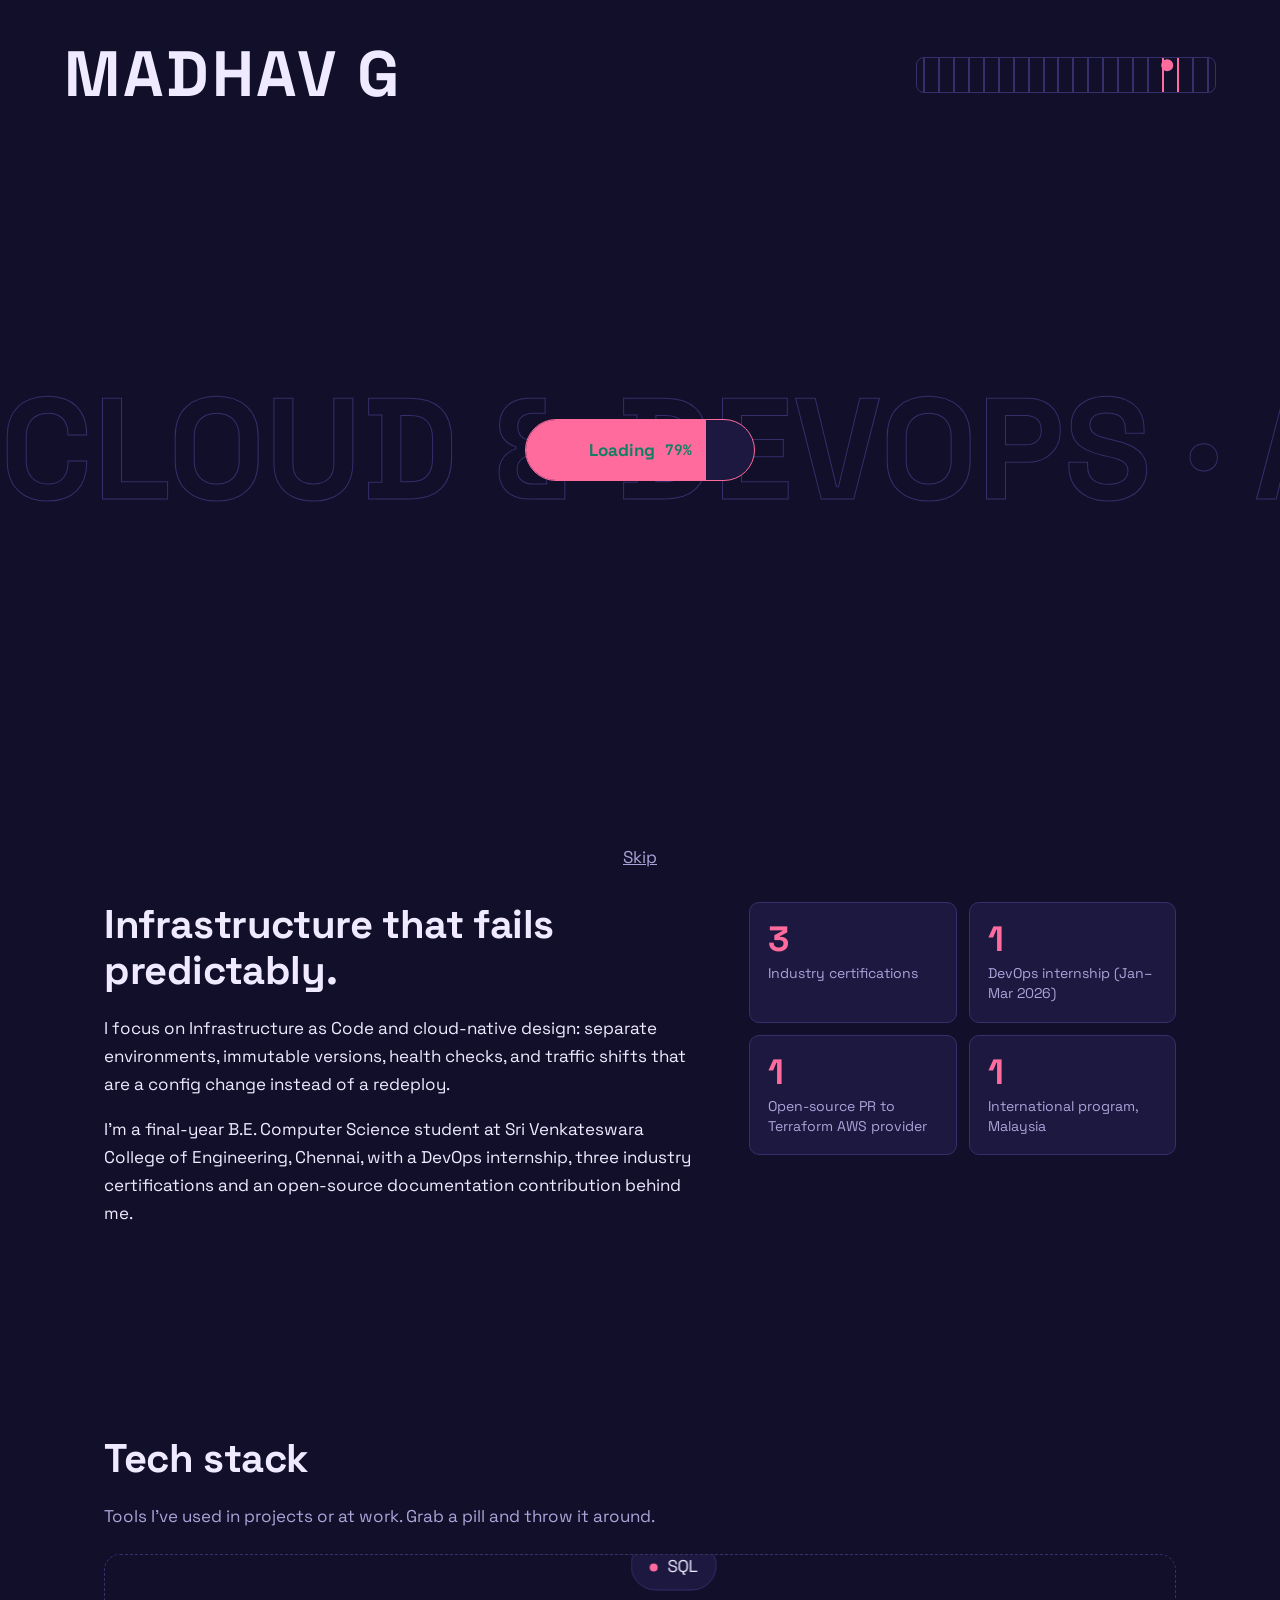
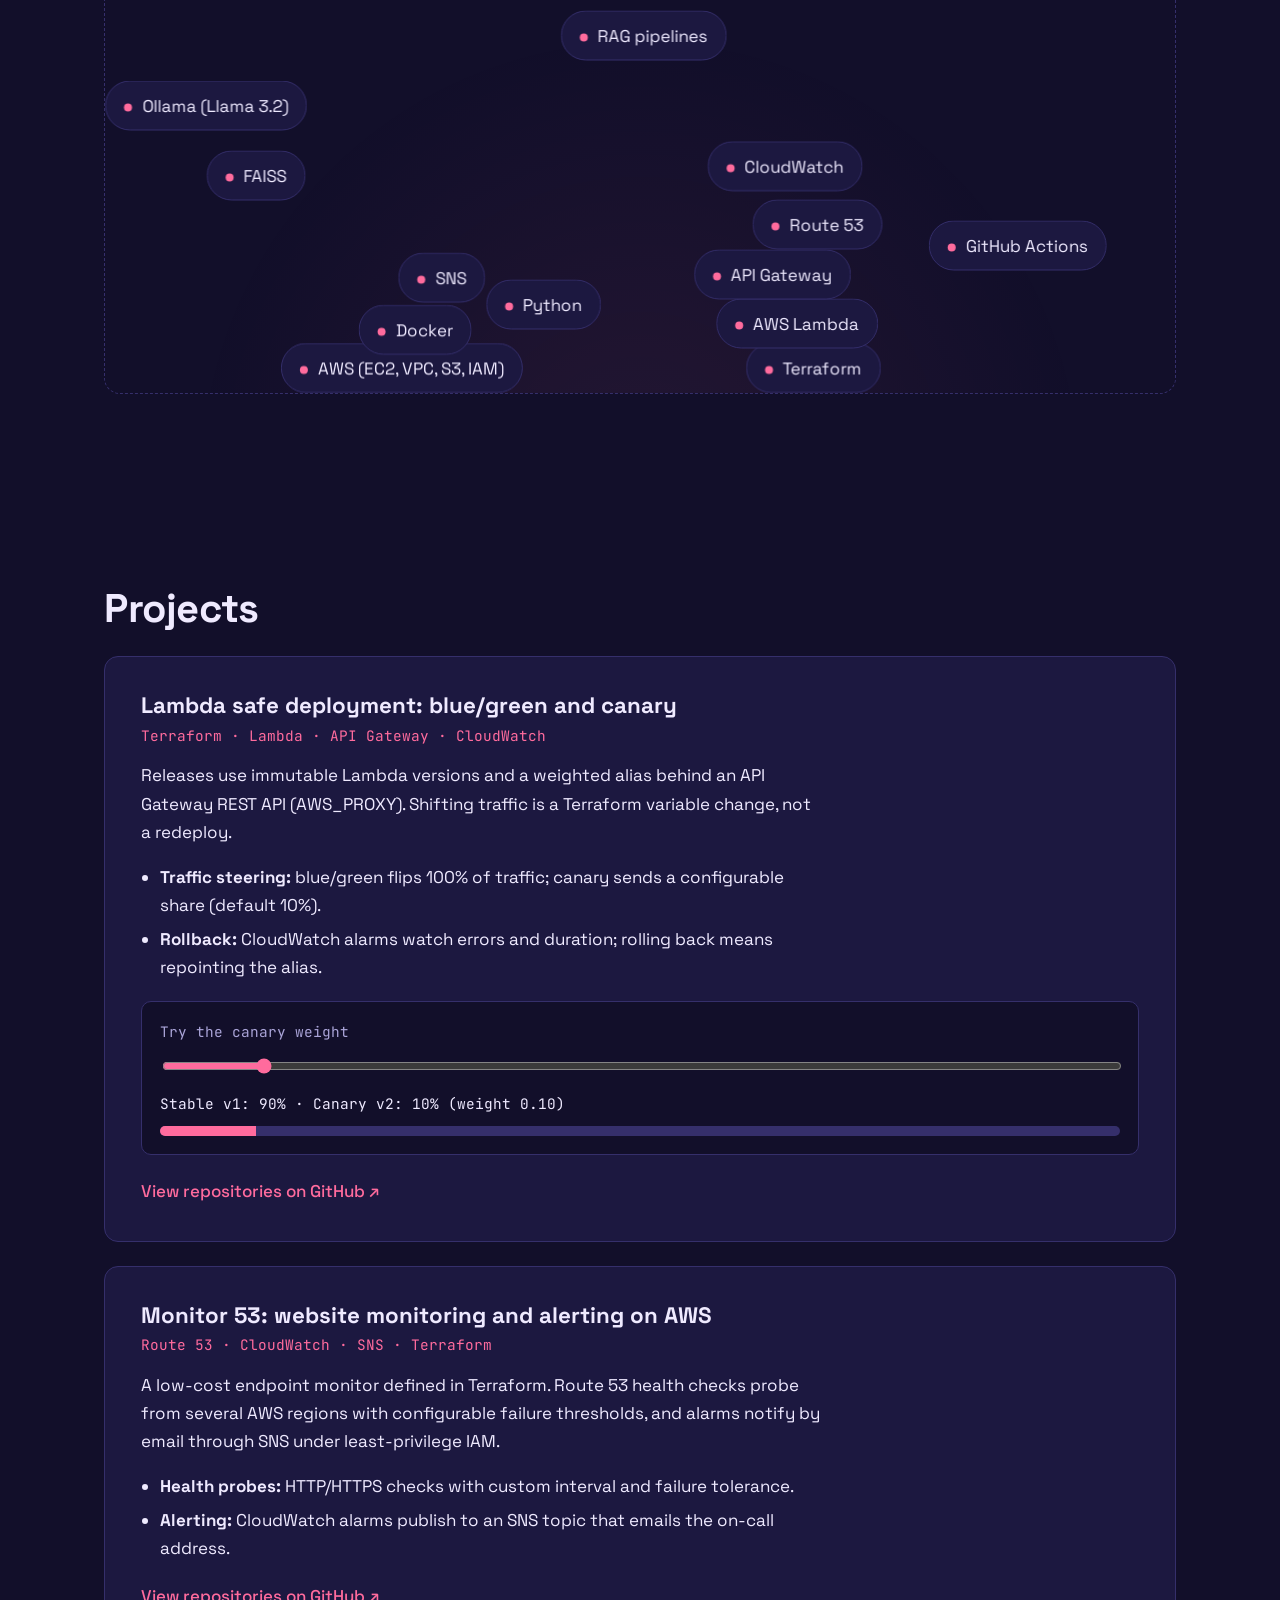
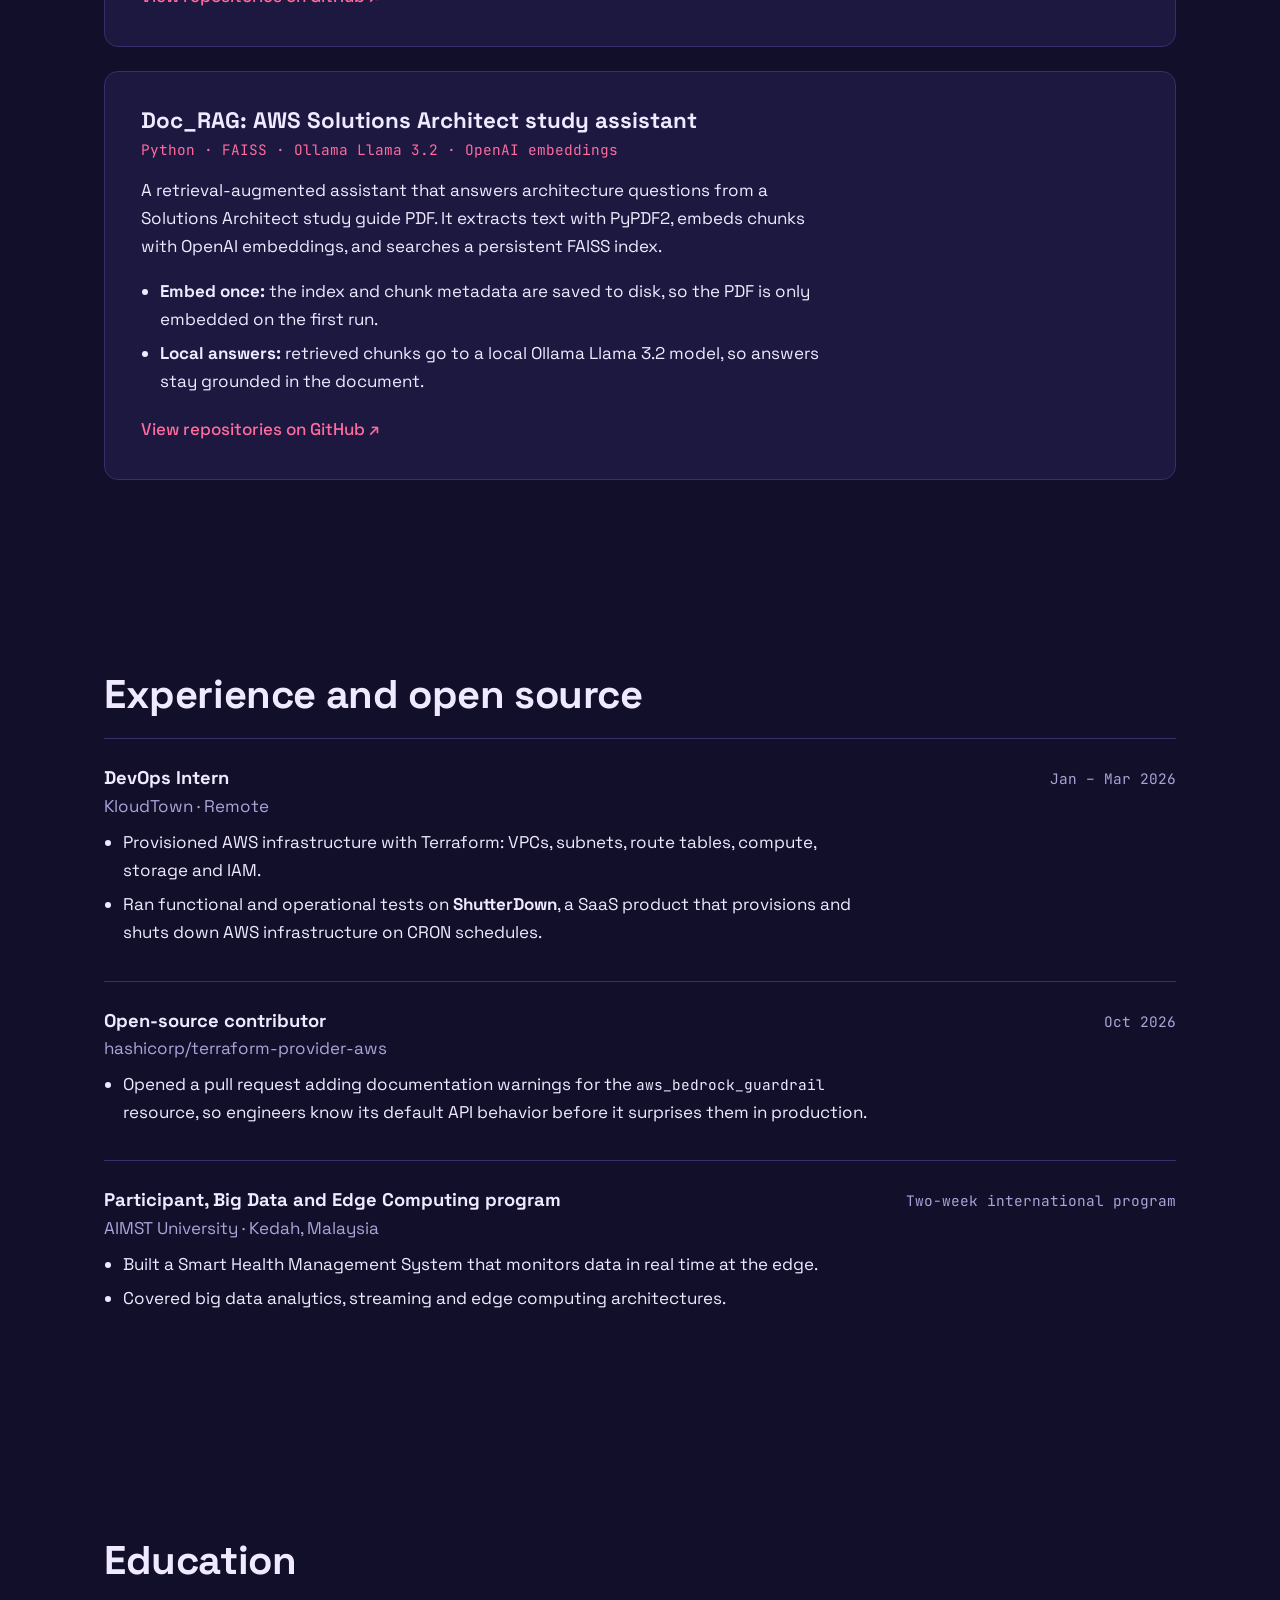
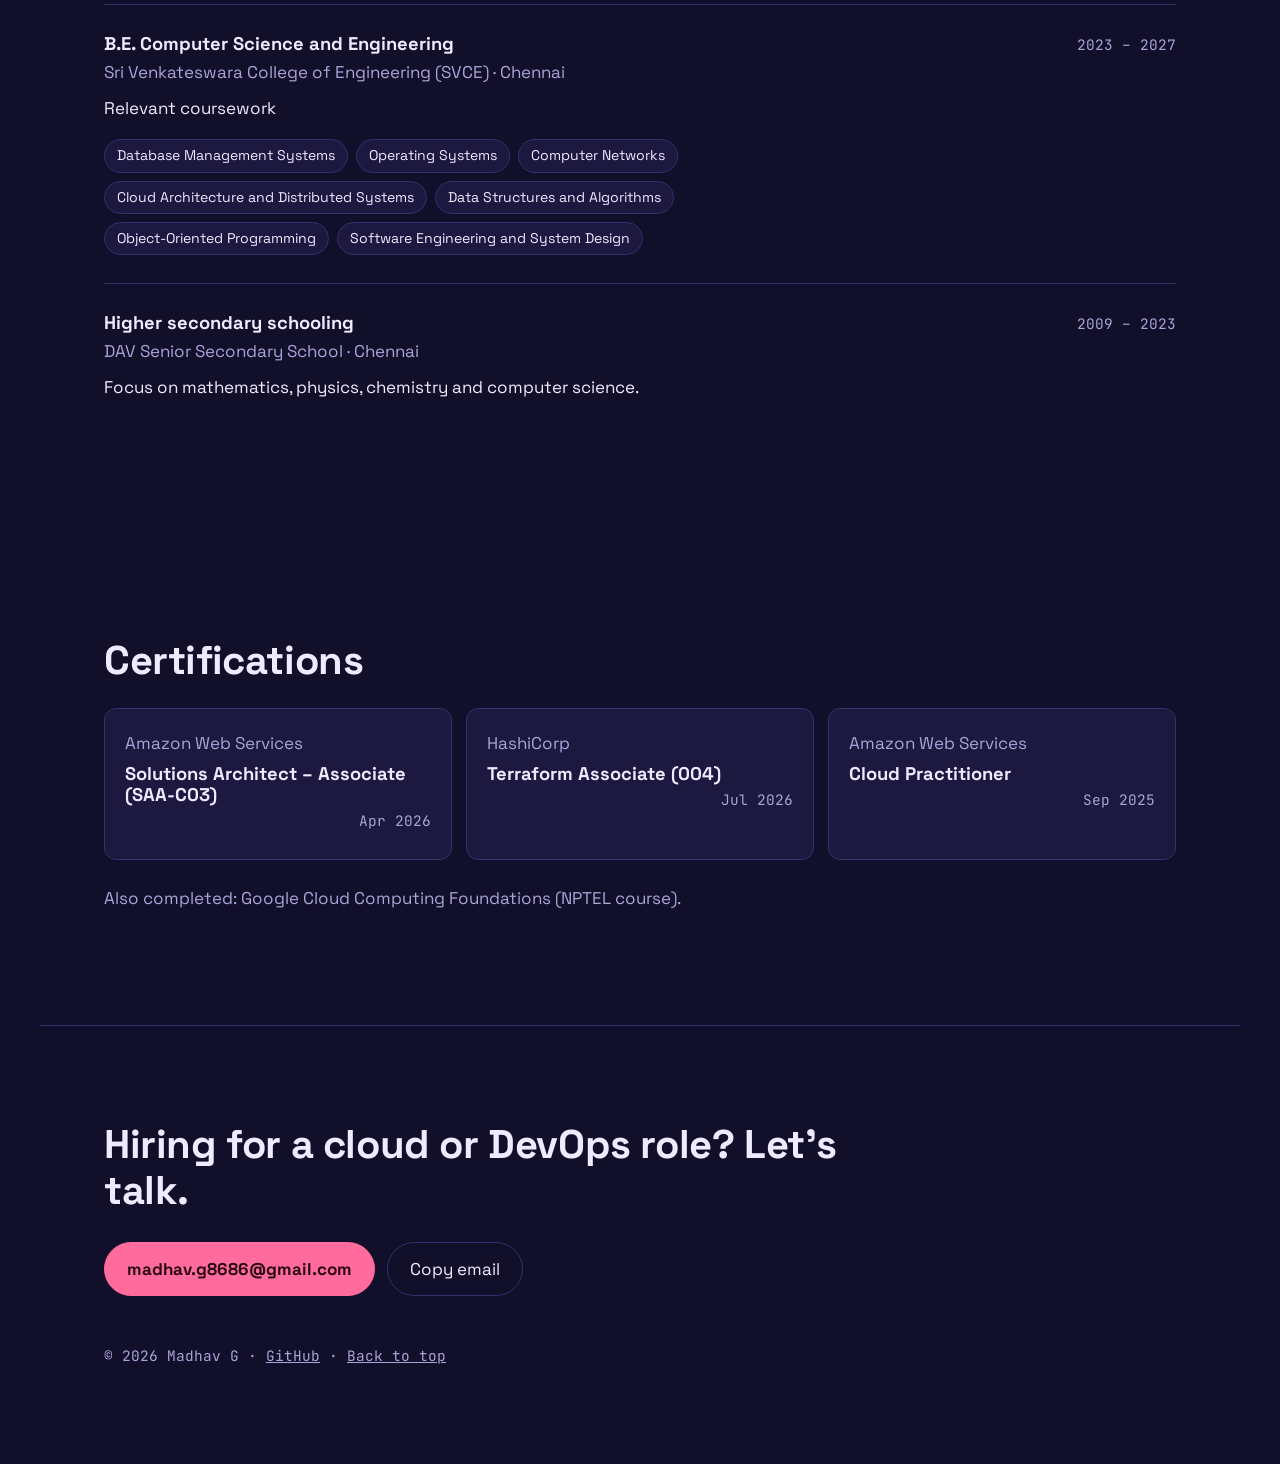
==== commit 42d467ad: "Add files via upload" ====
--- a/index.html
+++ b/index.html
@@ -15,27 +15,37 @@
 <link rel="stylesheet" href="https://fonts.googleapis.com/css2?family=Space+Grotesk:wght@400;500;700&family=JetBrains+Mono:wght@400;600&display=swap">
 <link rel="stylesheet" href="style.css">
 <script>
-  // Show the loader only on the first visit of a session, and never for reduced-motion users.
-  try {
-    if (!sessionStorage.getItem('seen') && !matchMedia('(prefers-reduced-motion: reduce)').matches) {
-      document.documentElement.classList.add('is-loading');
-    }
-  } catch (e) {}
+  document.documentElement.classList.add('js');
+  try { if (!matchMedia('(prefers-reduced-motion: reduce)').matches) document.documentElement.classList.add('is-loading'); } catch (e) {}
 </script>
 </head>
 <body>
 <a class="skip" href="#about">Skip to content</a>
 
 <div class="loader" id="loader" aria-hidden="true">
-  <span class="loader-name">Madhav G</span>
-  <div class="loader-bar"><i id="loader-fill"></i></div>
-  <span class="mono" id="loader-pct">0%</span>
+  <div class="loader-head">
+    <span class="loader-name">MADHAV G</span>
+    <div class="game" id="game"><div class="game-lines" id="game-lines"></div><i class="game-ball"></i></div>
+  </div>
+  <div class="loader-marquee"><span>CLOUD &amp; DEVOPS · AWS &amp; TERRAFORM · SERVERLESS · PYTHON · CLOUD &amp; DEVOPS · AWS &amp; TERRAFORM · SERVERLESS · PYTHON · </span></div>
+  <div class="loader-pill" id="loader-pill"><span class="loader-fill" id="loader-fill"></span><span class="loader-label"><span>Loading</span> <b class="mono" id="loader-pct">0%</b></span></div>
   <button type="button" class="loader-skip" id="loader-skip">Skip</button>
 </div>
 
+<div class="cursor" id="cursor" aria-hidden="true"></div>
+<div class="follower" id="follower" aria-hidden="true"></div>
+
 <div class="droid" id="droid" aria-hidden="true">
-  <div class="droid-bubble" id="droid-bubble">Cloud Sentinel online</div>
-  <div class="droid-head"><div class="droid-eye"><i></i></div><div class="droid-eye"><i></i></div></div>
+  <div class="droid-bubble" id="droid-bubble">Cloud Sentinel online · 99.99% OK</div>
+  <div class="droid-body" id="droid-body">
+    <div class="droid-halo"></div>
+    <div class="droid-antenna"><i></i></div>
+    <div class="droid-head"><b class="ear l"></b><b class="ear r"></b>
+      <div class="visor"><div class="droid-eye"><i></i></div><div class="droid-eye"><i></i></div></div>
+    </div>
+    <div class="droid-torso"><span>AWS</span></div>
+    <div class="droid-flame" id="droid-flame"></div>
+  </div>
 </div>
 
 <header class="site-header">
@@ -54,7 +64,7 @@
 </header>
 
 <main id="top">
-  <section class="hero">
+  <section class="hero" id="hero">
     <p class="status"><span class="dot"></span>Open to cloud and DevOps roles · <span class="mono" id="clock">Chennai, IST</span></p>
     <h1>I build AWS infrastructure that stays up, and can be rolled back in seconds.</h1>
     <p class="lead">I'm <strong>Madhav G</strong>, a final-year Computer Science student at SVCE Chennai. I write Terraform for AWS, ship serverless releases with canary and blue/green traffic shifting, and I'm interested in SRE and MLOps.</p>
@@ -85,23 +95,10 @@
 
   <section class="section" id="stack">
     <h2>Tech stack</h2>
-    <p class="sub">Tools I've used in projects or at work. Tap one to highlight it.</p>
-    <ul class="pills" id="pills">
-      <li><button type="button">AWS (EC2, VPC, S3, IAM)</button></li>
-      <li><button type="button">Terraform</button></li>
-      <li><button type="button">Python</button></li>
-      <li><button type="button">Docker</button></li>
-      <li><button type="button">AWS Lambda</button></li>
-      <li><button type="button">API Gateway</button></li>
-      <li><button type="button">Route 53</button></li>
-      <li><button type="button">CloudWatch</button></li>
-      <li><button type="button">SNS</button></li>
-      <li><button type="button">GitHub Actions</button></li>
-      <li><button type="button">FAISS</button></li>
-      <li><button type="button">Ollama (Llama 3.2)</button></li>
-      <li><button type="button">RAG pipelines</button></li>
-      <li><button type="button">SQL</button></li>
-    </ul>
+    <p class="sub">Tools I've used in projects or at work. Grab a pill and throw it around.</p>
+    <div class="arena" id="arena">
+      <span class="tp">AWS (EC2, VPC, S3, IAM)</span><span class="tp">Terraform</span><span class="tp">Python</span><span class="tp">Docker</span><span class="tp">AWS Lambda</span><span class="tp">API Gateway</span><span class="tp">Route 53</span><span class="tp">CloudWatch</span><span class="tp">SNS</span><span class="tp">GitHub Actions</span><span class="tp">FAISS</span><span class="tp">Ollama (Llama 3.2)</span><span class="tp">RAG pipelines</span><span class="tp">SQL</span>
+    </div>
   </section>
 
   <section class="section" id="work">
--- a/style.css
+++ b/style.css
@@ -1,4 +1,4 @@
-:root{--bg:#0e1118;--panel:#161b26;--line:#273044;--text:#ebe8e0;--mute:#9aa3b5;--accent:#ffb347;--ink:#1a1204}
+:root{--bg:#120f2a;--panel:#1c1840;--line:#352f6b;--text:#efeaff;--mute:#aaa4d8;--accent:#ff6b9d;--ink:#2a0716}
 *{box-sizing:border-box}
 html{scroll-behavior:smooth;scroll-padding-top:80px}
 body{margin:0;background:var(--bg);color:var(--text);font:400 17px/1.65 "Space Grotesk",system-ui,sans-serif}
@@ -15,7 +15,7 @@
 p{margin:0 0 1em;max-width:62ch}
 
 /* header */
-.site-header{position:sticky;top:0;z-index:20;display:flex;justify-content:space-between;align-items:center;gap:16px;padding:14px clamp(20px,5vw,64px);background:rgba(14,17,24,.88);backdrop-filter:blur(8px);border-bottom:1px solid var(--line)}
+.site-header{position:sticky;top:0;z-index:20;display:flex;justify-content:space-between;align-items:center;gap:16px;padding:14px clamp(20px,5vw,64px);background:rgba(18,15,42,.88);backdrop-filter:blur(8px);border-bottom:1px solid var(--line)}
 .logo{font-weight:700;text-decoration:none}
 .site-header ul{display:flex;flex-wrap:wrap;gap:4px 22px;list-style:none;margin:0;padding:0;font-size:.92rem}
 .site-header a{text-decoration:none;color:var(--mute)}
@@ -27,7 +27,7 @@
 .hero{padding:clamp(56px,10vw,120px) clamp(20px,5vw,64px) 64px}
 .status{display:flex;flex-wrap:wrap;gap:8px;align-items:center;color:var(--mute);font-size:.9rem;margin-bottom:28px}
 .dot{width:9px;height:9px;border-radius:50%;background:#58d68d;box-shadow:0 0 0 4px rgba(88,214,141,.18)}
-.lead{font-size:1.15rem;color:#cfd3dc;margin:28px 0 32px;max-width:58ch}
+.lead{font-size:1.15rem;color:#d8d3f5;margin:28px 0 32px;max-width:58ch}
 .actions{display:flex;flex-wrap:wrap;gap:12px}
 .btn{font:inherit;cursor:pointer;text-decoration:none;color:var(--text);background:transparent;border:1px solid var(--line);padding:12px 22px;border-radius:99px;transition:border-color .2s,background .2s}
 .btn:hover{border-color:var(--accent)}
@@ -118,3 +118,79 @@
   .strip-track{animation:none;flex-wrap:wrap;width:auto;padding:0 20px}
   *{transition:none!important}
 }
+
+/* ===== restored animations ===== */
+/* cursor follower */
+.cursor,.follower{display:none}
+@media (pointer:fine) and (prefers-reduced-motion:no-preference){
+  .cursor,.follower{display:block;position:fixed;left:0;top:0;pointer-events:none;z-index:70;border-radius:50%}
+  .cursor{width:8px;height:8px;margin:-4px 0 0 -4px;background:var(--accent)}
+  .follower{width:38px;height:38px;margin:-19px 0 0 -19px;border:1.5px solid var(--accent);transition:width .25s,height .25s,margin .25s,background .25s}
+  .follower.hover{width:64px;height:64px;margin:-32px 0 0 -32px;background:rgba(255,107,157,.14)}
+}
+
+/* hero entrance (one orchestrated moment) */
+.hero>*{animation:rise .8s cubic-bezier(.2,.7,.2,1) both}
+.hero>*:nth-child(2){animation-delay:.12s}.hero>*:nth-child(3){animation-delay:.24s}.hero>*:nth-child(4){animation-delay:.36s}
+@keyframes rise{from{opacity:0;transform:translateY(28px)}}
+
+/* scroll reveals */
+.js .reveal{opacity:0;transform:translateY(34px);transition:opacity .8s,transform .8s cubic-bezier(.2,.7,.2,1)}
+.js .reveal.in{opacity:1;transform:none}
+.card{transition:transform .3s,border-color .3s}
+.card:hover{transform:translateY(-4px);border-color:var(--accent)}
+.facts div,.certs li{transition:transform .3s,border-color .3s}
+.facts div:hover,.certs li:hover{transform:translateY(-3px);border-color:var(--accent)}
+
+/* physics arena */
+.arena{position:relative;height:440px;margin-top:24px;border:1px dashed var(--line);border-radius:16px;overflow:hidden;background:radial-gradient(circle at 50% 120%,rgba(255,107,157,.08),transparent 60%)}
+.tp{position:absolute;left:0;top:0;padding:10px 18px;border-radius:99px;background:var(--panel);border:1px solid var(--line);white-space:nowrap;cursor:grab;user-select:none;touch-action:none;will-change:transform}
+.tp::before{content:"";display:inline-block;width:8px;height:8px;border-radius:50%;background:var(--accent);margin-right:10px}
+.tp.drag{cursor:grabbing;border-color:var(--accent);z-index:3}
+.arena.static{height:auto;display:flex;flex-wrap:wrap;gap:10px;padding:20px}
+.arena.static .tp{position:static;cursor:default}
+
+/* loader v2 */
+.is-loading .loader{display:block;position:fixed;inset:0;z-index:100;background:var(--bg);overflow:hidden;transition:opacity .5s .1s}
+.loader.done{opacity:0;pointer-events:none}
+.loader-head{position:absolute;top:0;left:0;right:0;display:flex;justify-content:space-between;align-items:center;padding:22px clamp(20px,5vw,64px);gap:20px}
+.loader-name{font-weight:700;letter-spacing:.04em}
+.game{position:relative;width:min(300px,50vw);height:36px;border:1px solid var(--line);border-radius:8px;overflow:hidden}
+.game-lines{position:absolute;inset:0;display:flex;justify-content:space-between;padding:0 6px}
+.game-lines i{width:2px;background:var(--line);transition:background .2s}
+.game-lines i.hit{background:var(--accent)}
+.game-ball{position:absolute;left:0;top:0;width:12px;height:12px;border-radius:50%;background:var(--accent)}
+.loader-marquee{position:absolute;top:50%;left:0;white-space:nowrap;font-size:clamp(3rem,12vw,9rem);font-weight:700;color:transparent;-webkit-text-stroke:1px var(--line);transform:translateY(-50%);animation:slide 30s linear infinite;width:max-content}
+.loader-marquee span{padding-right:1ch}
+.loader-pill{position:absolute;left:50%;top:50%;width:230px;height:62px;margin:-31px 0 0 -115px;border-radius:99px;background:var(--panel);border:1px solid var(--accent);overflow:hidden;transition:width .8s cubic-bezier(.7,0,.2,1),height .8s cubic-bezier(.7,0,.2,1),margin .8s cubic-bezier(.7,0,.2,1),border-radius .8s,background .4s}
+.loader-fill{position:absolute;inset:0;width:0;background:var(--accent)}
+.loader-label{position:relative;display:flex;gap:10px;height:100%;align-items:center;justify-content:center;color:var(--text);mix-blend-mode:difference;font-weight:700}
+.loader-pill.expand{width:100vw;height:100vh;margin:-50vh 0 0 -50vw;border-radius:0;background:var(--accent)}
+.loader-pill.expand .loader-label{opacity:0}
+.loader-skip{position:absolute;bottom:28px;left:50%;transform:translateX(-50%);font:inherit;background:none;border:0;color:var(--mute);cursor:pointer;text-decoration:underline}
+
+/* sentinel bot */
+.droid{width:90px;z-index:60}
+.droid-body{position:relative;width:90px;display:flex;flex-direction:column;align-items:center;animation:bob 3s ease-in-out infinite}
+@keyframes bob{50%{transform:translateY(-8px)}}
+.droid-halo{position:absolute;top:-10px;width:70px;height:20px;border:2px solid rgba(255,107,157,.5);border-radius:50%;animation:halo 3s linear infinite}
+@keyframes halo{to{transform:rotate(360deg) scaleY(.6)}}
+.droid-antenna{width:3px;height:14px;background:var(--accent);position:relative}
+.droid-antenna i{position:absolute;top:-6px;left:-4px;width:11px;height:11px;border-radius:50%;background:var(--accent);animation:pulse 1.6s infinite}
+@keyframes pulse{50%{box-shadow:0 0 14px 4px var(--accent)}}
+.droid-head{position:relative;width:68px;height:50px;background:linear-gradient(#2a2560,#1c1840);border:2px solid var(--accent);border-radius:20px;display:flex;align-items:center;justify-content:center}
+.droid-head .ear{position:absolute;top:16px;width:6px;height:18px;background:var(--accent);border-radius:3px}
+.droid-head .l{left:-8px}.droid-head .r{right:-8px}
+.visor{width:50px;height:28px;background:#0a0820;border-radius:12px;display:flex;align-items:center;justify-content:center;gap:8px}
+.droid-eye{width:14px;height:14px;border-radius:50%;background:#e9f6ff;position:relative;animation:blink 5s infinite}
+@keyframes blink{0%,94%,100%{transform:scaleY(1)}97%{transform:scaleY(.1)}}
+.droid-eye i{position:absolute;width:6px;height:6px;border-radius:50%;background:#0a0820;left:4px;top:4px}
+.droid-torso{width:44px;height:30px;margin-top:4px;background:#1c1840;border:2px solid var(--line);border-radius:10px;display:flex;align-items:center;justify-content:center;font:700 .7rem "JetBrains Mono",monospace;color:var(--accent)}
+.droid-flame{width:12px;height:16px;margin-top:3px;background:linear-gradient(var(--accent),transparent);border-radius:50% 50% 50% 50%/30% 30% 70% 70%;animation:flame .15s infinite alternate}
+.droid-flame.boost{height:30px}
+@keyframes flame{to{transform:scaleY(1.3) scaleX(.85);opacity:.75}}
+.droid-bubble{bottom:auto;top:-40px;left:50%;opacity:0}
+.droid.talk .droid-bubble{opacity:1}
+.droid{pointer-events:auto;cursor:pointer}
+@media (pointer:coarse),(max-width:800px),(prefers-reduced-motion:reduce){.droid{display:none}}
+@media (prefers-reduced-motion:reduce){.hero>*{animation:none}.js .reveal{opacity:1;transform:none}.loader{display:none!important}}
